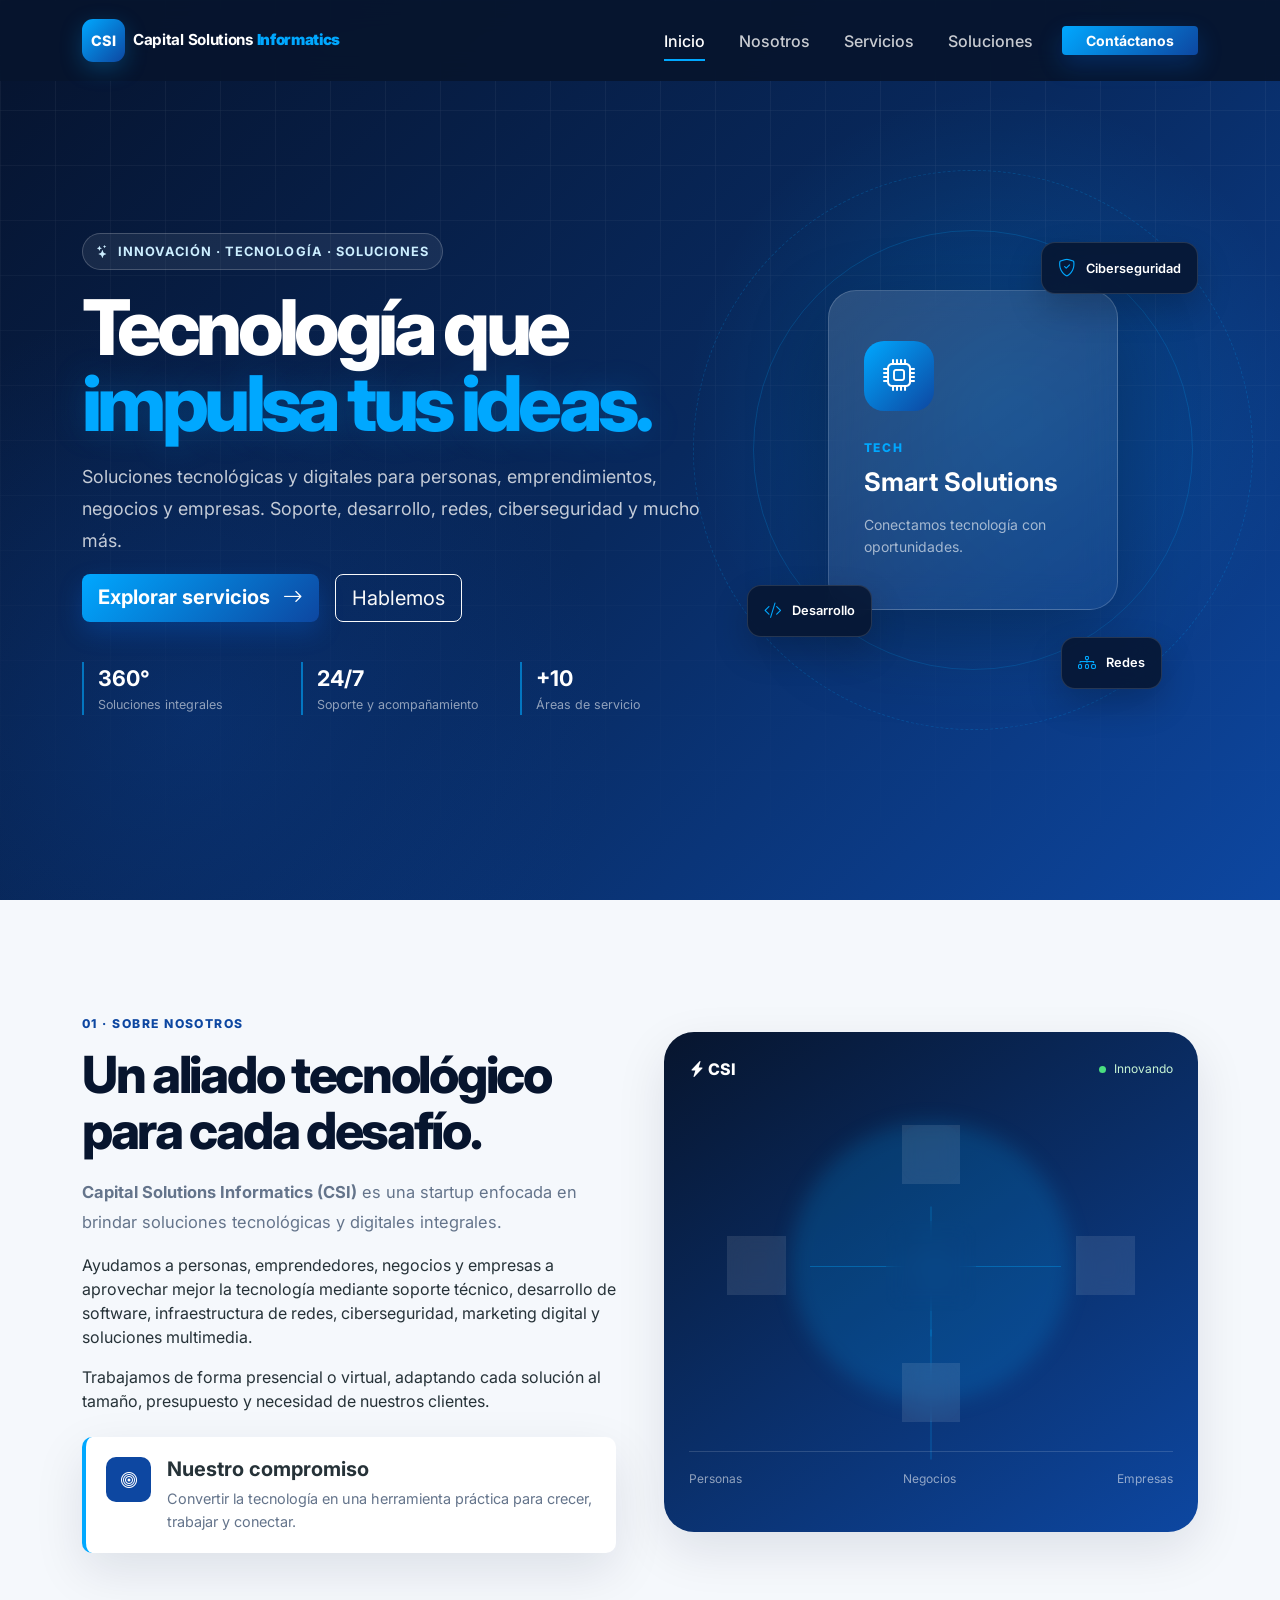
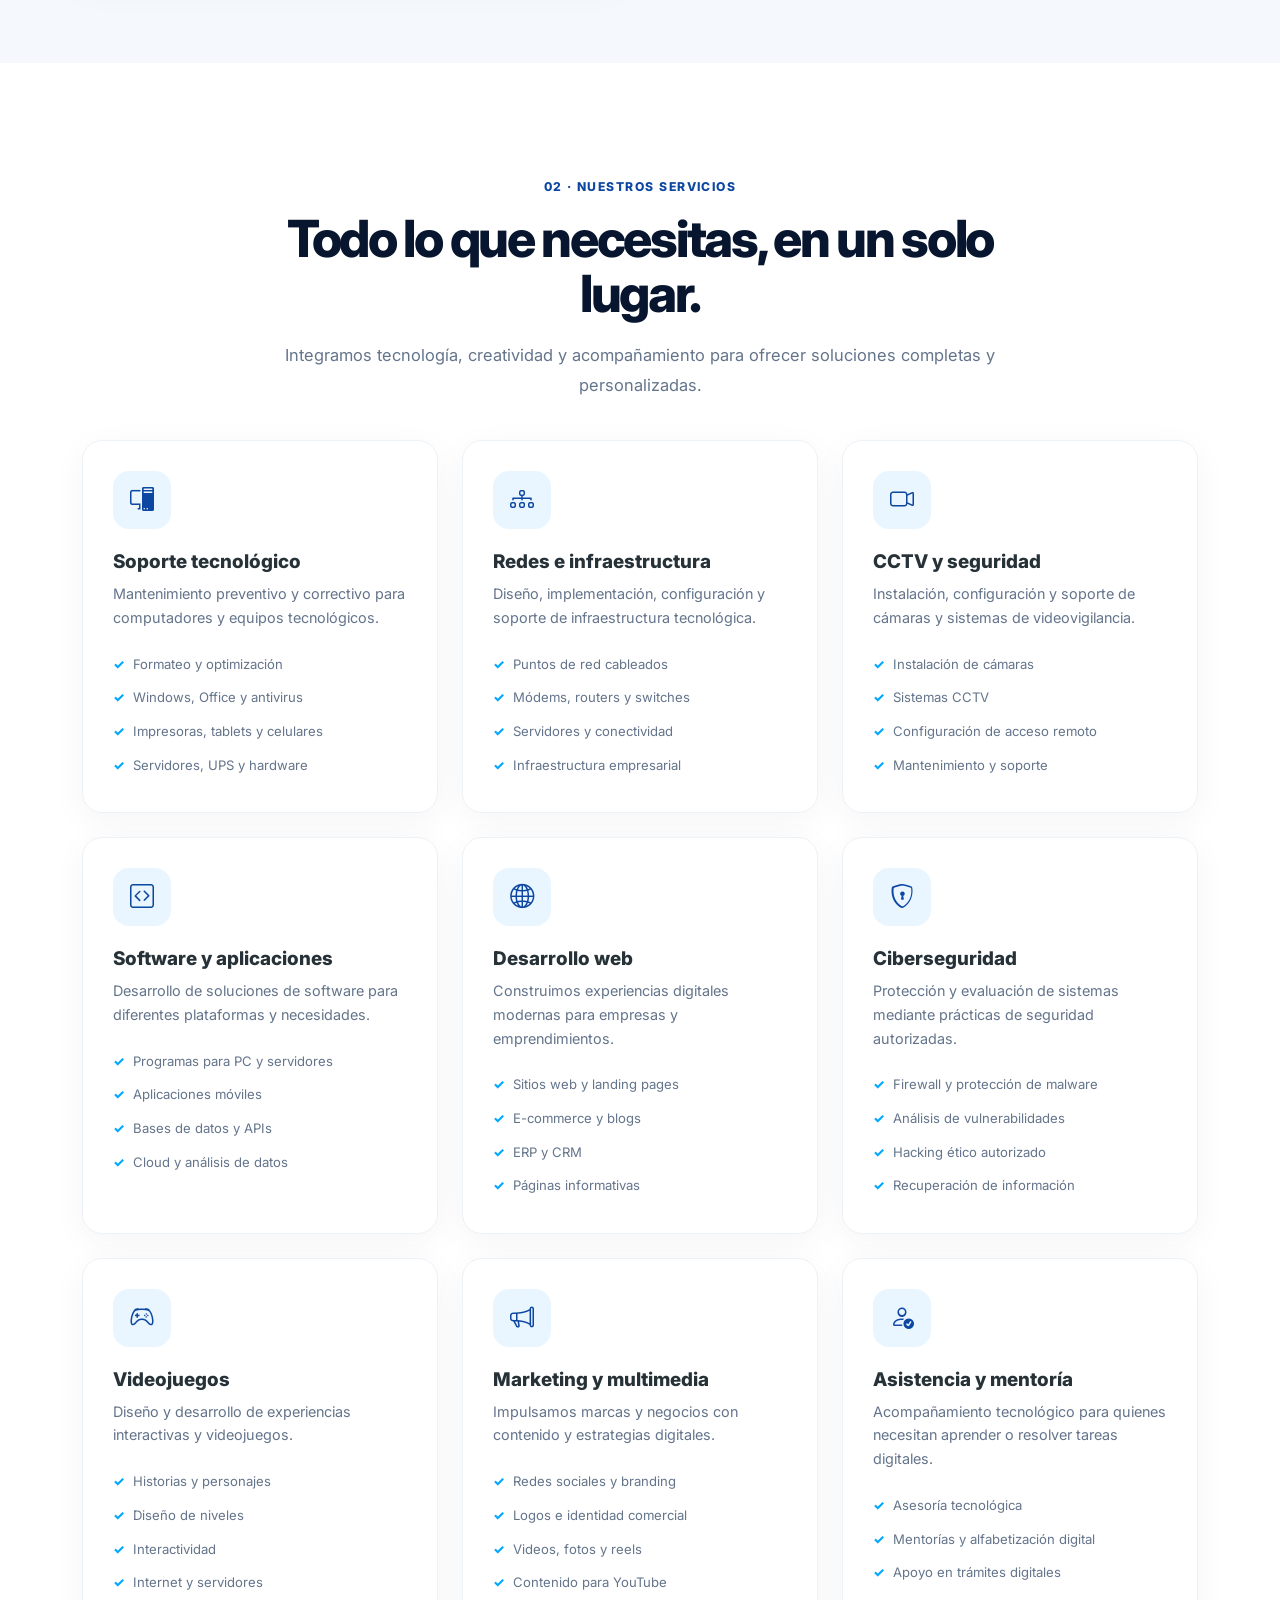
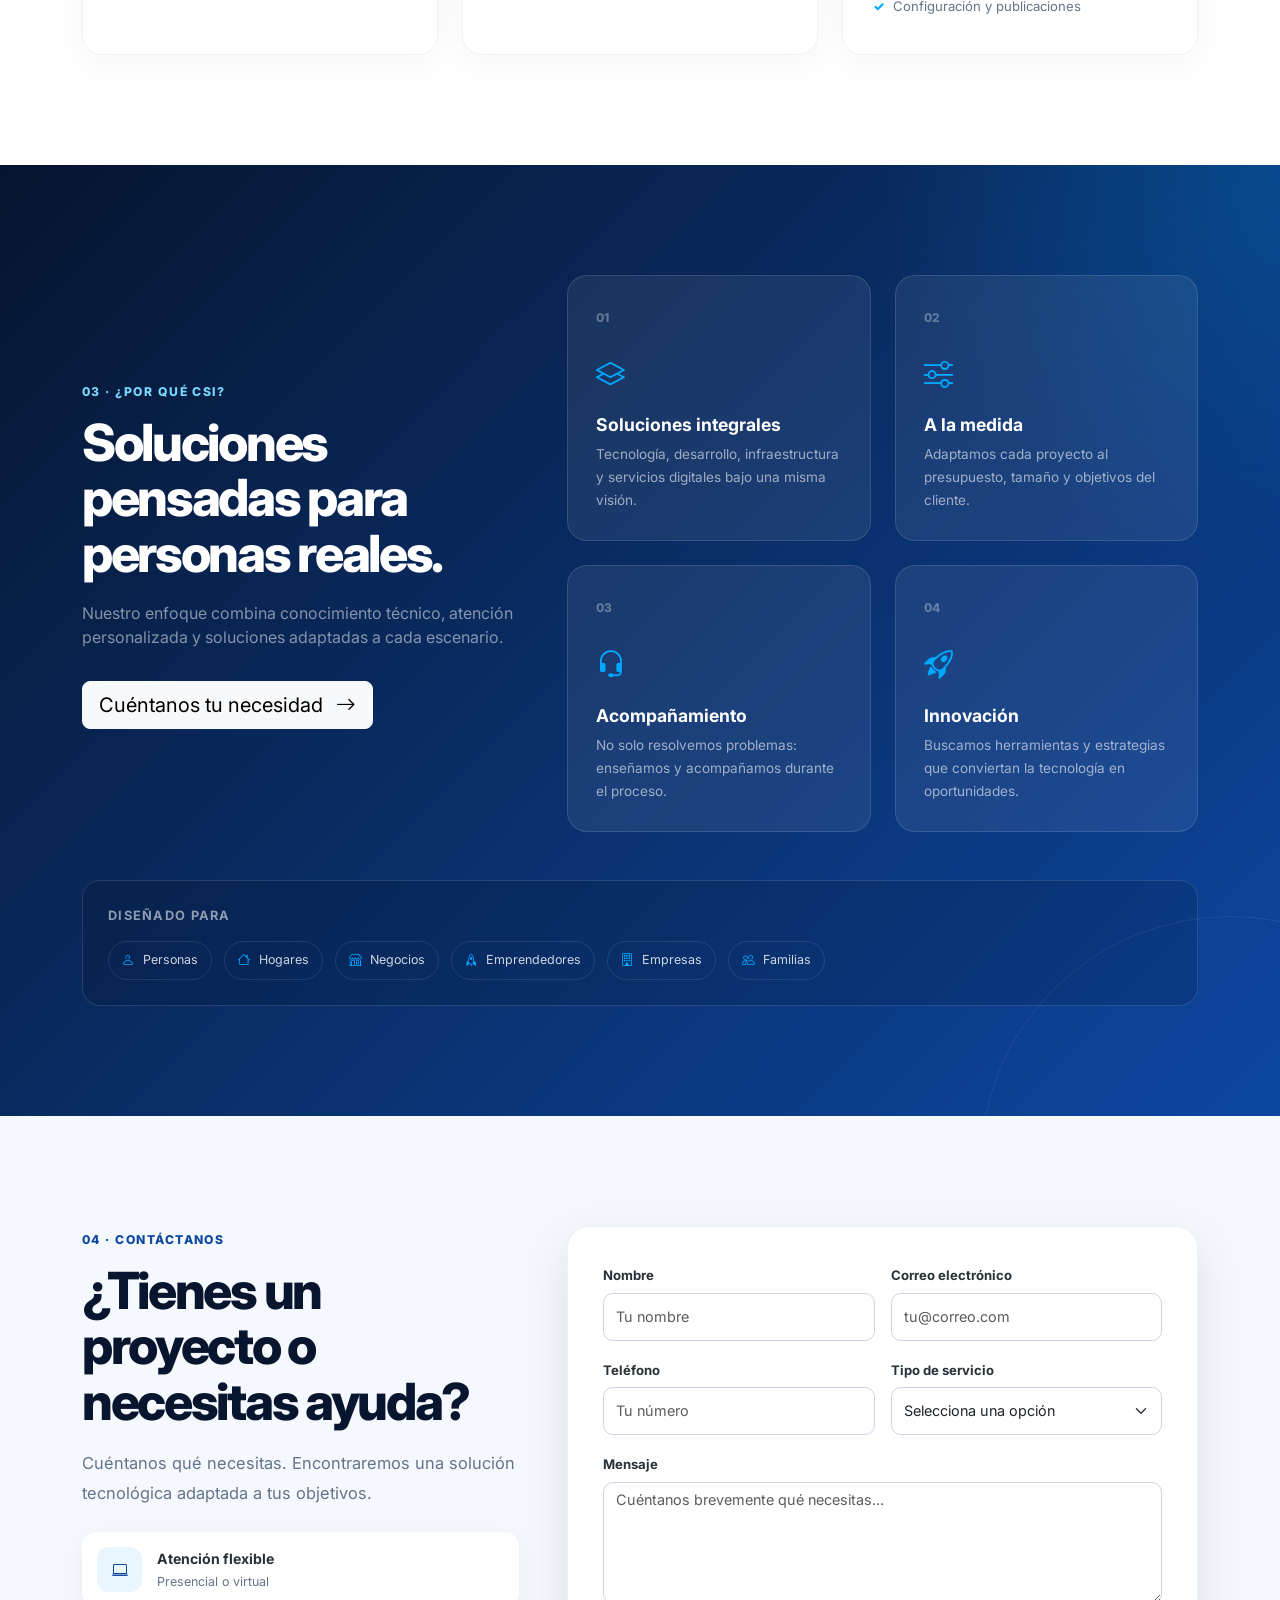
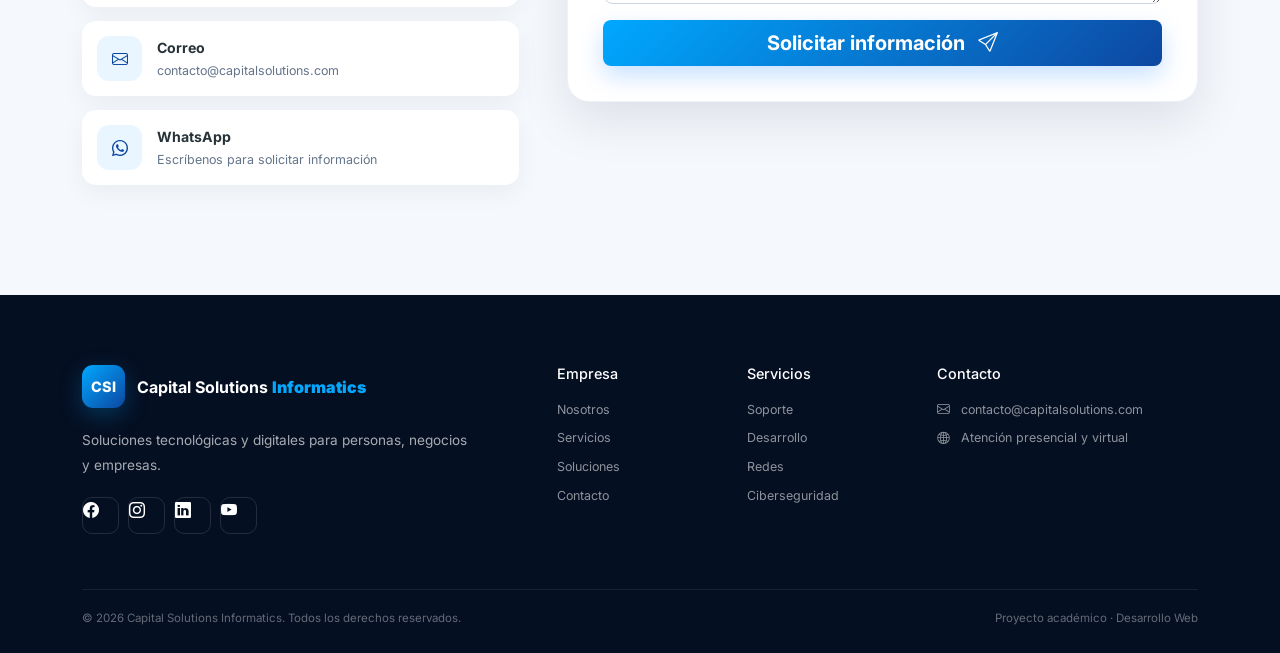
==== index.html @ 38d1c7ea "agregando las carpetas css, index, y js del proyecto" ====
<!DOCTYPE html>
<html lang="es">
<head>
  <meta charset="UTF-8">
  <meta name="viewport" content="width=device-width, initial-scale=1.0">
  <meta name="description" content="Capital Solutions Informatics - Soluciones tecnológicas, desarrollo web, redes, ciberseguridad y marketing digital.">
  <title>Capital Solutions Informatics | Soluciones Tecnológicas</title>

  <!-- Bootstrap 5 -->
  <link href="https://cdn.jsdelivr.net/npm/bootstrap@5.3.3/dist/css/bootstrap.min.css" rel="stylesheet">
  <!-- Bootstrap Icons -->
  <link rel="stylesheet" href="https://cdn.jsdelivr.net/npm/bootstrap-icons@1.11.3/font/bootstrap-icons.min.css">
  <!-- Google Font -->
  <link rel="preconnect" href="https://fonts.googleapis.com">
  <link rel="preconnect" href="https://fonts.gstatic.com" crossorigin>
  <link href="https://fonts.googleapis.com/css2?family=Inter:wght@400;500;600;700;800&display=swap" rel="stylesheet">
  <link rel="stylesheet" href="css/styles.css">
</head>

<body>
  <!-- NAVBAR -->
  <nav class="navbar navbar-expand-lg navbar-dark fixed-top" id="mainNavbar">
    <div class="container">
      <a class="navbar-brand d-flex align-items-center gap-2" href="#inicio" aria-label="Capital Solutions Informatics">
        <span class="brand-mark">CSI</span>
        <span class="brand-name">Capital Solutions <strong>Informatics</strong></span>
      </a>

      <button class="navbar-toggler border-0 shadow-none" type="button"
              data-bs-toggle="collapse" data-bs-target="#navbarContent"
              aria-controls="navbarContent" aria-expanded="false" aria-label="Abrir menú">
        <span class="navbar-toggler-icon"></span>
      </button>

      <div class="collapse navbar-collapse" id="navbarContent">
        <ul class="navbar-nav ms-auto align-items-lg-center gap-lg-2">
          <li class="nav-item"><a class="nav-link active" href="#inicio">Inicio</a></li>
          <li class="nav-item"><a class="nav-link" href="#nosotros">Nosotros</a></li>
          <li class="nav-item"><a class="nav-link" href="#servicios">Servicios</a></li>
          <li class="nav-item"><a class="nav-link" href="#soluciones">Soluciones</a></li>
          <li class="nav-item ms-lg-2"><a class="btn btn-primary-custom btn-sm px-4" href="#contacto">Contáctanos</a></li>
        </ul>
      </div>
    </div>
  </nav>

  <main>
    <!-- HERO -->
    <section id="inicio" class="hero-section">
      <div class="hero-grid"></div>
      <div class="container position-relative">
        <div class="row align-items-center min-vh-100 py-5">
          <div class="col-lg-7 pt-5">
            <span class="eyebrow fade-up">
              <i class="bi bi-stars"></i> Innovación · Tecnología · Soluciones
            </span>
            <h1 class="hero-title fade-up delay-1">
              Tecnología que <span>impulsa tus ideas.</span>
            </h1>
            <p class="hero-text fade-up delay-2">
              Soluciones tecnológicas y digitales para personas, emprendimientos,
              negocios y empresas. Soporte, desarrollo, redes, ciberseguridad y mucho más.
            </p>
            <div class="d-flex flex-wrap gap-3 fade-up delay-3">
              <a href="#servicios" class="btn btn-primary-custom btn-lg">
                Explorar servicios <i class="bi bi-arrow-right ms-2"></i>
              </a>
              <a href="#contacto" class="btn btn-outline-light btn-lg">
                Hablemos
              </a>
            </div>

            <div class="hero-stats row g-3 mt-4 fade-up delay-3">
              <div class="col-6 col-md-4">
                <div class="stat-item">
                  <strong>360°</strong>
                  <span>Soluciones integrales</span>
                </div>
              </div>
              <div class="col-6 col-md-4">
                <div class="stat-item">
                  <strong>24/7</strong>
                  <span>Soporte y acompañamiento</span>
                </div>
              </div>
              <div class="col-12 col-md-4">
                <div class="stat-item">
                  <strong>+10</strong>
                  <span>Áreas de servicio</span>
                </div>
              </div>
            </div>
          </div>

          <div class="col-lg-5 d-none d-lg-block">
            <div class="hero-visual">
              <div class="orbit orbit-1"></div>
              <div class="orbit orbit-2"></div>
              <div class="tech-card tech-card-main">
                <div class="tech-icon"><i class="bi bi-cpu"></i></div>
                <span>TECH</span>
                <strong>Smart Solutions</strong>
                <small>Conectamos tecnología con oportunidades.</small>
              </div>
              <div class="floating-card card-one">
                <i class="bi bi-shield-check"></i>
                <span>Ciberseguridad</span>
              </div>
              <div class="floating-card card-two">
                <i class="bi bi-code-slash"></i>
                <span>Desarrollo</span>
              </div>
              <div class="floating-card card-three">
                <i class="bi bi-diagram-3"></i>
                <span>Redes</span>
              </div>
            </div>
          </div>
        </div>
      </div>
    </section>

    <!-- SECCIÓN 1: SOBRE NOSOTROS -->
    <section id="nosotros" class="section-padding bg-light-custom">
      <div class="container">
        <div class="row align-items-center g-5">
          <div class="col-lg-6">
            <span class="section-label">01 · SOBRE NOSOTROS</span>
            <h2 class="section-title">Un aliado tecnológico para cada desafío.</h2>
            <p class="section-lead">
              <strong>Capital Solutions Informatics (CSI)</strong> es una startup enfocada
              en brindar soluciones tecnológicas y digitales integrales.
            </p>
            <p>
              Ayudamos a personas, emprendedores, negocios y empresas a aprovechar mejor
              la tecnología mediante soporte técnico, desarrollo de software, infraestructura
              de redes, ciberseguridad, marketing digital y soluciones multimedia.
            </p>
            <p>
              Trabajamos de forma presencial o virtual, adaptando cada solución al tamaño,
              presupuesto y necesidad de nuestros clientes.
            </p>

            <div class="mission-box mt-4">
              <div class="mission-icon"><i class="bi bi-bullseye"></i></div>
              <div>
                <h5>Nuestro compromiso</h5>
                <p class="mb-0">Convertir la tecnología en una herramienta práctica para crecer, trabajar y conectar.</p>
              </div>
            </div>
          </div>

          <div class="col-lg-6">
            <div class="about-panel">
              <div class="about-panel-top">
                <span class="mini-badge"><i class="bi bi-lightning-charge-fill"></i> CSI</span>
                <span class="status"><span></span> Innovando</span>
              </div>
              <div class="about-graphic">
                <div class="graphic-node node-center"><i class="bi bi-cpu-fill"></i></div>
                <div class="graphic-node node-top"><i class="bi bi-cloud"></i></div>
                <div class="graphic-node node-right"><i class="bi bi-phone"></i></div>
                <div class="graphic-node node-bottom"><i class="bi bi-database"></i></div>
                <div class="graphic-node node-left"><i class="bi bi-router"></i></div>
                <div class="connection c1"></div>
                <div class="connection c2"></div>
                <div class="connection c3"></div>
                <div class="connection c4"></div>
              </div>
              <div class="about-panel-footer">
                <span>Personas</span>
                <span>Negocios</span>
                <span>Empresas</span>
              </div>
            </div>
          </div>
        </div>
      </div>
    </section>

    <!-- SECCIÓN 2: SERVICIOS -->
    <section id="servicios" class="section-padding">
      <div class="container">
        <div class="text-center mx-auto section-heading">
          <span class="section-label">02 · NUESTROS SERVICIOS</span>
          <h2 class="section-title">Todo lo que necesitas, en un solo lugar.</h2>
          <p>
            Integramos tecnología, creatividad y acompañamiento para ofrecer soluciones
            completas y personalizadas.
          </p>
        </div>

        <div class="row g-4 mt-2">
          <!-- Servicio 1 -->
          <div class="col-md-6 col-lg-4">
            <article class="service-card">
              <div class="service-icon"><i class="bi bi-pc-display"></i></div>
              <h3>Soporte tecnológico</h3>
              <p>Mantenimiento preventivo y correctivo para computadores y equipos tecnológicos.</p>
              <ul>
                <li>Formateo y optimización</li>
                <li>Windows, Office y antivirus</li>
                <li>Impresoras, tablets y celulares</li>
                <li>Servidores, UPS y hardware</li>
              </ul>
            </article>
          </div>

          <!-- Servicio 2 -->
          <div class="col-md-6 col-lg-4">
            <article class="service-card">
              <div class="service-icon"><i class="bi bi-diagram-3"></i></div>
              <h3>Redes e infraestructura</h3>
              <p>Diseño, implementación, configuración y soporte de infraestructura tecnológica.</p>
              <ul>
                <li>Puntos de red cableados</li>
                <li>Módems, routers y switches</li>
                <li>Servidores y conectividad</li>
                <li>Infraestructura empresarial</li>
              </ul>
            </article>
          </div>

          <!-- Servicio 3 -->
          <div class="col-md-6 col-lg-4">
            <article class="service-card">
              <div class="service-icon"><i class="bi bi-camera-video"></i></div>
              <h3>CCTV y seguridad</h3>
              <p>Instalación, configuración y soporte de cámaras y sistemas de videovigilancia.</p>
              <ul>
                <li>Instalación de cámaras</li>
                <li>Sistemas CCTV</li>
                <li>Configuración de acceso remoto</li>
                <li>Mantenimiento y soporte</li>
              </ul>
            </article>
          </div>

          <!-- Servicio 4 -->
          <div class="col-md-6 col-lg-4">
            <article class="service-card">
              <div class="service-icon"><i class="bi bi-code-square"></i></div>
              <h3>Software y aplicaciones</h3>
              <p>Desarrollo de soluciones de software para diferentes plataformas y necesidades.</p>
              <ul>
                <li>Programas para PC y servidores</li>
                <li>Aplicaciones móviles</li>
                <li>Bases de datos y APIs</li>
                <li>Cloud y análisis de datos</li>
              </ul>
            </article>
          </div>

          <!-- Servicio 5 -->
          <div class="col-md-6 col-lg-4">
            <article class="service-card">
              <div class="service-icon"><i class="bi bi-globe2"></i></div>
              <h3>Desarrollo web</h3>
              <p>Construimos experiencias digitales modernas para empresas y emprendimientos.</p>
              <ul>
                <li>Sitios web y landing pages</li>
                <li>E-commerce y blogs</li>
                <li>ERP y CRM</li>
                <li>Páginas informativas</li>
              </ul>
            </article>
          </div>

          <!-- Servicio 6 -->
          <div class="col-md-6 col-lg-4">
            <article class="service-card">
              <div class="service-icon"><i class="bi bi-shield-lock"></i></div>
              <h3>Ciberseguridad</h3>
              <p>Protección y evaluación de sistemas mediante prácticas de seguridad autorizadas.</p>
              <ul>
                <li>Firewall y protección de malware</li>
                <li>Análisis de vulnerabilidades</li>
                <li>Hacking ético autorizado</li>
                <li>Recuperación de información</li>
              </ul>
            </article>
          </div>

          <!-- Servicio 7 -->
          <div class="col-md-6 col-lg-4">
            <article class="service-card">
              <div class="service-icon"><i class="bi bi-controller"></i></div>
              <h3>Videojuegos</h3>
              <p>Diseño y desarrollo de experiencias interactivas y videojuegos.</p>
              <ul>
                <li>Historias y personajes</li>
                <li>Diseño de niveles</li>
                <li>Interactividad</li>
                <li>Internet y servidores</li>
              </ul>
            </article>
          </div>

          <!-- Servicio 8 -->
          <div class="col-md-6 col-lg-4">
            <article class="service-card">
              <div class="service-icon"><i class="bi bi-megaphone"></i></div>
              <h3>Marketing y multimedia</h3>
              <p>Impulsamos marcas y negocios con contenido y estrategias digitales.</p>
              <ul>
                <li>Redes sociales y branding</li>
                <li>Logos e identidad comercial</li>
                <li>Videos, fotos y reels</li>
                <li>Contenido para YouTube</li>
              </ul>
            </article>
          </div>

          <!-- Servicio 9 -->
          <div class="col-md-6 col-lg-4">
            <article class="service-card">
              <div class="service-icon"><i class="bi bi-person-check"></i></div>
              <h3>Asistencia y mentoría</h3>
              <p>Acompañamiento tecnológico para quienes necesitan aprender o resolver tareas digitales.</p>
              <ul>
                <li>Asesoría tecnológica</li>
                <li>Mentorías y alfabetización digital</li>
                <li>Apoyo en trámites digitales</li>
                <li>Configuración y publicaciones</li>
              </ul>
            </article>
          </div>
        </div>
      </div>
    </section>

    <!-- SECCIÓN 3: SOLUCIONES -->
    <section id="soluciones" class="section-padding solutions-section">
      <div class="container">
        <div class="row align-items-center g-5">
          <div class="col-lg-5">
            <span class="section-label light-label">03 · ¿POR QUÉ CSI?</span>
            <h2 class="section-title text-white">Soluciones pensadas para personas reales.</h2>
            <p class="text-white-50">
              Nuestro enfoque combina conocimiento técnico, atención personalizada
              y soluciones adaptadas a cada escenario.
            </p>
            <a href="#contacto" class="btn btn-light btn-lg mt-3">
              Cuéntanos tu necesidad <i class="bi bi-arrow-right ms-2"></i>
            </a>
          </div>

          <div class="col-lg-7">
            <div class="row g-4">
              <div class="col-md-6">
                <div class="benefit-card">
                  <span>01</span>
                  <i class="bi bi-layers"></i>
                  <h4>Soluciones integrales</h4>
                  <p>Tecnología, desarrollo, infraestructura y servicios digitales bajo una misma visión.</p>
                </div>
              </div>
              <div class="col-md-6">
                <div class="benefit-card">
                  <span>02</span>
                  <i class="bi bi-sliders"></i>
                  <h4>A la medida</h4>
                  <p>Adaptamos cada proyecto al presupuesto, tamaño y objetivos del cliente.</p>
                </div>
              </div>
              <div class="col-md-6">
                <div class="benefit-card">
                  <span>03</span>
                  <i class="bi bi-headset"></i>
                  <h4>Acompañamiento</h4>
                  <p>No solo resolvemos problemas: enseñamos y acompañamos durante el proceso.</p>
                </div>
              </div>
              <div class="col-md-6">
                <div class="benefit-card">
                  <span>04</span>
                  <i class="bi bi-rocket-takeoff"></i>
                  <h4>Innovación</h4>
                  <p>Buscamos herramientas y estrategias que conviertan la tecnología en oportunidades.</p>
                </div>
              </div>
            </div>
          </div>
        </div>

        <div class="audience-box mt-5">
          <p class="mb-3">Diseñado para</p>
          <div class="audience-list">
            <span><i class="bi bi-person"></i> Personas</span>
            <span><i class="bi bi-house"></i> Hogares</span>
            <span><i class="bi bi-shop"></i> Negocios</span>
            <span><i class="bi bi-rocket"></i> Emprendedores</span>
            <span><i class="bi bi-building"></i> Empresas</span>
            <span><i class="bi bi-people"></i> Familias</span>
          </div>
        </div>
      </div>
    </section>

    <!-- SECCIÓN 4: CONTACTO -->
    <section id="contacto" class="section-padding bg-light-custom">
      <div class="container">
        <div class="row g-5 align-items-start">
          <div class="col-lg-5">
            <span class="section-label">04 · CONTÁCTANOS</span>
            <h2 class="section-title">¿Tienes un proyecto o necesitas ayuda?</h2>
            <p class="section-lead">
              Cuéntanos qué necesitas. Encontraremos una solución tecnológica
              adaptada a tus objetivos.
            </p>

            <div class="contact-info-list mt-4">
              <div class="contact-item">
                <div class="contact-icon"><i class="bi bi-laptop"></i></div>
                <div><strong>Atención flexible</strong><span>Presencial o virtual</span></div>
              </div>
              <div class="contact-item">
                <div class="contact-icon"><i class="bi bi-envelope"></i></div>
                <div><strong>Correo</strong><span>contacto@capitalsolutions.com</span></div>
              </div>
              <div class="contact-item">
                <div class="contact-icon"><i class="bi bi-whatsapp"></i></div>
                <div><strong>WhatsApp</strong><span>Escríbenos para solicitar información</span></div>
              </div>
            </div>
          </div>

          <div class="col-lg-7">
            <form id="contactForm" class="contact-form">
              <div class="row g-3">
                <div class="col-md-6">
                  <label for="nombre" class="form-label">Nombre</label>
                  <input type="text" class="form-control" id="nombre" placeholder="Tu nombre" required>
                </div>
                <div class="col-md-6">
                  <label for="correo" class="form-label">Correo electrónico</label>
                  <input type="email" class="form-control" id="correo" placeholder="tu@correo.com" required>
                </div>
                <div class="col-md-6">
                  <label for="telefono" class="form-label">Teléfono</label>
                  <input type="tel" class="form-control" id="telefono" placeholder="Tu número">
                </div>
                <div class="col-md-6">
                  <label for="servicio" class="form-label">Tipo de servicio</label>
                  <select class="form-select" id="servicio" required>
                    <option value="" selected disabled>Selecciona una opción</option>
                    <option>Soporte tecnológico</option>
                    <option>Redes e infraestructura</option>
                    <option>CCTV y seguridad</option>
                    <option>Desarrollo web</option>
                    <option>Software / aplicaciones</option>
                    <option>Ciberseguridad</option>
                    <option>Marketing digital</option>
                    <option>Otro</option>
                  </select>
                </div>
                <div class="col-12">
                  <label for="mensaje" class="form-label">Mensaje</label>
                  <textarea class="form-control" id="mensaje" rows="5" placeholder="Cuéntanos brevemente qué necesitas..." required></textarea>
                </div>
                <div class="col-12">
                  <button type="submit" class="btn btn-primary-custom btn-lg w-100">
                    Solicitar información <i class="bi bi-send ms-2"></i>
                  </button>
                </div>
              </div>
              <div id="formMessage" class="alert alert-success mt-3 d-none" role="alert">
                ¡Gracias! Tu solicitud fue registrada correctamente para esta demostración.
              </div>
            </form>
          </div>
        </div>
      </div>
    </section>
  </main>

  <!-- FOOTER -->
  <footer class="footer">
    <div class="container">
      <div class="row g-4">
        <div class="col-lg-5">
          <a class="footer-brand" href="#inicio">
            <span class="brand-mark">CSI</span>
            <span>Capital Solutions <strong>Informatics</strong></span>
          </a>
          <p class="footer-description">
            Soluciones tecnológicas y digitales para personas, negocios y empresas.
          </p>
          <div class="social-links">
            <a href="#" aria-label="Facebook"><i class="bi bi-facebook"></i></a>
            <a href="#" aria-label="Instagram"><i class="bi bi-instagram"></i></a>
            <a href="#" aria-label="LinkedIn"><i class="bi bi-linkedin"></i></a>
            <a href="#" aria-label="YouTube"><i class="bi bi-youtube"></i></a>
          </div>
        </div>

        <div class="col-6 col-lg-2">
          <h5>Empresa</h5>
          <a href="#nosotros">Nosotros</a>
          <a href="#servicios">Servicios</a>
          <a href="#soluciones">Soluciones</a>
          <a href="#contacto">Contacto</a>
        </div>

        <div class="col-6 col-lg-2">
          <h5>Servicios</h5>
          <a href="#servicios">Soporte</a>
          <a href="#servicios">Desarrollo</a>
          <a href="#servicios">Redes</a>
          <a href="#servicios">Ciberseguridad</a>
        </div>

        <div class="col-lg-3">
          <h5>Contacto</h5>
          <p><i class="bi bi-envelope me-2"></i> contacto@capitalsolutions.com</p>
          <p><i class="bi bi-globe2 me-2"></i> Atención presencial y virtual</p>
        </div>
      </div>

      <div class="footer-bottom">
        <span>© 2026 Capital Solutions Informatics. Todos los derechos reservados.</span>
        <span>Proyecto académico · Desarrollo Web</span>
      </div>
    </div>
  </footer>

  <button id="backToTop" class="back-to-top" aria-label="Volver arriba">
    <i class="bi bi-arrow-up"></i>
  </button>

  <script src="https://cdn.jsdelivr.net/npm/bootstrap@5.3.3/dist/js/bootstrap.bundle.min.js"></script>
  <script src="js/script.js"></script>
</body>
</html>
---- css/styles.css ----
:root {
  --blue-royal: #0d47a1;
  --blue-electric: #00a8ff;
  --blue-deep: #061a3a;
  --blue-dark: #07152e;
  --white: #ffffff;
  --gray-50: #f5f8fc;
  --gray-100: #edf2f7;
  --gray-300: #cbd5e1;
  --gray-600: #64748b;
  --gray-800: #263238;
  --shadow: 0 18px 50px rgba(7, 21, 46, 0.10);
  --transition: all 0.3s ease;
}

html {
  scroll-behavior: smooth;
  scroll-padding-top: 80px;
}

body {
  font-family: "Inter", sans-serif;
  color: var(--gray-800);
  background: var(--white);
  overflow-x: hidden;
}

a {
  text-decoration: none;
}

.navbar {
  background: rgba(7, 21, 46, 0.93);
  backdrop-filter: blur(14px);
  transition: var(--transition);
  padding: 14px 0;
}

.navbar.scrolled {
  box-shadow: 0 8px 30px rgba(0, 0, 0, 0.18);
  padding: 9px 0;
}

.navbar-brand {
  color: var(--white);
  font-weight: 700;
}

.brand-mark {
  display: inline-grid;
  place-items: center;
  width: 43px;
  height: 43px;
  border-radius: 11px;
  background: linear-gradient(135deg, var(--blue-electric), var(--blue-royal));
  color: white;
  font-size: 0.9rem;
  font-weight: 800;
  box-shadow: 0 7px 22px rgba(0, 168, 255, 0.25);
}

.brand-name {
  font-size: 0.95rem;
  letter-spacing: -0.02em;
}

.brand-name strong {
  color: var(--blue-electric);
}

.nav-link {
  color: rgba(255,255,255,.78) !important;
  font-weight: 500;
  padding: 8px 13px !important;
  transition: var(--transition);
}

.nav-link:hover,
.nav-link.active {
  color: var(--white) !important;
}

.nav-link.active {
  position: relative;
}

.nav-link.active::after {
  content: "";
  position: absolute;
  left: 13px;
  right: 13px;
  bottom: 0;
  height: 2px;
  background: var(--blue-electric);
}

.btn-primary-custom {
  background: linear-gradient(135deg, var(--blue-electric), var(--blue-royal));
  border: 0;
  color: white;
  font-weight: 700;
  box-shadow: 0 10px 25px rgba(0, 119, 255, 0.22);
  transition: var(--transition);
}

.btn-primary-custom:hover {
  color: white;
  transform: translateY(-2px);
  box-shadow: 0 14px 30px rgba(0, 119, 255, 0.3);
}

.hero-section {
  position: relative;
  min-height: 100vh;
  color: white;
  background:
    radial-gradient(circle at 78% 45%, rgba(0, 168, 255, 0.18), transparent 28%),
    radial-gradient(circle at 15% 80%, rgba(13, 71, 161, 0.28), transparent 32%),
    linear-gradient(135deg, #06132d 0%, #08295e 52%, #0d47a1 100%);
  overflow: hidden;
}

.hero-grid {
  position: absolute;
  inset: 0;
  opacity: .12;
  background-image:
    linear-gradient(rgba(255,255,255,.4) 1px, transparent 1px),
    linear-gradient(90deg, rgba(255,255,255,.4) 1px, transparent 1px);
  background-size: 55px 55px;
  mask-image: linear-gradient(to bottom, black, transparent);
}

.eyebrow {
  display: inline-flex;
  align-items: center;
  gap: 8px;
  padding: 8px 13px;
  border: 1px solid rgba(255,255,255,.2);
  border-radius: 100px;
  background: rgba(255,255,255,.07);
  color: #cceeff;
  font-size: .8rem;
  font-weight: 700;
  text-transform: uppercase;
  letter-spacing: .08em;
}

.hero-title {
  max-width: 780px;
  margin: 20px 0;
  font-size: clamp(3rem, 6vw, 5.8rem);
  line-height: .98;
  letter-spacing: -0.06em;
  font-weight: 800;
}

.hero-title span {
  color: var(--blue-electric);
  text-shadow: 0 0 35px rgba(0,168,255,.22);
}

.hero-text {
  max-width: 650px;
  color: rgba(255,255,255,.76);
  font-size: 1.12rem;
  line-height: 1.8;
}

.hero-stats {
  max-width: 700px;
}

.stat-item {
  border-left: 2px solid rgba(0,168,255,.6);
  padding-left: 14px;
}

.stat-item strong {
  display: block;
  font-size: 1.35rem;
  color: white;
}

.stat-item span {
  display: block;
  margin-top: 2px;
  color: rgba(255,255,255,.55);
  font-size: .78rem;
}

.hero-visual {
  position: relative;
  height: 520px;
  display: grid;
  place-items: center;
}

.tech-card {
  position: relative;
  z-index: 3;
  width: 290px;
  min-height: 320px;
  padding: 35px;
  border: 1px solid rgba(255,255,255,.18);
  border-radius: 28px;
  background: linear-gradient(145deg, rgba(255,255,255,.14), rgba(255,255,255,.04));
  backdrop-filter: blur(16px);
  box-shadow: 0 30px 80px rgba(0,0,0,.25);
  display: flex;
  flex-direction: column;
  justify-content: center;
}

.tech-icon {
  width: 70px;
  height: 70px;
  display: grid;
  place-items: center;
  border-radius: 20px;
  background: linear-gradient(135deg, var(--blue-electric), var(--blue-royal));
  font-size: 2rem;
  margin-bottom: 28px;
}

.tech-card span {
  color: var(--blue-electric);
  font-size: .75rem;
  font-weight: 800;
  letter-spacing: .15em;
}

.tech-card strong {
  font-size: 1.6rem;
  margin: 6px 0 12px;
}

.tech-card small {
  color: rgba(255,255,255,.6);
  line-height: 1.6;
}

.orbit {
  position: absolute;
  border: 1px solid rgba(0,168,255,.2);
  border-radius: 50%;
}

.orbit-1 {
  width: 440px;
  height: 440px;
  animation: spin 18s linear infinite;
}

.orbit-2 {
  width: 560px;
  height: 560px;
  border-style: dashed;
  animation: spin 28s linear infinite reverse;
}

.floating-card {
  position: absolute;
  z-index: 4;
  display: flex;
  align-items: center;
  gap: 10px;
  padding: 12px 16px;
  border-radius: 14px;
  color: white;
  background: rgba(7,21,46,.85);
  border: 1px solid rgba(255,255,255,.13);
  backdrop-filter: blur(12px);
  font-size: .8rem;
  font-weight: 600;
  box-shadow: 0 15px 35px rgba(0,0,0,.2);
}

.floating-card i {
  color: var(--blue-electric);
  font-size: 1.1rem;
}

.card-one { top: 10%; right: 0; }
.card-two { bottom: 14%; left: 0; }
.card-three { bottom: 4%; right: 8%; }

.section-padding {
  padding: 110px 0;
}

.bg-light-custom {
  background: var(--gray-50);
}

.section-label {
  display: inline-block;
  color: var(--blue-royal);
  font-size: .76rem;
  font-weight: 800;
  letter-spacing: .12em;
  margin-bottom: 14px;
}

.light-label {
  color: #79d6ff;
}

.section-title {
  margin-bottom: 20px;
  font-size: clamp(2.2rem, 4vw, 3.5rem);
  line-height: 1.08;
  letter-spacing: -.045em;
  font-weight: 800;
  color: var(--blue-dark);
}

.section-lead,
.section-heading > p {
  font-size: 1.03rem;
  line-height: 1.8;
  color: var(--gray-600);
}

.section-heading {
  max-width: 720px;
}

.mission-box {
  display: flex;
  gap: 16px;
  padding: 20px;
  border-left: 4px solid var(--blue-electric);
  border-radius: 10px;
  background: white;
  box-shadow: var(--shadow);
}

.mission-icon {
  flex: 0 0 45px;
  height: 45px;
  display: grid;
  place-items: center;
  color: white;
  background: var(--blue-royal);
  border-radius: 10px;
}

.mission-box h5 {
  margin: 0 0 6px;
  font-weight: 700;
}

.mission-box p {
  color: var(--gray-600);
  font-size: .9rem;
  line-height: 1.6;
}

.about-panel {
  position: relative;
  min-height: 500px;
  border-radius: 30px;
  padding: 25px;
  overflow: hidden;
  background: linear-gradient(145deg, #07152e, #0d47a1);
  box-shadow: var(--shadow);
}

.about-panel::before {
  content: "";
  position: absolute;
  width: 280px;
  height: 280px;
  border-radius: 50%;
  background: rgba(0,168,255,.18);
  filter: blur(10px);
  top: 90px;
  left: 50%;
  transform: translateX(-50%);
}

.about-panel-top,
.about-panel-footer {
  position: relative;
  z-index: 2;
  display: flex;
  justify-content: space-between;
  align-items: center;
}

.mini-badge {
  color: white;
  font-weight: 800;
}

.status {
  color: #c8f5d5;
  font-size: .75rem;
}

.status span {
  display: inline-block;
  width: 7px;
  height: 7px;
  margin-right: 5px;
  border-radius: 50%;
  background: #4ade80;
}

.about-graphic {
  position: relative;
  height: 370px;
}

.graphic-node {
  position: absolute;
  z-index: 3;
  width: 58px;
  height: 58px;
  display: grid;
  place-items: center;
  border-radius: 17px;
  color: white;
  background: rgba(255,255,255,.1);
  border: 1px solid rgba(255,255,255,.2);
  backdrop-filter: blur(10px);
  font-size: 1.35rem;
}

.node-center {
  width: 90px;
  height: 90px;
  top: 50%;
  left: 50%;
  transform: translate(-50%, -50%);
  background: linear-gradient(135deg, var(--blue-electric), var(--blue-royal));
  box-shadow: 0 0 45px rgba(0,168,255,.4);
  font-size: 2rem;
}

.node-top { top: 12%; left: 50%; transform: translateX(-50%); }
.node-right { top: 50%; right: 8%; transform: translateY(-50%); }
.node-bottom { bottom: 8%; left: 50%; transform: translateX(-50%); }
.node-left { top: 50%; left: 8%; transform: translateY(-50%); }

.connection {
  position: absolute;
  z-index: 1;
  background: rgba(0,168,255,.35);
  transform-origin: left center;
}

.c1 { width: 130px; height: 1px; top: 34%; left: 50%; transform: rotate(90deg); }
.c2 { width: 130px; height: 1px; top: 50%; left: 50%; }
.c3 { width: 130px; height: 1px; top: 67%; left: 50%; transform: rotate(90deg); }
.c4 { width: 130px; height: 1px; top: 50%; left: 25%; }

.about-panel-footer {
  border-top: 1px solid rgba(255,255,255,.14);
  padding-top: 18px;
  color: rgba(255,255,255,.55);
  font-size: .75rem;
}

.service-card {
  height: 100%;
  padding: 30px;
  border: 1px solid var(--gray-100);
  border-radius: 20px;
  background: white;
  box-shadow: 0 8px 35px rgba(7,21,46,.045);
  transition: var(--transition);
}

.service-card:hover {
  transform: translateY(-8px);
  border-color: rgba(0,168,255,.35);
  box-shadow: var(--shadow);
}

.service-icon {
  width: 58px;
  height: 58px;
  display: grid;
  place-items: center;
  margin-bottom: 22px;
  border-radius: 16px;
  color: var(--blue-royal);
  background: #e9f6ff;
  font-size: 1.5rem;
  transition: var(--transition);
}

.service-card:hover .service-icon {
  color: white;
  background: linear-gradient(135deg, var(--blue-electric), var(--blue-royal));
}

.service-card h3 {
  font-size: 1.18rem;
  font-weight: 800;
}

.service-card > p {
  color: var(--gray-600);
  font-size: .9rem;
  line-height: 1.65;
}

.service-card ul {
  padding: 0;
  margin: 18px 0 0;
  list-style: none;
}

.service-card li {
  position: relative;
  padding: 7px 0 7px 20px;
  color: var(--gray-600);
  font-size: .82rem;
}

.service-card li::before {
  content: "✓";
  position: absolute;
  left: 0;
  color: var(--blue-electric);
  font-weight: 800;
}

.solutions-section {
  position: relative;
  overflow: hidden;
  background:
    radial-gradient(circle at 100% 0%, rgba(0,168,255,.2), transparent 25%),
    linear-gradient(135deg, #06152f, #0d47a1);
}

.solutions-section::before {
  content: "";
  position: absolute;
  width: 500px;
  height: 500px;
  border: 1px solid rgba(255,255,255,.07);
  border-radius: 50%;
  right: -200px;
  bottom: -300px;
}

.benefit-card {
  position: relative;
  height: 100%;
  padding: 28px;
  border: 1px solid rgba(255,255,255,.12);
  border-radius: 20px;
  background: rgba(255,255,255,.07);
  transition: var(--transition);
}

.benefit-card:hover {
  background: rgba(255,255,255,.11);
  transform: translateY(-5px);
}

.benefit-card > span {
  color: rgba(255,255,255,.32);
  font-size: .75rem;
  font-weight: 800;
}

.benefit-card i {
  display: block;
  margin: 25px 0 18px;
  color: var(--blue-electric);
  font-size: 1.8rem;
}

.benefit-card h4 {
  color: white;
  font-size: 1.1rem;
  font-weight: 700;
}

.benefit-card p {
  margin: 0;
  color: rgba(255,255,255,.58);
  font-size: .85rem;
  line-height: 1.7;
}

.audience-box {
  padding: 25px;
  border: 1px solid rgba(255,255,255,.12);
  border-radius: 18px;
  background: rgba(0,0,0,.12);
}

.audience-box > p {
  color: rgba(255,255,255,.55);
  font-size: .8rem;
  text-transform: uppercase;
  letter-spacing: .1em;
  font-weight: 700;
}

.audience-list {
  display: flex;
  flex-wrap: wrap;
  gap: 12px;
}

.audience-list span {
  padding: 9px 13px;
  border: 1px solid rgba(255,255,255,.1);
  border-radius: 100px;
  color: rgba(255,255,255,.8);
  font-size: .78rem;
}

.audience-list i {
  color: var(--blue-electric);
  margin-right: 5px;
}

.contact-info-list {
  display: grid;
  gap: 14px;
}

.contact-item {
  display: flex;
  align-items: center;
  gap: 15px;
  padding: 15px;
  border-radius: 14px;
  background: white;
  box-shadow: 0 8px 25px rgba(7,21,46,.05);
}

.contact-icon {
  width: 45px;
  height: 45px;
  flex: 0 0 45px;
  display: grid;
  place-items: center;
  color: var(--blue-royal);
  background: #e9f6ff;
  border-radius: 12px;
}

.contact-item strong,
.contact-item span {
  display: block;
}

.contact-item strong {
  font-size: .88rem;
}

.contact-item span {
  margin-top: 3px;
  color: var(--gray-600);
  font-size: .78rem;
}

.contact-form {
  padding: 35px;
  border: 1px solid var(--gray-100);
  border-radius: 22px;
  background: white;
  box-shadow: var(--shadow);
}

.form-label {
  margin-bottom: 7px;
  color: var(--gray-800);
  font-size: .82rem;
  font-weight: 700;
}

.form-control,
.form-select {
  min-height: 48px;
  border-color: var(--gray-300);
  border-radius: 10px;
  font-size: .9rem;
}

.form-control:focus,
.form-select:focus {
  border-color: var(--blue-electric);
  box-shadow: 0 0 0 3px rgba(0,168,255,.12);
}

.footer {
  padding: 70px 0 25px;
  color: rgba(255,255,255,.65);
  background: #050f22;
}

.footer-brand {
  display: flex;
  align-items: center;
  gap: 12px;
  color: white;
  font-weight: 700;
}

.footer-brand strong {
  color: var(--blue-electric);
}

.footer-description {
  max-width: 390px;
  margin: 20px 0;
  font-size: .85rem;
  line-height: 1.8;
}

.social-links {
  display: flex;
  gap: 9px;
}

.social-links a {
  width: 37px;
  height: 37px;
  display: grid;
  place-items: center;
  border: 1px solid rgba(255,255,255,.12);
  border-radius: 10px;
  color: white;
  transition: var(--transition);
}

.social-links a:hover {
  background: var(--blue-royal);
  border-color: var(--blue-royal);
  transform: translateY(-3px);
}

.footer h5 {
  margin-bottom: 18px;
  color: white;
  font-size: .9rem;
}

.footer > .container a:not(.footer-brand) {
  display: block;
}

.footer .col-6 a,
.footer .col-lg-3 p {
  margin-bottom: 10px;
  color: rgba(255,255,255,.55);
  font-size: .78rem;
  transition: var(--transition);
}

.footer .col-6 a:hover {
  color: var(--blue-electric);
  transform: translateX(3px);
}

.footer-bottom {
  display: flex;
  justify-content: space-between;
  gap: 15px;
  margin-top: 55px;
  padding-top: 20px;
  border-top: 1px solid rgba(255,255,255,.08);
  color: rgba(255,255,255,.38);
  font-size: .72rem;
}

.back-to-top {
  position: fixed;
  z-index: 1000;
  right: 22px;
  bottom: 22px;
  width: 44px;
  height: 44px;
  display: grid;
  place-items: center;
  border: 0;
  border-radius: 12px;
  color: white;
  background: var(--blue-royal);
  box-shadow: var(--shadow);
  opacity: 0;
  visibility: hidden;
  transform: translateY(15px);
  transition: var(--transition);
}

.back-to-top.show {
  opacity: 1;
  visibility: visible;
  transform: translateY(0);
}

.fade-up {
  opacity: 0;
  transform: translateY(25px);
  animation: fadeUp .8s ease forwards;
}

.delay-1 { animation-delay: .12s; }
.delay-2 { animation-delay: .24s; }
.delay-3 { animation-delay: .36s; }

@keyframes fadeUp {
  to {
    opacity: 1;
    transform: translateY(0);
  }
}

@keyframes spin {
  to { transform: rotate(360deg); }
}

@media (max-width: 991.98px) {
  .navbar .navbar-collapse {
    padding: 15px 0 5px;
  }

  .nav-link.active::after {
    display: none;
  }

  .hero-section .min-vh-100 {
    min-height: auto !important;
    padding-top: 140px !important;
    padding-bottom: 90px !important;
  }

  .hero-title {
    font-size: clamp(2.8rem, 9vw, 4.6rem);
  }

  .section-padding {
    padding: 80px 0;
  }
}

@media (max-width: 575.98px) {
  .brand-name {
    display: none;
  }

  .hero-title {
    font-size: 2.8rem;
  }

  .hero-text {
    font-size: .98rem;
  }

  .hero-stats {
    margin-top: 28px !important;
  }

  .section-title {
    font-size: 2.15rem;
  }

  .contact-form {
    padding: 22px;
  }

  .footer-bottom {
    flex-direction: column;
    margin-top: 35px;
  }

  .audience-list span {
    width: 100%;
  }
}
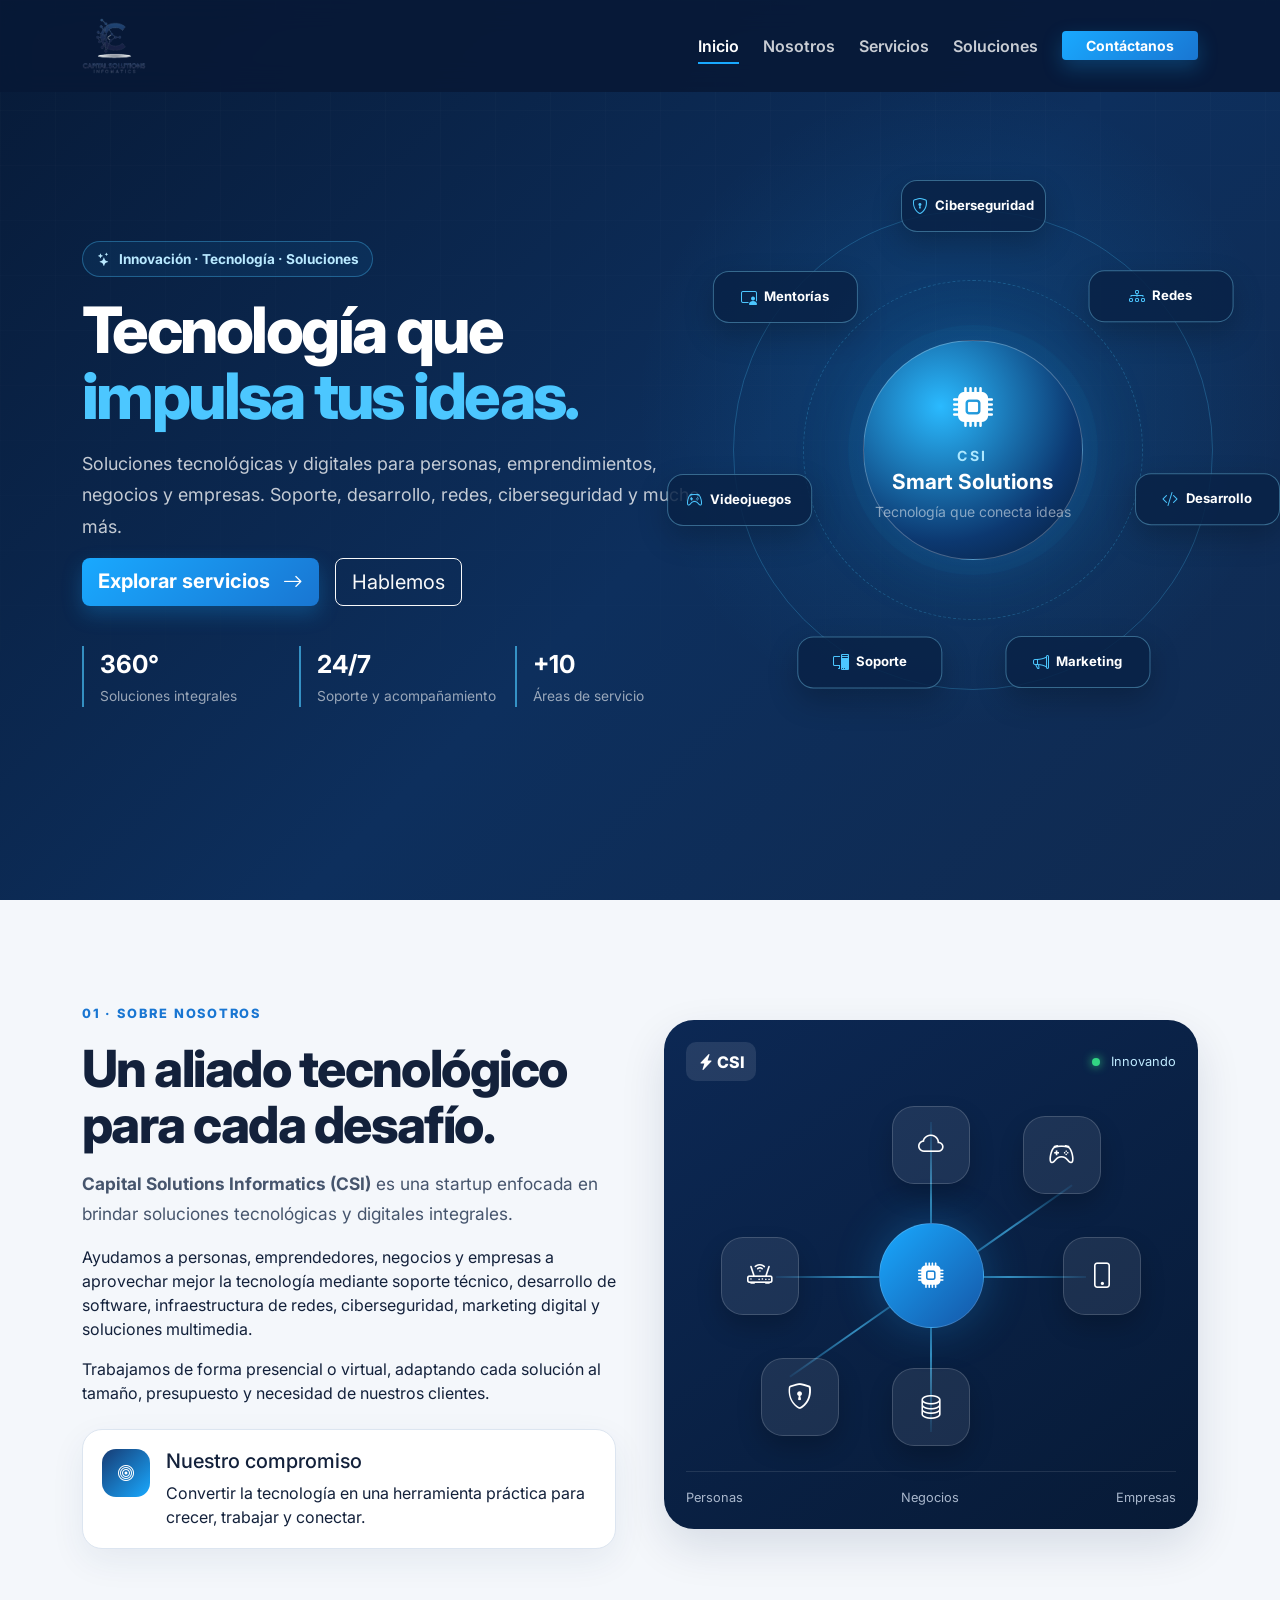
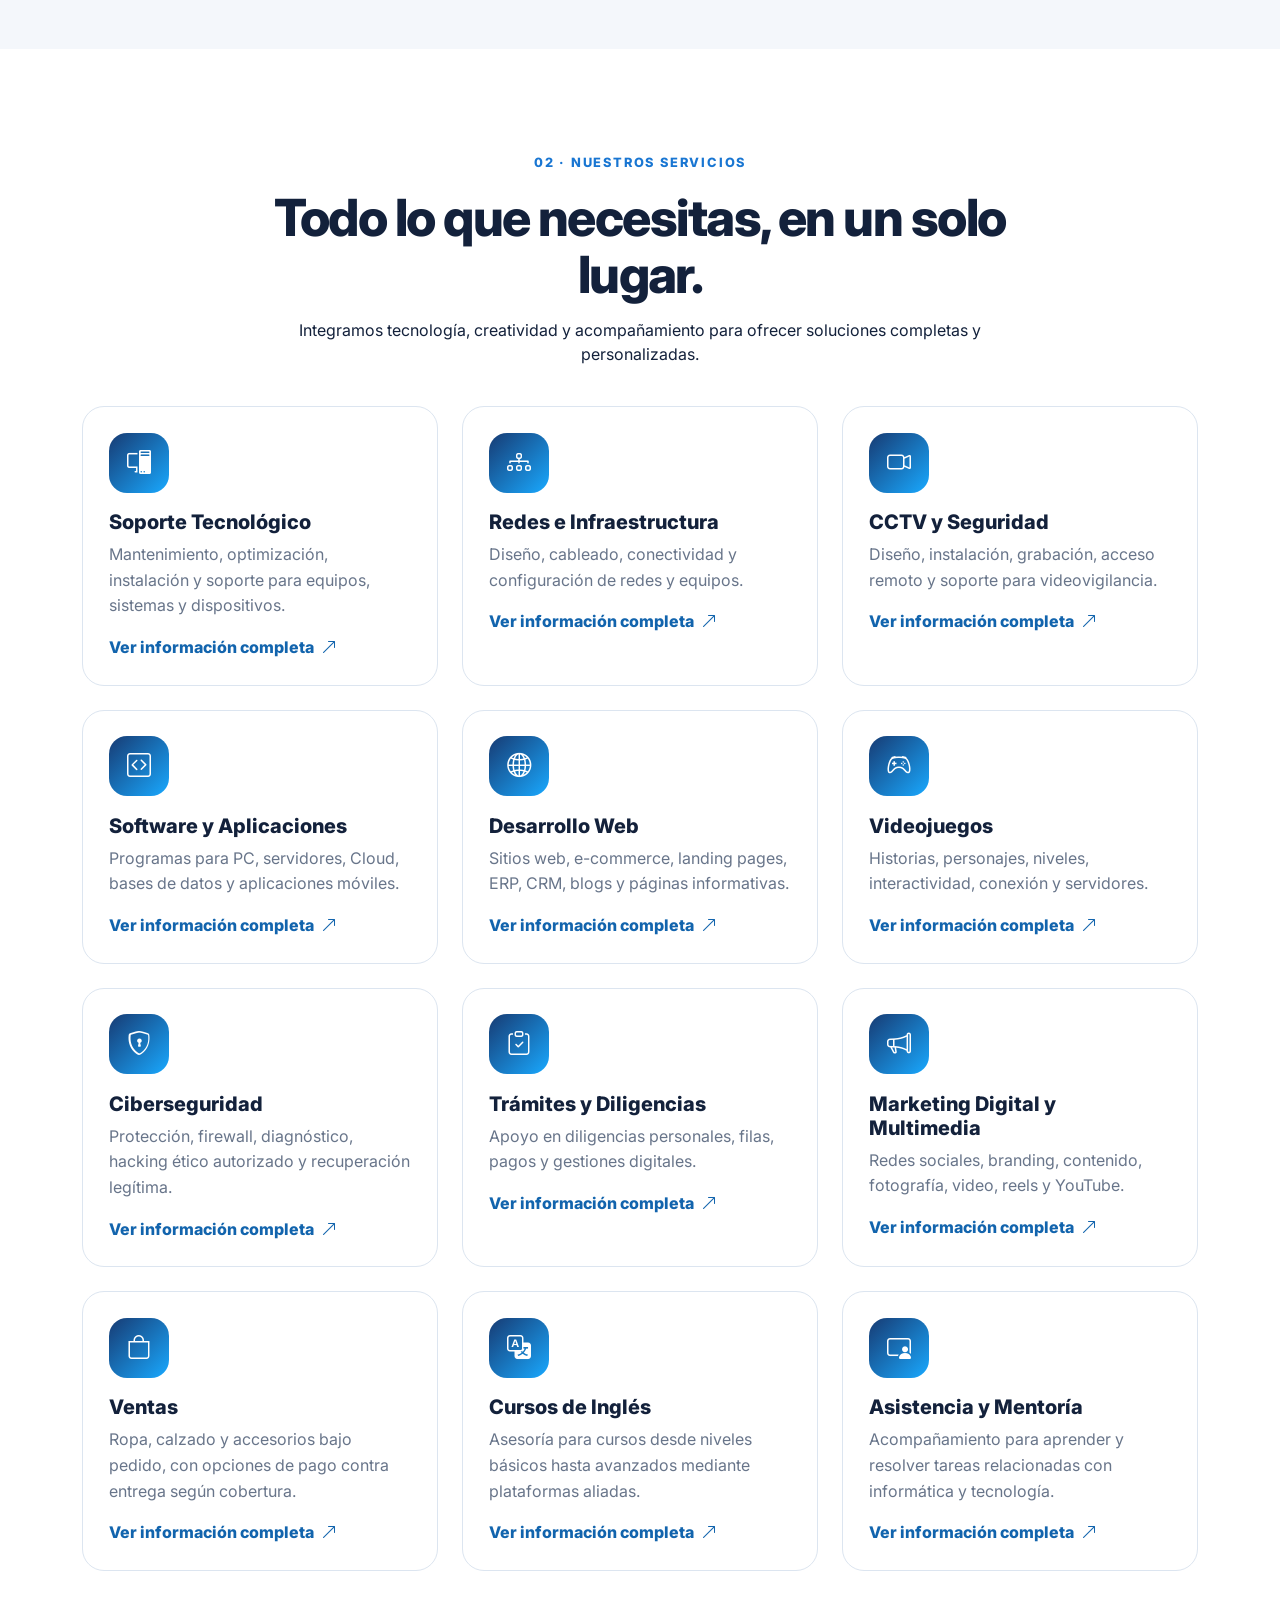
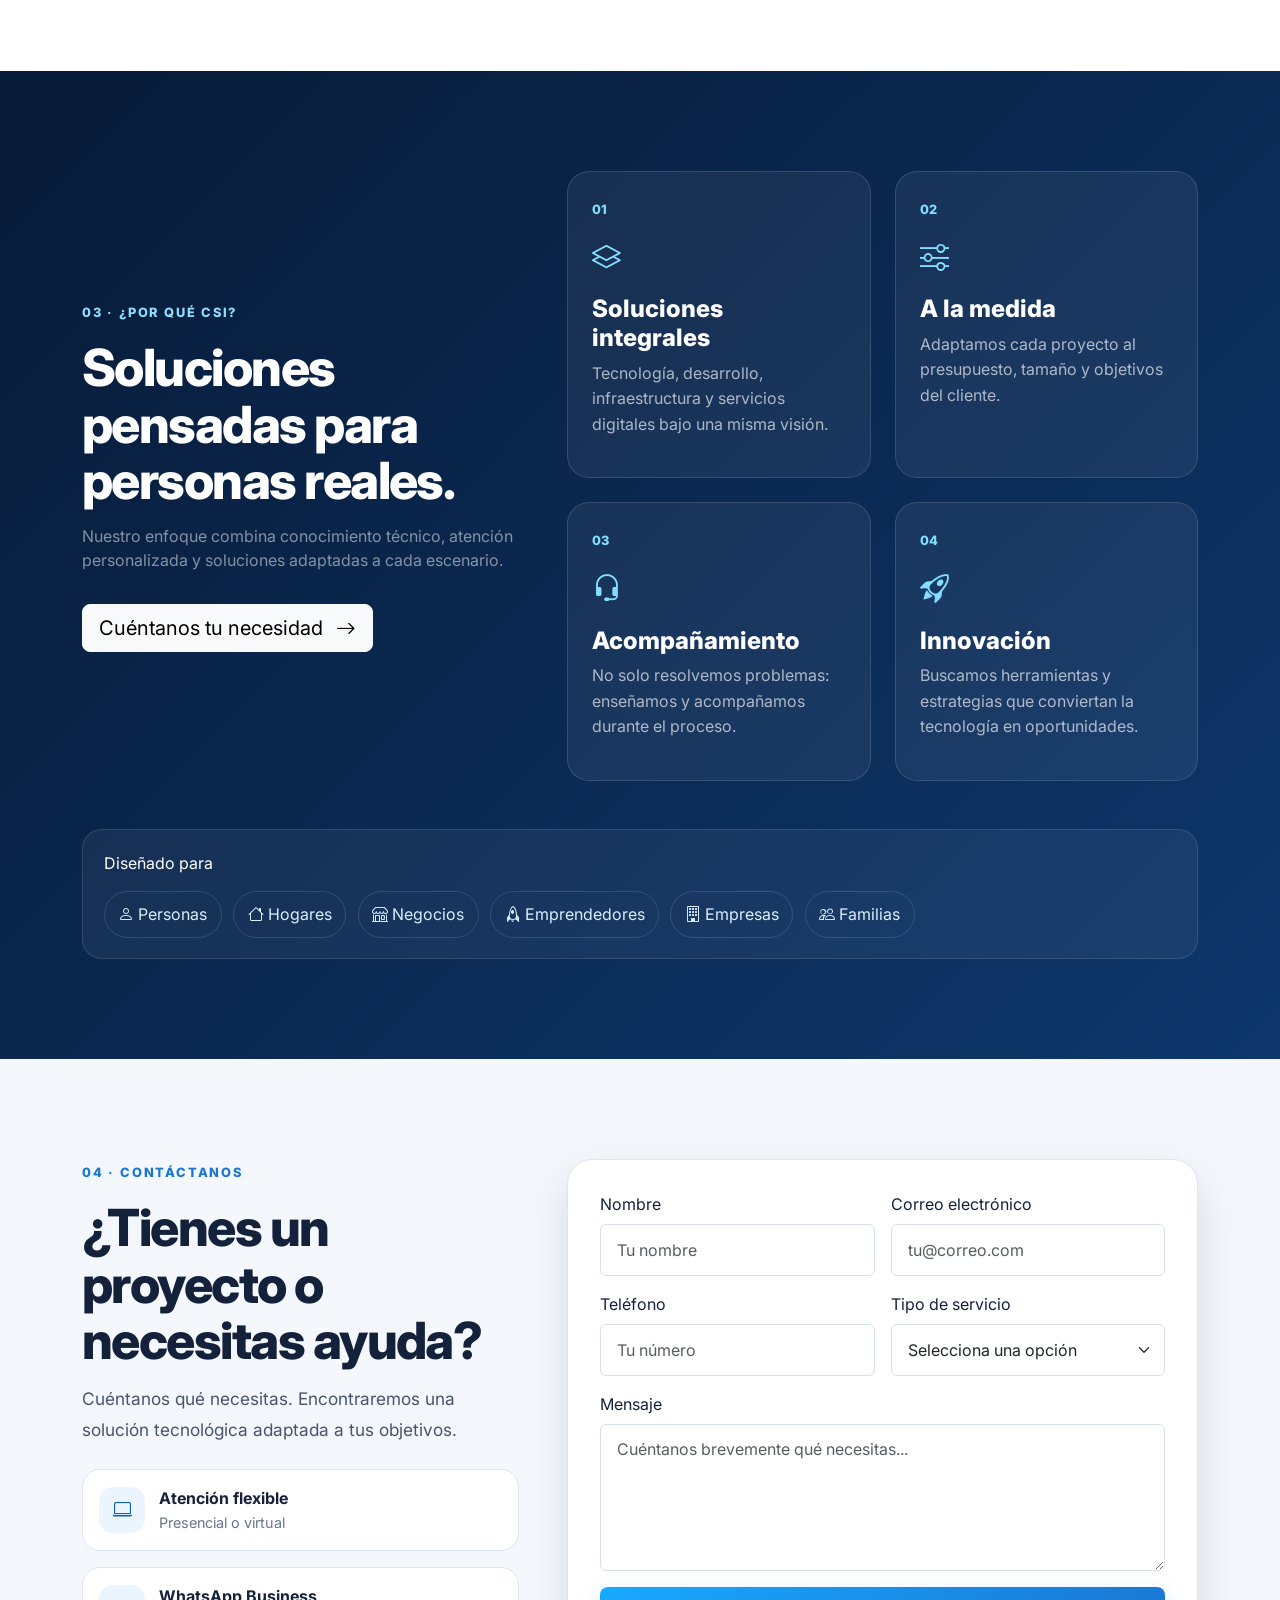
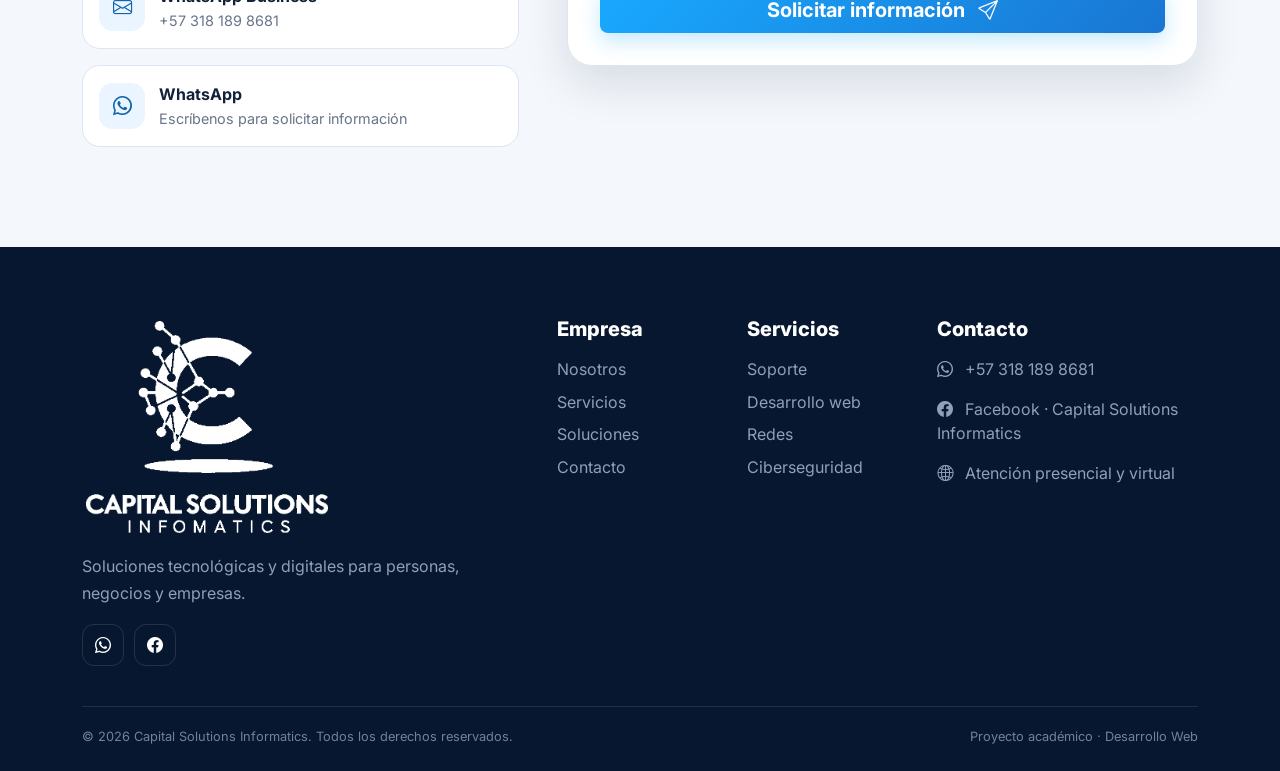
==== commit b2810c71: "agregando nuevas funcionalidades css, y js al proyecto" ====
--- a/index.html
+++ b/index.html
@@ -21,9 +21,8 @@
   <!-- NAVBAR -->
   <nav class="navbar navbar-expand-lg navbar-dark fixed-top" id="mainNavbar">
     <div class="container">
-      <a class="navbar-brand d-flex align-items-center gap-2" href="#inicio" aria-label="Capital Solutions Informatics">
-        <span class="brand-mark">CSI</span>
-        <span class="brand-name">Capital Solutions <strong>Informatics</strong></span>
+      <a class="navbar-brand" href="#inicio" aria-label="Capital Solutions Informatics">
+        <img src="img/logo-csi-navbar.png" class="navbar-logo" alt="Capital Solutions Informatics">
       </a>
 
       <button class="navbar-toggler border-0 shadow-none" type="button"
@@ -93,26 +92,23 @@
           </div>
 
           <div class="col-lg-5 d-none d-lg-block">
-            <div class="hero-visual">
+            <div class="hero-visual" aria-label="Servicios de Capital Solutions Informatics en movimiento">
               <div class="orbit orbit-1"></div>
               <div class="orbit orbit-2"></div>
-              <div class="tech-card tech-card-main">
-                <div class="tech-icon"><i class="bi bi-cpu"></i></div>
-                <span>TECH</span>
+              <div class="orbit-system" id="orbitSystem">
+                <div class="orbit-label" style="--angle:0deg"><span class="orbit-pill"><i class="bi bi-shield-lock"></i> Ciberseguridad</span></div>
+                <div class="orbit-label" style="--angle:51.4deg"><span class="orbit-pill"><i class="bi bi-diagram-3"></i> Redes</span></div>
+                <div class="orbit-label" style="--angle:102.8deg"><span class="orbit-pill"><i class="bi bi-code-slash"></i> Desarrollo</span></div>
+                <div class="orbit-label" style="--angle:154.2deg"><span class="orbit-pill"><i class="bi bi-megaphone"></i> Marketing</span></div>
+                <div class="orbit-label" style="--angle:205.6deg"><span class="orbit-pill"><i class="bi bi-pc-display"></i> Soporte</span></div>
+                <div class="orbit-label" style="--angle:257deg"><span class="orbit-pill"><i class="bi bi-controller"></i> Videojuegos</span></div>
+                <div class="orbit-label" style="--angle:308.4deg"><span class="orbit-pill"><i class="bi bi-person-video3"></i> Mentorías</span></div>
+              </div>
+              <div class="smart-core">
+                <i class="bi bi-cpu-fill"></i>
+                <small>CSI</small>
                 <strong>Smart Solutions</strong>
-                <small>Conectamos tecnología con oportunidades.</small>
-              </div>
-              <div class="floating-card card-one">
-                <i class="bi bi-shield-check"></i>
-                <span>Ciberseguridad</span>
-              </div>
-              <div class="floating-card card-two">
-                <i class="bi bi-code-slash"></i>
-                <span>Desarrollo</span>
-              </div>
-              <div class="floating-card card-three">
-                <i class="bi bi-diagram-3"></i>
-                <span>Redes</span>
+                <span class="small text-white-50 mt-1">Tecnología que conecta ideas</span>
               </div>
             </div>
           </div>
@@ -124,7 +120,7 @@
     <section id="nosotros" class="section-padding bg-light-custom">
       <div class="container">
         <div class="row align-items-center g-5">
-          <div class="col-lg-6">
+          <div class="col-lg-6 reveal">
             <span class="section-label">01 · SOBRE NOSOTROS</span>
             <h2 class="section-title">Un aliado tecnológico para cada desafío.</h2>
             <p class="section-lead">
@@ -150,22 +146,22 @@
             </div>
           </div>
 
-          <div class="col-lg-6">
+          <div class="col-lg-6 reveal">
             <div class="about-panel">
               <div class="about-panel-top">
                 <span class="mini-badge"><i class="bi bi-lightning-charge-fill"></i> CSI</span>
                 <span class="status"><span></span> Innovando</span>
               </div>
               <div class="about-graphic">
-                <div class="graphic-node node-center"><i class="bi bi-cpu-fill"></i></div>
-                <div class="graphic-node node-top"><i class="bi bi-cloud"></i></div>
-                <div class="graphic-node node-right"><i class="bi bi-phone"></i></div>
-                <div class="graphic-node node-bottom"><i class="bi bi-database"></i></div>
-                <div class="graphic-node node-left"><i class="bi bi-router"></i></div>
-                <div class="connection c1"></div>
-                <div class="connection c2"></div>
-                <div class="connection c3"></div>
-                <div class="connection c4"></div>
+                <div class="graphic-node node-center" title="Smart Solutions"><i class="bi bi-cpu-fill"></i></div>
+                <div class="graphic-node node-top" title="Cloud"><i class="bi bi-cloud"></i></div>
+                <div class="graphic-node node-right" title="Dispositivos móviles"><i class="bi bi-phone"></i></div>
+                <div class="graphic-node node-bottom" title="Bases de datos"><i class="bi bi-database"></i></div>
+                <div class="graphic-node node-left" title="Redes"><i class="bi bi-router"></i></div>
+                <div class="graphic-node node-game" title="Videojuegos"><i class="bi bi-controller"></i></div>
+                <div class="graphic-node node-cloud" title="Ciberseguridad"><i class="bi bi-shield-lock"></i></div>
+                <div class="connection c1"></div><div class="connection c2"></div><div class="connection c3"></div><div class="connection c4"></div>
+                <div class="connection c5"></div><div class="connection c6"></div>
               </div>
               <div class="about-panel-footer">
                 <span>Personas</span>
@@ -191,138 +187,100 @@
         </div>
 
         <div class="row g-4 mt-2">
-          <!-- Servicio 1 -->
-          <div class="col-md-6 col-lg-4">
-            <article class="service-card">
+          <div class="col-md-6 col-xl-4 reveal">
+            <article class="service-card clickable" data-service="soporte" tabindex="0" role="link" aria-label="Ver detalles de Soporte Tecnológico">
               <div class="service-icon"><i class="bi bi-pc-display"></i></div>
-              <h3>Soporte tecnológico</h3>
-              <p>Mantenimiento preventivo y correctivo para computadores y equipos tecnológicos.</p>
-              <ul>
-                <li>Formateo y optimización</li>
-                <li>Windows, Office y antivirus</li>
-                <li>Impresoras, tablets y celulares</li>
-                <li>Servidores, UPS y hardware</li>
-              </ul>
-            </article>
-          </div>
-
-          <!-- Servicio 2 -->
-          <div class="col-md-6 col-lg-4">
-            <article class="service-card">
+              <h3>Soporte Tecnológico</h3>
+              <p>Mantenimiento, optimización, instalación y soporte para equipos, sistemas y dispositivos.</p>
+              <span class="service-link">Ver información completa <i class="bi bi-arrow-up-right ms-1"></i></span>
+            </article>
+          </div>
+          <div class="col-md-6 col-xl-4 reveal">
+            <article class="service-card clickable" data-service="redes" tabindex="0" role="link" aria-label="Ver detalles de Redes e Infraestructura">
               <div class="service-icon"><i class="bi bi-diagram-3"></i></div>
-              <h3>Redes e infraestructura</h3>
-              <p>Diseño, implementación, configuración y soporte de infraestructura tecnológica.</p>
-              <ul>
-                <li>Puntos de red cableados</li>
-                <li>Módems, routers y switches</li>
-                <li>Servidores y conectividad</li>
-                <li>Infraestructura empresarial</li>
-              </ul>
-            </article>
-          </div>
-
-          <!-- Servicio 3 -->
-          <div class="col-md-6 col-lg-4">
-            <article class="service-card">
+              <h3>Redes e Infraestructura</h3>
+              <p>Diseño, cableado, conectividad y configuración de redes y equipos.</p>
+              <span class="service-link">Ver información completa <i class="bi bi-arrow-up-right ms-1"></i></span>
+            </article>
+          </div>
+          <div class="col-md-6 col-xl-4 reveal">
+            <article class="service-card clickable" data-service="cctv" tabindex="0" role="link" aria-label="Ver detalles de CCTV y Seguridad">
               <div class="service-icon"><i class="bi bi-camera-video"></i></div>
-              <h3>CCTV y seguridad</h3>
-              <p>Instalación, configuración y soporte de cámaras y sistemas de videovigilancia.</p>
-              <ul>
-                <li>Instalación de cámaras</li>
-                <li>Sistemas CCTV</li>
-                <li>Configuración de acceso remoto</li>
-                <li>Mantenimiento y soporte</li>
-              </ul>
-            </article>
-          </div>
-
-          <!-- Servicio 4 -->
-          <div class="col-md-6 col-lg-4">
-            <article class="service-card">
+              <h3>CCTV y Seguridad</h3>
+              <p>Diseño, instalación, grabación, acceso remoto y soporte para videovigilancia.</p>
+              <span class="service-link">Ver información completa <i class="bi bi-arrow-up-right ms-1"></i></span>
+            </article>
+          </div>
+          <div class="col-md-6 col-xl-4 reveal">
+            <article class="service-card clickable" data-service="software" tabindex="0" role="link" aria-label="Ver detalles de Software y Aplicaciones">
               <div class="service-icon"><i class="bi bi-code-square"></i></div>
-              <h3>Software y aplicaciones</h3>
-              <p>Desarrollo de soluciones de software para diferentes plataformas y necesidades.</p>
-              <ul>
-                <li>Programas para PC y servidores</li>
-                <li>Aplicaciones móviles</li>
-                <li>Bases de datos y APIs</li>
-                <li>Cloud y análisis de datos</li>
-              </ul>
-            </article>
-          </div>
-
-          <!-- Servicio 5 -->
-          <div class="col-md-6 col-lg-4">
-            <article class="service-card">
+              <h3>Software y Aplicaciones</h3>
+              <p>Programas para PC, servidores, Cloud, bases de datos y aplicaciones móviles.</p>
+              <span class="service-link">Ver información completa <i class="bi bi-arrow-up-right ms-1"></i></span>
+            </article>
+          </div>
+          <div class="col-md-6 col-xl-4 reveal">
+            <article class="service-card clickable" data-service="web" tabindex="0" role="link" aria-label="Ver detalles de Desarrollo Web">
               <div class="service-icon"><i class="bi bi-globe2"></i></div>
-              <h3>Desarrollo web</h3>
-              <p>Construimos experiencias digitales modernas para empresas y emprendimientos.</p>
-              <ul>
-                <li>Sitios web y landing pages</li>
-                <li>E-commerce y blogs</li>
-                <li>ERP y CRM</li>
-                <li>Páginas informativas</li>
-              </ul>
-            </article>
-          </div>
-
-          <!-- Servicio 6 -->
-          <div class="col-md-6 col-lg-4">
-            <article class="service-card">
+              <h3>Desarrollo Web</h3>
+              <p>Sitios web, e-commerce, landing pages, ERP, CRM, blogs y páginas informativas.</p>
+              <span class="service-link">Ver información completa <i class="bi bi-arrow-up-right ms-1"></i></span>
+            </article>
+          </div>
+          <div class="col-md-6 col-xl-4 reveal">
+            <article class="service-card clickable" data-service="videojuegos" tabindex="0" role="link" aria-label="Ver detalles de Videojuegos">
+              <div class="service-icon"><i class="bi bi-controller"></i></div>
+              <h3>Videojuegos</h3>
+              <p>Historias, personajes, niveles, interactividad, conexión y servidores.</p>
+              <span class="service-link">Ver información completa <i class="bi bi-arrow-up-right ms-1"></i></span>
+            </article>
+          </div>
+          <div class="col-md-6 col-xl-4 reveal">
+            <article class="service-card clickable" data-service="ciberseguridad" tabindex="0" role="link" aria-label="Ver detalles de Ciberseguridad">
               <div class="service-icon"><i class="bi bi-shield-lock"></i></div>
               <h3>Ciberseguridad</h3>
-              <p>Protección y evaluación de sistemas mediante prácticas de seguridad autorizadas.</p>
-              <ul>
-                <li>Firewall y protección de malware</li>
-                <li>Análisis de vulnerabilidades</li>
-                <li>Hacking ético autorizado</li>
-                <li>Recuperación de información</li>
-              </ul>
-            </article>
-          </div>
-
-          <!-- Servicio 7 -->
-          <div class="col-md-6 col-lg-4">
-            <article class="service-card">
-              <div class="service-icon"><i class="bi bi-controller"></i></div>
-              <h3>Videojuegos</h3>
-              <p>Diseño y desarrollo de experiencias interactivas y videojuegos.</p>
-              <ul>
-                <li>Historias y personajes</li>
-                <li>Diseño de niveles</li>
-                <li>Interactividad</li>
-                <li>Internet y servidores</li>
-              </ul>
-            </article>
-          </div>
-
-          <!-- Servicio 8 -->
-          <div class="col-md-6 col-lg-4">
-            <article class="service-card">
+              <p>Protección, firewall, diagnóstico, hacking ético autorizado y recuperación legítima.</p>
+              <span class="service-link">Ver información completa <i class="bi bi-arrow-up-right ms-1"></i></span>
+            </article>
+          </div>
+          <div class="col-md-6 col-xl-4 reveal">
+            <article class="service-card clickable" data-service="tramites" tabindex="0" role="link" aria-label="Ver detalles de Trámites y Diligencias">
+              <div class="service-icon"><i class="bi bi-clipboard-check"></i></div>
+              <h3>Trámites y Diligencias</h3>
+              <p>Apoyo en diligencias personales, filas, pagos y gestiones digitales.</p>
+              <span class="service-link">Ver información completa <i class="bi bi-arrow-up-right ms-1"></i></span>
+            </article>
+          </div>
+          <div class="col-md-6 col-xl-4 reveal">
+            <article class="service-card clickable" data-service="marketing" tabindex="0" role="link" aria-label="Ver detalles de Marketing Digital y Multimedia">
               <div class="service-icon"><i class="bi bi-megaphone"></i></div>
-              <h3>Marketing y multimedia</h3>
-              <p>Impulsamos marcas y negocios con contenido y estrategias digitales.</p>
-              <ul>
-                <li>Redes sociales y branding</li>
-                <li>Logos e identidad comercial</li>
-                <li>Videos, fotos y reels</li>
-                <li>Contenido para YouTube</li>
-              </ul>
-            </article>
-          </div>
-
-          <!-- Servicio 9 -->
-          <div class="col-md-6 col-lg-4">
-            <article class="service-card">
-              <div class="service-icon"><i class="bi bi-person-check"></i></div>
-              <h3>Asistencia y mentoría</h3>
-              <p>Acompañamiento tecnológico para quienes necesitan aprender o resolver tareas digitales.</p>
-              <ul>
-                <li>Asesoría tecnológica</li>
-                <li>Mentorías y alfabetización digital</li>
-                <li>Apoyo en trámites digitales</li>
-                <li>Configuración y publicaciones</li>
-              </ul>
+              <h3>Marketing Digital y Multimedia</h3>
+              <p>Redes sociales, branding, contenido, fotografía, video, reels y YouTube.</p>
+              <span class="service-link">Ver información completa <i class="bi bi-arrow-up-right ms-1"></i></span>
+            </article>
+          </div>
+          <div class="col-md-6 col-xl-4 reveal">
+            <article class="service-card clickable" data-service="ventas" tabindex="0" role="link" aria-label="Ver detalles de Ventas">
+              <div class="service-icon"><i class="bi bi-bag"></i></div>
+              <h3>Ventas</h3>
+              <p>Ropa, calzado y accesorios bajo pedido, con opciones de pago contra entrega según cobertura.</p>
+              <span class="service-link">Ver información completa <i class="bi bi-arrow-up-right ms-1"></i></span>
+            </article>
+          </div>
+          <div class="col-md-6 col-xl-4 reveal">
+            <article class="service-card clickable" data-service="ingles" tabindex="0" role="link" aria-label="Ver detalles de Cursos de Inglés">
+              <div class="service-icon"><i class="bi bi-translate"></i></div>
+              <h3>Cursos de Inglés</h3>
+              <p>Asesoría para cursos desde niveles básicos hasta avanzados mediante plataformas aliadas.</p>
+              <span class="service-link">Ver información completa <i class="bi bi-arrow-up-right ms-1"></i></span>
+            </article>
+          </div>
+          <div class="col-md-6 col-xl-4 reveal">
+            <article class="service-card clickable" data-service="mentoria" tabindex="0" role="link" aria-label="Ver detalles de Asistencia y Mentoría">
+              <div class="service-icon"><i class="bi bi-person-video3"></i></div>
+              <h3>Asistencia y Mentoría</h3>
+              <p>Acompañamiento para aprender y resolver tareas relacionadas con informática y tecnología.</p>
+              <span class="service-link">Ver información completa <i class="bi bi-arrow-up-right ms-1"></i></span>
             </article>
           </div>
         </div>
@@ -416,7 +374,7 @@
               </div>
               <div class="contact-item">
                 <div class="contact-icon"><i class="bi bi-envelope"></i></div>
-                <div><strong>Correo</strong><span>contacto@capitalsolutions.com</span></div>
+                <div><strong>WhatsApp Business</strong><span>+57 318 189 8681</span></div>
               </div>
               <div class="contact-item">
                 <div class="contact-icon"><i class="bi bi-whatsapp"></i></div>
@@ -480,17 +438,14 @@
       <div class="row g-4">
         <div class="col-lg-5">
           <a class="footer-brand" href="#inicio">
-            <span class="brand-mark">CSI</span>
-            <span>Capital Solutions <strong>Informatics</strong></span>
+            <img src="img/logo-csi-navbar.png" class="footer-logo" alt="Capital Solutions Informatics">
           </a>
           <p class="footer-description">
             Soluciones tecnológicas y digitales para personas, negocios y empresas.
           </p>
           <div class="social-links">
-            <a href="#" aria-label="Facebook"><i class="bi bi-facebook"></i></a>
-            <a href="#" aria-label="Instagram"><i class="bi bi-instagram"></i></a>
-            <a href="#" aria-label="LinkedIn"><i class="bi bi-linkedin"></i></a>
-            <a href="#" aria-label="YouTube"><i class="bi bi-youtube"></i></a>
+            <a href="https://wa.me/573181898681" target="_blank" rel="noopener noreferrer" aria-label="WhatsApp Business"><i class="bi bi-whatsapp"></i></a>
+            <a href="https://www.facebook.com/share/1CgQ1NJ11b/" target="_blank" rel="noopener noreferrer" aria-label="Facebook"><i class="bi bi-facebook"></i></a>
           </div>
         </div>
 
@@ -504,15 +459,16 @@
 
         <div class="col-6 col-lg-2">
           <h5>Servicios</h5>
-          <a href="#servicios">Soporte</a>
-          <a href="#servicios">Desarrollo</a>
-          <a href="#servicios">Redes</a>
-          <a href="#servicios">Ciberseguridad</a>
+          <a href="servicio.html?id=soporte">Soporte</a>
+          <a href="servicio.html?id=web">Desarrollo web</a>
+          <a href="servicio.html?id=redes">Redes</a>
+          <a href="servicio.html?id=ciberseguridad">Ciberseguridad</a>
         </div>
 
         <div class="col-lg-3">
           <h5>Contacto</h5>
-          <p><i class="bi bi-envelope me-2"></i> contacto@capitalsolutions.com</p>
+          <p><i class="bi bi-whatsapp me-2"></i> +57 318 189 8681</p>
+          <p><i class="bi bi-facebook me-2"></i> Facebook · Capital Solutions Informatics</p>
           <p><i class="bi bi-globe2 me-2"></i> Atención presencial y virtual</p>
         </div>
       </div>
--- a/css/styles.css
+++ b/css/styles.css
@@ -1,881 +1,192 @@
 :root {
-  --blue-royal: #0d47a1;
-  --blue-electric: #00a8ff;
-  --blue-deep: #061a3a;
-  --blue-dark: #07152e;
+  --royal: #173b73;
+  --royal-dark: #0b2145;
+  --electric: #19a9ff;
+  --electric-2: #4cc7ff;
+  --ink: #13213b;
+  --muted: #68758a;
+  --light: #f4f7fb;
   --white: #ffffff;
-  --gray-50: #f5f8fc;
-  --gray-100: #edf2f7;
-  --gray-300: #cbd5e1;
-  --gray-600: #64748b;
-  --gray-800: #263238;
-  --shadow: 0 18px 50px rgba(7, 21, 46, 0.10);
-  --transition: all 0.3s ease;
+  --line: #dce5f0;
+  --shadow: 0 18px 45px rgba(12, 37, 74, .12);
+  --transition: all .3s ease;
 }
 
-html {
-  scroll-behavior: smooth;
-  scroll-padding-top: 80px;
+* { box-sizing: border-box; }
+html { scroll-behavior: smooth; }
+body { margin: 0; font-family: Inter, system-ui, -apple-system, BlinkMacSystemFont, "Segoe UI", sans-serif; color: var(--ink); background: var(--white); }
+a { text-decoration: none; }
+
+/* NAVBAR */
+.navbar { background: rgba(7, 25, 54, .88); backdrop-filter: blur(14px); transition: var(--transition); padding: .8rem 0; }
+.navbar.scrolled { background: rgba(7, 25, 54, .98); padding: .35rem 0; box-shadow: 0 8px 28px rgba(0,0,0,.15); }
+.navbar-logo { width: 195px; height: 56px; object-fit: contain; object-position: left center; display: block; }
+.nav-link { color: rgba(255,255,255,.78) !important; font-weight: 600; position: relative; }
+.nav-link:hover, .nav-link.active { color: #fff !important; }
+.nav-link::after { content:""; position:absolute; left:.5rem; right:.5rem; bottom:.1rem; height:2px; background:var(--electric); transform:scaleX(0); transition:var(--transition); }
+.nav-link:hover::after, .nav-link.active::after { transform:scaleX(1); }
+.btn-primary-custom { background: linear-gradient(135deg, var(--electric), #1976d2); border: 0; color: #fff; font-weight: 700; box-shadow: 0 8px 20px rgba(25,169,255,.25); }
+.btn-primary-custom:hover { color:#fff; transform:translateY(-2px); box-shadow:0 12px 25px rgba(25,169,255,.35); }
+
+/* HERO */
+.hero-section { min-height:100vh; color:#fff; position:relative; overflow:hidden; background: radial-gradient(circle at 75% 45%, rgba(25,169,255,.15), transparent 30%), linear-gradient(135deg, #071a37 0%, #0d2f5d 55%, #102a50 100%); }
+.hero-grid { position:absolute; inset:0; opacity:.2; background-image: linear-gradient(rgba(255,255,255,.08) 1px, transparent 1px), linear-gradient(90deg, rgba(255,255,255,.08) 1px, transparent 1px); background-size:55px 55px; mask-image:linear-gradient(to bottom, black, transparent); }
+.eyebrow { display:inline-flex; align-items:center; gap:.5rem; padding:.45rem .85rem; border:1px solid rgba(76,199,255,.35); border-radius:999px; color:#b9e9ff; background:rgba(25,169,255,.08); font-weight:700; font-size:.85rem; }
+.hero-title { font-size:clamp(2.7rem, 5vw, 5rem); line-height:1.02; font-weight:800; letter-spacing:-.04em; max-width:760px; margin:1.25rem 0; }
+.hero-title span { color:var(--electric-2); }
+.hero-text { max-width:700px; color:rgba(255,255,255,.76); font-size:1.12rem; line-height:1.75; }
+.hero-stats { max-width:650px; }
+.stat-item { border-left:2px solid rgba(76,199,255,.65); padding-left:1rem; }
+.stat-item strong { display:block; font-size:1.55rem; color:#fff; }
+.stat-item span { color:rgba(255,255,255,.58); font-size:.86rem; }
+
+/* ORBIT VISUAL */
+.hero-visual { height:600px; position:relative; display:grid; place-items:center; }
+.orbit { position:absolute; border:1px solid rgba(76,199,255,.24); border-radius:50%; animation:spin 22s linear infinite; }
+.orbit-1 { width:480px; height:480px; }
+.orbit-2 { width:340px; height:340px; border-style:dashed; animation-direction:reverse; animation-duration:16s; }
+.smart-core { width:220px; height:220px; border-radius:50%; position:relative; z-index:3; display:flex; flex-direction:column; justify-content:center; align-items:center; text-align:center; background:radial-gradient(circle at 35% 30%, #2abaff, #0c3870 65%, #061a36); border:1px solid rgba(255,255,255,.25); box-shadow:0 0 0 15px rgba(25,169,255,.04), 0 0 70px rgba(25,169,255,.22); }
+.smart-core i { font-size:2.5rem; color:#fff; }
+.smart-core small { color:#aee8ff; letter-spacing:.18em; font-weight:700; margin-top:.4rem; }
+.smart-core strong { font-size:1.3rem; }
+.orbit-label { --angle:0deg; --radius:240px; position:absolute; left:50%; top:50%; width:145px; margin:-30px 0 0 -72px; transform:rotate(var(--angle)) translateY(calc(var(--radius) * -1)) rotate(calc(var(--angle) * -1)); z-index:4; }
+.orbit-label .orbit-pill { display:flex; align-items:center; justify-content:center; gap:.45rem; min-height:52px; padding:.65rem .7rem; color:#fff; border:1px solid rgba(130,218,255,.38); background:rgba(9,34,70,.86); border-radius:16px; box-shadow:0 12px 30px rgba(0,0,0,.22); font-weight:700; font-size:.82rem; transition:var(--transition); }
+.orbit-label .orbit-pill i { color:var(--electric-2); font-size:1rem; }
+.orbit-system { animation: orbitSystem 22s linear infinite; position:absolute; inset:0; }
+.orbit-system:hover, .orbit-system:focus-within { animation-play-state:paused; }
+.orbit-label:hover .orbit-pill { transform:scale(1.08); border-color:var(--electric-2); box-shadow:0 0 24px rgba(25,169,255,.28); background:#0d3b70; }
+@keyframes orbitSystem { from { transform:rotate(0); } to { transform:rotate(360deg); } }
+@keyframes spin { to { transform:rotate(360deg); } }
+
+/* GENERAL */
+.section-padding { padding:100px 0; }
+.bg-light-custom { background:var(--light); }
+.section-label { color:#1976d2; font-size:.8rem; font-weight:800; letter-spacing:.14em; }
+.light-label { color:#8fddff; }
+.section-title { font-weight:800; font-size:clamp(2rem,4vw,3.2rem); line-height:1.1; margin:1rem 0; letter-spacing:-.03em; }
+.section-lead { font-size:1.08rem; color:#46556d; line-height:1.75; }
+.section-heading { max-width:760px; }
+
+/* ABOUT */
+.about-panel { background:linear-gradient(145deg,#0c2854,#071a36); border-radius:30px; padding:1.4rem; box-shadow:var(--shadow); overflow:hidden; }
+.about-panel-top, .about-panel-footer { display:flex; justify-content:space-between; align-items:center; color:#fff; }
+.mini-badge { background:rgba(255,255,255,.1); padding:.45rem .7rem; border-radius:10px; font-weight:800; }
+.status { color:#bfeaff; font-size:.8rem; }
+.status span { display:inline-block; width:8px; height:8px; background:#32d583; border-radius:50%; margin-right:.4rem; box-shadow:0 0 10px #32d583; }
+.about-graphic { height:390px; position:relative; display:grid; place-items:center; }
+.graphic-node { position:absolute; width:78px; height:78px; border-radius:22px; display:grid; place-items:center; color:#fff; font-size:1.6rem; background:rgba(255,255,255,.08); border:1px solid rgba(255,255,255,.16); box-shadow:0 12px 25px rgba(0,0,0,.2); transition:var(--transition); z-index:2; cursor:pointer; }
+.graphic-node:hover { transform:scale(1.18); background:linear-gradient(135deg,var(--electric),#1556a6); border-color:#8ee2ff; box-shadow:0 0 30px rgba(25,169,255,.35); }
+.node-center { width:105px; height:105px; border-radius:50%; background:linear-gradient(135deg,var(--electric),#1556a6); box-shadow:0 0 45px rgba(25,169,255,.28); }
+.node-top { top:25px; left:50%; margin-left:-39px; }
+.node-right { right:35px; top:50%; margin-top:-39px; }
+.node-bottom { bottom:25px; left:50%; margin-left:-39px; }
+.node-left { left:35px; top:50%; margin-top:-39px; }
+.node-game { right:75px; top:35px; }
+.node-cloud { left:75px; bottom:35px; }
+.connection { position:absolute; height:2px; background:linear-gradient(90deg,rgba(25,169,255,.1),rgba(76,199,255,.65),rgba(25,169,255,.1)); transform-origin:left center; z-index:1; }
+.c1 { width:155px; left:50%; top:50%; transform:rotate(-90deg); }
+.c2 { width:155px; left:50%; top:50%; transform:rotate(0deg); }
+.c3 { width:155px; left:50%; top:50%; transform:rotate(90deg); }
+.c4 { width:155px; left:50%; top:50%; transform:rotate(180deg); }
+.c5 { width:160px; left:52%; top:50%; transform:rotate(-35deg); }
+.c6 { width:160px; left:48%; top:52%; transform:rotate(145deg); }
+.about-panel-footer { border-top:1px solid rgba(255,255,255,.1); padding-top:1rem; font-size:.8rem; color:#a9b7cc; }
+.mission-box { display:flex; gap:1rem; align-items:flex-start; background:#fff; border:1px solid var(--line); border-radius:20px; padding:1.2rem; box-shadow:0 12px 35px rgba(25,55,100,.07); }
+.mission-icon { width:48px; height:48px; flex:0 0 48px; display:grid; place-items:center; border-radius:14px; color:#fff; background:linear-gradient(135deg,var(--royal),var(--electric)); }
+
+/* SERVICES */
+.service-card { height:100%; background:#fff; border:1px solid var(--line); border-radius:22px; padding:1.6rem; transition:var(--transition); position:relative; overflow:hidden; }
+.service-card::before { content:""; position:absolute; left:0; top:0; width:100%; height:4px; background:linear-gradient(90deg,var(--royal),var(--electric)); transform:scaleX(0); transform-origin:left; transition:var(--transition); }
+.service-card:hover { transform:translateY(-8px); box-shadow:var(--shadow); border-color:#b9d6ef; }
+.service-card:hover::before { transform:scaleX(1); }
+.service-card.clickable { cursor:pointer; }
+.service-icon { width:60px; height:60px; display:grid; place-items:center; border-radius:18px; color:#fff; background:linear-gradient(135deg,var(--royal),var(--electric)); font-size:1.5rem; margin-bottom:1.1rem; }
+.service-card h3 { font-size:1.25rem; font-weight:800; }
+.service-card p { color:var(--muted); line-height:1.6; }
+.service-card ul { padding-left:1.1rem; color:#536177; margin-bottom:1.4rem; }
+.service-card li { margin:.35rem 0; }
+.service-link { color:#1264ad; font-weight:800; }
+
+/* SOLUTIONS */
+.solutions-section { background:linear-gradient(135deg,#071a36,#0e376c); color:#fff; }
+.benefit-card { height:100%; padding:1.5rem; border:1px solid rgba(255,255,255,.13); border-radius:22px; background:rgba(255,255,255,.06); transition:var(--transition); }
+.benefit-card:hover { transform:translateY(-6px); background:rgba(255,255,255,.1); border-color:rgba(76,199,255,.45); }
+.benefit-card span { color:#83dfff; font-weight:800; font-size:.8rem; }
+.benefit-card i { display:block; color:#83dfff; font-size:1.8rem; margin:1rem 0; }
+.benefit-card h4 { font-weight:800; }
+.benefit-card p { color:rgba(255,255,255,.65); line-height:1.6; }
+.audience-box { padding:1.3rem; border-radius:20px; border:1px solid rgba(255,255,255,.12); background:rgba(255,255,255,.05); }
+.audience-list { display:flex; flex-wrap:wrap; gap:.7rem; }
+.audience-list span { border:1px solid rgba(255,255,255,.13); padding:.65rem .85rem; border-radius:999px; color:#dbeeff; }
+
+/* CONTACT */
+.contact-info-list { display:grid; gap:1rem; }
+.contact-item { display:flex; gap:.9rem; align-items:center; padding:1rem; background:#fff; border:1px solid var(--line); border-radius:18px; }
+.contact-icon { width:46px; height:46px; display:grid; place-items:center; border-radius:14px; background:#eaf5ff; color:#1264ad; font-size:1.2rem; }
+.contact-item strong, .contact-item span { display:block; }
+.contact-item span { color:var(--muted); font-size:.9rem; margin-top:.15rem; }
+.contact-form { background:#fff; padding:2rem; border-radius:25px; box-shadow:var(--shadow); border:1px solid var(--line); }
+.form-control, .form-select { padding:.8rem 1rem; border-color:#d6e0ec; }
+.form-control:focus, .form-select:focus { border-color:var(--electric); box-shadow:0 0 0 .2rem rgba(25,169,255,.12); }
+
+/* SERVICE DETAIL */
+.detail-hero { padding:150px 0 80px; color:#fff; background:linear-gradient(135deg,#071a36,#0d3a72); }
+.detail-icon { width:80px; height:80px; display:grid; place-items:center; border-radius:24px; font-size:2rem; background:linear-gradient(135deg,var(--electric),#1556a6); box-shadow:0 18px 35px rgba(25,169,255,.22); }
+.detail-content { padding:80px 0; }
+.detail-card { background:#fff; border:1px solid var(--line); border-radius:22px; padding:1.5rem; height:100%; box-shadow:0 10px 30px rgba(16,45,80,.06); }
+.detail-card h3 { font-size:1.2rem; font-weight:800; }
+.detail-card li { margin:.65rem 0; color:#536177; }
+.detail-sidebar { position:sticky; top:100px; }
+
+/* FOOTER */
+.footer { background:#06172f; color:#fff; padding:70px 0 25px; }
+.footer-logo { width:250px; max-width:100%; height:auto; display:block; filter:brightness(0) invert(1); }
+.footer-description { color:#8fa0b8; max-width:420px; line-height:1.7; margin:1rem 0; }
+.footer h5 { font-weight:800; margin-bottom:1rem; }
+.footer a:not(.footer-brand) { display:block; color:#8fa0b8; margin:.55rem 0; transition:var(--transition); }
+.footer a:not(.footer-brand):hover { color:#fff; transform:translateX(3px); }
+.footer p { color:#8fa0b8; }
+.social-links { display:flex; gap:.65rem; }
+.social-links a { width:42px; height:42px; display:grid !important; place-items:center; border:1px solid rgba(255,255,255,.12); border-radius:12px; color:#fff !important; margin:0 !important; }
+.social-links a:hover { background:var(--electric); border-color:var(--electric); transform:translateY(-3px) !important; }
+.footer-bottom { border-top:1px solid rgba(255,255,255,.1); margin-top:40px; padding-top:20px; display:flex; justify-content:space-between; gap:1rem; color:#6f829e; font-size:.8rem; }
+.back-to-top { position:fixed; right:22px; bottom:22px; width:45px; height:45px; border:0; border-radius:14px; background:var(--electric); color:#fff; display:grid; place-items:center; opacity:0; visibility:hidden; transform:translateY(10px); transition:var(--transition); z-index:1000; }
+.back-to-top.show { opacity:1; visibility:visible; transform:translateY(0); }
+
+/* ANIMATIONS */
+.fade-up { opacity:0; transform:translateY(22px); animation:fadeUp .8s forwards; }
+.delay-1 { animation-delay:.12s; } .delay-2 { animation-delay:.24s; } .delay-3 { animation-delay:.36s; }
+.reveal { opacity:0; transform:translateY(25px); transition:opacity .7s ease, transform .7s ease; }
+.reveal.visible { opacity:1; transform:none; }
+@keyframes fadeUp { to { opacity:1; transform:none; } }
+
+@media (max-width: 991.98px) {
+  .navbar-logo { width:185px; }
+  .hero-section .min-vh-100 { min-height:auto; padding-top:130px !important; padding-bottom:80px !important; }
+  .hero-visual { height:520px; margin-top:25px; }
+}
+@media (max-width: 767.98px) {
+  .section-padding { padding:75px 0; }
+  .hero-title { font-size:2.65rem; }
+  .hero-text { font-size:1rem; }
+  .hero-visual { height:450px; transform:scale(.8); margin:-15px -55px -10px; }
+  .orbit-1 { width:380px; height:380px; } .orbit-2 { width:280px; height:280px; }
+  .orbit-label { --radius:190px; }
+  .smart-core { width:175px; height:175px; }
+  .about-graphic { height:330px; }
+  .node-game { right:25px; top:20px; } .node-cloud { left:25px; bottom:20px; }
+  .footer-bottom { flex-direction:column; }
+  .detail-sidebar { position:static; }
+}
+@media (max-width: 575.98px) {
+  .navbar-logo { width:165px; height:50px; }
+  .hero-section .min-vh-100 { padding-top:110px !important; }
+  .hero-title { font-size:2.35rem; }
+  .hero-visual { transform:scale(.62); margin:-55px -105px -70px; }
+  .about-graphic { transform:scale(.88); }
+  .contact-form { padding:1.25rem; }
 }
 
-body {
-  font-family: "Inter", sans-serif;
-  color: var(--gray-800);
-  background: var(--white);
-  overflow-x: hidden;
+@media (prefers-reduced-motion: reduce) {
+  *, *::before, *::after { scroll-behavior:auto !important; animation-duration:.01ms !important; animation-iteration-count:1 !important; transition-duration:.01ms !important; }
 }
-
-a {
-  text-decoration: none;
-}
-
-.navbar {
-  background: rgba(7, 21, 46, 0.93);
-  backdrop-filter: blur(14px);
-  transition: var(--transition);
-  padding: 14px 0;
-}
-
-.navbar.scrolled {
-  box-shadow: 0 8px 30px rgba(0, 0, 0, 0.18);
-  padding: 9px 0;
-}
-
-.navbar-brand {
-  color: var(--white);
-  font-weight: 700;
-}
-
-.brand-mark {
-  display: inline-grid;
-  place-items: center;
-  width: 43px;
-  height: 43px;
-  border-radius: 11px;
-  background: linear-gradient(135deg, var(--blue-electric), var(--blue-royal));
-  color: white;
-  font-size: 0.9rem;
-  font-weight: 800;
-  box-shadow: 0 7px 22px rgba(0, 168, 255, 0.25);
-}
-
-.brand-name {
-  font-size: 0.95rem;
-  letter-spacing: -0.02em;
-}
-
-.brand-name strong {
-  color: var(--blue-electric);
-}
-
-.nav-link {
-  color: rgba(255,255,255,.78) !important;
-  font-weight: 500;
-  padding: 8px 13px !important;
-  transition: var(--transition);
-}
-
-.nav-link:hover,
-.nav-link.active {
-  color: var(--white) !important;
-}
-
-.nav-link.active {
-  position: relative;
-}
-
-.nav-link.active::after {
-  content: "";
-  position: absolute;
-  left: 13px;
-  right: 13px;
-  bottom: 0;
-  height: 2px;
-  background: var(--blue-electric);
-}
-
-.btn-primary-custom {
-  background: linear-gradient(135deg, var(--blue-electric), var(--blue-royal));
-  border: 0;
-  color: white;
-  font-weight: 700;
-  box-shadow: 0 10px 25px rgba(0, 119, 255, 0.22);
-  transition: var(--transition);
-}
-
-.btn-primary-custom:hover {
-  color: white;
-  transform: translateY(-2px);
-  box-shadow: 0 14px 30px rgba(0, 119, 255, 0.3);
-}
-
-.hero-section {
-  position: relative;
-  min-height: 100vh;
-  color: white;
-  background:
-    radial-gradient(circle at 78% 45%, rgba(0, 168, 255, 0.18), transparent 28%),
-    radial-gradient(circle at 15% 80%, rgba(13, 71, 161, 0.28), transparent 32%),
-    linear-gradient(135deg, #06132d 0%, #08295e 52%, #0d47a1 100%);
-  overflow: hidden;
-}
-
-.hero-grid {
-  position: absolute;
-  inset: 0;
-  opacity: .12;
-  background-image:
-    linear-gradient(rgba(255,255,255,.4) 1px, transparent 1px),
-    linear-gradient(90deg, rgba(255,255,255,.4) 1px, transparent 1px);
-  background-size: 55px 55px;
-  mask-image: linear-gradient(to bottom, black, transparent);
-}
-
-.eyebrow {
-  display: inline-flex;
-  align-items: center;
-  gap: 8px;
-  padding: 8px 13px;
-  border: 1px solid rgba(255,255,255,.2);
-  border-radius: 100px;
-  background: rgba(255,255,255,.07);
-  color: #cceeff;
-  font-size: .8rem;
-  font-weight: 700;
-  text-transform: uppercase;
-  letter-spacing: .08em;
-}
-
-.hero-title {
-  max-width: 780px;
-  margin: 20px 0;
-  font-size: clamp(3rem, 6vw, 5.8rem);
-  line-height: .98;
-  letter-spacing: -0.06em;
-  font-weight: 800;
-}
-
-.hero-title span {
-  color: var(--blue-electric);
-  text-shadow: 0 0 35px rgba(0,168,255,.22);
-}
-
-.hero-text {
-  max-width: 650px;
-  color: rgba(255,255,255,.76);
-  font-size: 1.12rem;
-  line-height: 1.8;
-}
-
-.hero-stats {
-  max-width: 700px;
-}
-
-.stat-item {
-  border-left: 2px solid rgba(0,168,255,.6);
-  padding-left: 14px;
-}
-
-.stat-item strong {
-  display: block;
-  font-size: 1.35rem;
-  color: white;
-}
-
-.stat-item span {
-  display: block;
-  margin-top: 2px;
-  color: rgba(255,255,255,.55);
-  font-size: .78rem;
-}
-
-.hero-visual {
-  position: relative;
-  height: 520px;
-  display: grid;
-  place-items: center;
-}
-
-.tech-card {
-  position: relative;
-  z-index: 3;
-  width: 290px;
-  min-height: 320px;
-  padding: 35px;
-  border: 1px solid rgba(255,255,255,.18);
-  border-radius: 28px;
-  background: linear-gradient(145deg, rgba(255,255,255,.14), rgba(255,255,255,.04));
-  backdrop-filter: blur(16px);
-  box-shadow: 0 30px 80px rgba(0,0,0,.25);
-  display: flex;
-  flex-direction: column;
-  justify-content: center;
-}
-
-.tech-icon {
-  width: 70px;
-  height: 70px;
-  display: grid;
-  place-items: center;
-  border-radius: 20px;
-  background: linear-gradient(135deg, var(--blue-electric), var(--blue-royal));
-  font-size: 2rem;
-  margin-bottom: 28px;
-}
-
-.tech-card span {
-  color: var(--blue-electric);
-  font-size: .75rem;
-  font-weight: 800;
-  letter-spacing: .15em;
-}
-
-.tech-card strong {
-  font-size: 1.6rem;
-  margin: 6px 0 12px;
-}
-
-.tech-card small {
-  color: rgba(255,255,255,.6);
-  line-height: 1.6;
-}
-
-.orbit {
-  position: absolute;
-  border: 1px solid rgba(0,168,255,.2);
-  border-radius: 50%;
-}
-
-.orbit-1 {
-  width: 440px;
-  height: 440px;
-  animation: spin 18s linear infinite;
-}
-
-.orbit-2 {
-  width: 560px;
-  height: 560px;
-  border-style: dashed;
-  animation: spin 28s linear infinite reverse;
-}
-
-.floating-card {
-  position: absolute;
-  z-index: 4;
-  display: flex;
-  align-items: center;
-  gap: 10px;
-  padding: 12px 16px;
-  border-radius: 14px;
-  color: white;
-  background: rgba(7,21,46,.85);
-  border: 1px solid rgba(255,255,255,.13);
-  backdrop-filter: blur(12px);
-  font-size: .8rem;
-  font-weight: 600;
-  box-shadow: 0 15px 35px rgba(0,0,0,.2);
-}
-
-.floating-card i {
-  color: var(--blue-electric);
-  font-size: 1.1rem;
-}
-
-.card-one { top: 10%; right: 0; }
-.card-two { bottom: 14%; left: 0; }
-.card-three { bottom: 4%; right: 8%; }
-
-.section-padding {
-  padding: 110px 0;
-}
-
-.bg-light-custom {
-  background: var(--gray-50);
-}
-
-.section-label {
-  display: inline-block;
-  color: var(--blue-royal);
-  font-size: .76rem;
-  font-weight: 800;
-  letter-spacing: .12em;
-  margin-bottom: 14px;
-}
-
-.light-label {
-  color: #79d6ff;
-}
-
-.section-title {
-  margin-bottom: 20px;
-  font-size: clamp(2.2rem, 4vw, 3.5rem);
-  line-height: 1.08;
-  letter-spacing: -.045em;
-  font-weight: 800;
-  color: var(--blue-dark);
-}
-
-.section-lead,
-.section-heading > p {
-  font-size: 1.03rem;
-  line-height: 1.8;
-  color: var(--gray-600);
-}
-
-.section-heading {
-  max-width: 720px;
-}
-
-.mission-box {
-  display: flex;
-  gap: 16px;
-  padding: 20px;
-  border-left: 4px solid var(--blue-electric);
-  border-radius: 10px;
-  background: white;
-  box-shadow: var(--shadow);
-}
-
-.mission-icon {
-  flex: 0 0 45px;
-  height: 45px;
-  display: grid;
-  place-items: center;
-  color: white;
-  background: var(--blue-royal);
-  border-radius: 10px;
-}
-
-.mission-box h5 {
-  margin: 0 0 6px;
-  font-weight: 700;
-}
-
-.mission-box p {
-  color: var(--gray-600);
-  font-size: .9rem;
-  line-height: 1.6;
-}
-
-.about-panel {
-  position: relative;
-  min-height: 500px;
-  border-radius: 30px;
-  padding: 25px;
-  overflow: hidden;
-  background: linear-gradient(145deg, #07152e, #0d47a1);
-  box-shadow: var(--shadow);
-}
-
-.about-panel::before {
-  content: "";
-  position: absolute;
-  width: 280px;
-  height: 280px;
-  border-radius: 50%;
-  background: rgba(0,168,255,.18);
-  filter: blur(10px);
-  top: 90px;
-  left: 50%;
-  transform: translateX(-50%);
-}
-
-.about-panel-top,
-.about-panel-footer {
-  position: relative;
-  z-index: 2;
-  display: flex;
-  justify-content: space-between;
-  align-items: center;
-}
-
-.mini-badge {
-  color: white;
-  font-weight: 800;
-}
-
-.status {
-  color: #c8f5d5;
-  font-size: .75rem;
-}
-
-.status span {
-  display: inline-block;
-  width: 7px;
-  height: 7px;
-  margin-right: 5px;
-  border-radius: 50%;
-  background: #4ade80;
-}
-
-.about-graphic {
-  position: relative;
-  height: 370px;
-}
-
-.graphic-node {
-  position: absolute;
-  z-index: 3;
-  width: 58px;
-  height: 58px;
-  display: grid;
-  place-items: center;
-  border-radius: 17px;
-  color: white;
-  background: rgba(255,255,255,.1);
-  border: 1px solid rgba(255,255,255,.2);
-  backdrop-filter: blur(10px);
-  font-size: 1.35rem;
-}
-
-.node-center {
-  width: 90px;
-  height: 90px;
-  top: 50%;
-  left: 50%;
-  transform: translate(-50%, -50%);
-  background: linear-gradient(135deg, var(--blue-electric), var(--blue-royal));
-  box-shadow: 0 0 45px rgba(0,168,255,.4);
-  font-size: 2rem;
-}
-
-.node-top { top: 12%; left: 50%; transform: translateX(-50%); }
-.node-right { top: 50%; right: 8%; transform: translateY(-50%); }
-.node-bottom { bottom: 8%; left: 50%; transform: translateX(-50%); }
-.node-left { top: 50%; left: 8%; transform: translateY(-50%); }
-
-.connection {
-  position: absolute;
-  z-index: 1;
-  background: rgba(0,168,255,.35);
-  transform-origin: left center;
-}
-
-.c1 { width: 130px; height: 1px; top: 34%; left: 50%; transform: rotate(90deg); }
-.c2 { width: 130px; height: 1px; top: 50%; left: 50%; }
-.c3 { width: 130px; height: 1px; top: 67%; left: 50%; transform: rotate(90deg); }
-.c4 { width: 130px; height: 1px; top: 50%; left: 25%; }
-
-.about-panel-footer {
-  border-top: 1px solid rgba(255,255,255,.14);
-  padding-top: 18px;
-  color: rgba(255,255,255,.55);
-  font-size: .75rem;
-}
-
-.service-card {
-  height: 100%;
-  padding: 30px;
-  border: 1px solid var(--gray-100);
-  border-radius: 20px;
-  background: white;
-  box-shadow: 0 8px 35px rgba(7,21,46,.045);
-  transition: var(--transition);
-}
-
-.service-card:hover {
-  transform: translateY(-8px);
-  border-color: rgba(0,168,255,.35);
-  box-shadow: var(--shadow);
-}
-
-.service-icon {
-  width: 58px;
-  height: 58px;
-  display: grid;
-  place-items: center;
-  margin-bottom: 22px;
-  border-radius: 16px;
-  color: var(--blue-royal);
-  background: #e9f6ff;
-  font-size: 1.5rem;
-  transition: var(--transition);
-}
-
-.service-card:hover .service-icon {
-  color: white;
-  background: linear-gradient(135deg, var(--blue-electric), var(--blue-royal));
-}
-
-.service-card h3 {
-  font-size: 1.18rem;
-  font-weight: 800;
-}
-
-.service-card > p {
-  color: var(--gray-600);
-  font-size: .9rem;
-  line-height: 1.65;
-}
-
-.service-card ul {
-  padding: 0;
-  margin: 18px 0 0;
-  list-style: none;
-}
-
-.service-card li {
-  position: relative;
-  padding: 7px 0 7px 20px;
-  color: var(--gray-600);
-  font-size: .82rem;
-}
-
-.service-card li::before {
-  content: "✓";
-  position: absolute;
-  left: 0;
-  color: var(--blue-electric);
-  font-weight: 800;
-}
-
-.solutions-section {
-  position: relative;
-  overflow: hidden;
-  background:
-    radial-gradient(circle at 100% 0%, rgba(0,168,255,.2), transparent 25%),
-    linear-gradient(135deg, #06152f, #0d47a1);
-}
-
-.solutions-section::before {
-  content: "";
-  position: absolute;
-  width: 500px;
-  height: 500px;
-  border: 1px solid rgba(255,255,255,.07);
-  border-radius: 50%;
-  right: -200px;
-  bottom: -300px;
-}
-
-.benefit-card {
-  position: relative;
-  height: 100%;
-  padding: 28px;
-  border: 1px solid rgba(255,255,255,.12);
-  border-radius: 20px;
-  background: rgba(255,255,255,.07);
-  transition: var(--transition);
-}
-
-.benefit-card:hover {
-  background: rgba(255,255,255,.11);
-  transform: translateY(-5px);
-}
-
-.benefit-card > span {
-  color: rgba(255,255,255,.32);
-  font-size: .75rem;
-  font-weight: 800;
-}
-
-.benefit-card i {
-  display: block;
-  margin: 25px 0 18px;
-  color: var(--blue-electric);
-  font-size: 1.8rem;
-}
-
-.benefit-card h4 {
-  color: white;
-  font-size: 1.1rem;
-  font-weight: 700;
-}
-
-.benefit-card p {
-  margin: 0;
-  color: rgba(255,255,255,.58);
-  font-size: .85rem;
-  line-height: 1.7;
-}
-
-.audience-box {
-  padding: 25px;
-  border: 1px solid rgba(255,255,255,.12);
-  border-radius: 18px;
-  background: rgba(0,0,0,.12);
-}
-
-.audience-box > p {
-  color: rgba(255,255,255,.55);
-  font-size: .8rem;
-  text-transform: uppercase;
-  letter-spacing: .1em;
-  font-weight: 700;
-}
-
-.audience-list {
-  display: flex;
-  flex-wrap: wrap;
-  gap: 12px;
-}
-
-.audience-list span {
-  padding: 9px 13px;
-  border: 1px solid rgba(255,255,255,.1);
-  border-radius: 100px;
-  color: rgba(255,255,255,.8);
-  font-size: .78rem;
-}
-
-.audience-list i {
-  color: var(--blue-electric);
-  margin-right: 5px;
-}
-
-.contact-info-list {
-  display: grid;
-  gap: 14px;
-}
-
-.contact-item {
-  display: flex;
-  align-items: center;
-  gap: 15px;
-  padding: 15px;
-  border-radius: 14px;
-  background: white;
-  box-shadow: 0 8px 25px rgba(7,21,46,.05);
-}
-
-.contact-icon {
-  width: 45px;
-  height: 45px;
-  flex: 0 0 45px;
-  display: grid;
-  place-items: center;
-  color: var(--blue-royal);
-  background: #e9f6ff;
-  border-radius: 12px;
-}
-
-.contact-item strong,
-.contact-item span {
-  display: block;
-}
-
-.contact-item strong {
-  font-size: .88rem;
-}
-
-.contact-item span {
-  margin-top: 3px;
-  color: var(--gray-600);
-  font-size: .78rem;
-}
-
-.contact-form {
-  padding: 35px;
-  border: 1px solid var(--gray-100);
-  border-radius: 22px;
-  background: white;
-  box-shadow: var(--shadow);
-}
-
-.form-label {
-  margin-bottom: 7px;
-  color: var(--gray-800);
-  font-size: .82rem;
-  font-weight: 700;
-}
-
-.form-control,
-.form-select {
-  min-height: 48px;
-  border-color: var(--gray-300);
-  border-radius: 10px;
-  font-size: .9rem;
-}
-
-.form-control:focus,
-.form-select:focus {
-  border-color: var(--blue-electric);
-  box-shadow: 0 0 0 3px rgba(0,168,255,.12);
-}
-
-.footer {
-  padding: 70px 0 25px;
-  color: rgba(255,255,255,.65);
-  background: #050f22;
-}
-
-.footer-brand {
-  display: flex;
-  align-items: center;
-  gap: 12px;
-  color: white;
-  font-weight: 700;
-}
-
-.footer-brand strong {
-  color: var(--blue-electric);
-}
-
-.footer-description {
-  max-width: 390px;
-  margin: 20px 0;
-  font-size: .85rem;
-  line-height: 1.8;
-}
-
-.social-links {
-  display: flex;
-  gap: 9px;
-}
-
-.social-links a {
-  width: 37px;
-  height: 37px;
-  display: grid;
-  place-items: center;
-  border: 1px solid rgba(255,255,255,.12);
-  border-radius: 10px;
-  color: white;
-  transition: var(--transition);
-}
-
-.social-links a:hover {
-  background: var(--blue-royal);
-  border-color: var(--blue-royal);
-  transform: translateY(-3px);
-}
-
-.footer h5 {
-  margin-bottom: 18px;
-  color: white;
-  font-size: .9rem;
-}
-
-.footer > .container a:not(.footer-brand) {
-  display: block;
-}
-
-.footer .col-6 a,
-.footer .col-lg-3 p {
-  margin-bottom: 10px;
-  color: rgba(255,255,255,.55);
-  font-size: .78rem;
-  transition: var(--transition);
-}
-
-.footer .col-6 a:hover {
-  color: var(--blue-electric);
-  transform: translateX(3px);
-}
-
-.footer-bottom {
-  display: flex;
-  justify-content: space-between;
-  gap: 15px;
-  margin-top: 55px;
-  padding-top: 20px;
-  border-top: 1px solid rgba(255,255,255,.08);
-  color: rgba(255,255,255,.38);
-  font-size: .72rem;
-}
-
-.back-to-top {
-  position: fixed;
-  z-index: 1000;
-  right: 22px;
-  bottom: 22px;
-  width: 44px;
-  height: 44px;
-  display: grid;
-  place-items: center;
-  border: 0;
-  border-radius: 12px;
-  color: white;
-  background: var(--blue-royal);
-  box-shadow: var(--shadow);
-  opacity: 0;
-  visibility: hidden;
-  transform: translateY(15px);
-  transition: var(--transition);
-}
-
-.back-to-top.show {
-  opacity: 1;
-  visibility: visible;
-  transform: translateY(0);
-}
-
-.fade-up {
-  opacity: 0;
-  transform: translateY(25px);
-  animation: fadeUp .8s ease forwards;
-}
-
-.delay-1 { animation-delay: .12s; }
-.delay-2 { animation-delay: .24s; }
-.delay-3 { animation-delay: .36s; }
-
-@keyframes fadeUp {
-  to {
-    opacity: 1;
-    transform: translateY(0);
-  }
-}
-
-@keyframes spin {
-  to { transform: rotate(360deg); }
-}
-
-@media (max-width: 991.98px) {
-  .navbar .navbar-collapse {
-    padding: 15px 0 5px;
-  }
-
-  .nav-link.active::after {
-    display: none;
-  }
-
-  .hero-section .min-vh-100 {
-    min-height: auto !important;
-    padding-top: 140px !important;
-    padding-bottom: 90px !important;
-  }
-
-  .hero-title {
-    font-size: clamp(2.8rem, 9vw, 4.6rem);
-  }
-
-  .section-padding {
-    padding: 80px 0;
-  }
-}
-
-@media (max-width: 575.98px) {
-  .brand-name {
-    display: none;
-  }
-
-  .hero-title {
-    font-size: 2.8rem;
-  }
-
-  .hero-text {
-    font-size: .98rem;
-  }
-
-  .hero-stats {
-    margin-top: 28px !important;
-  }
-
-  .section-title {
-    font-size: 2.15rem;
-  }
-
-  .contact-form {
-    padding: 22px;
-  }
-
-  .footer-bottom {
-    flex-direction: column;
-    margin-top: 35px;
-  }
-
-  .audience-list span {
-    width: 100%;
-  }
-}
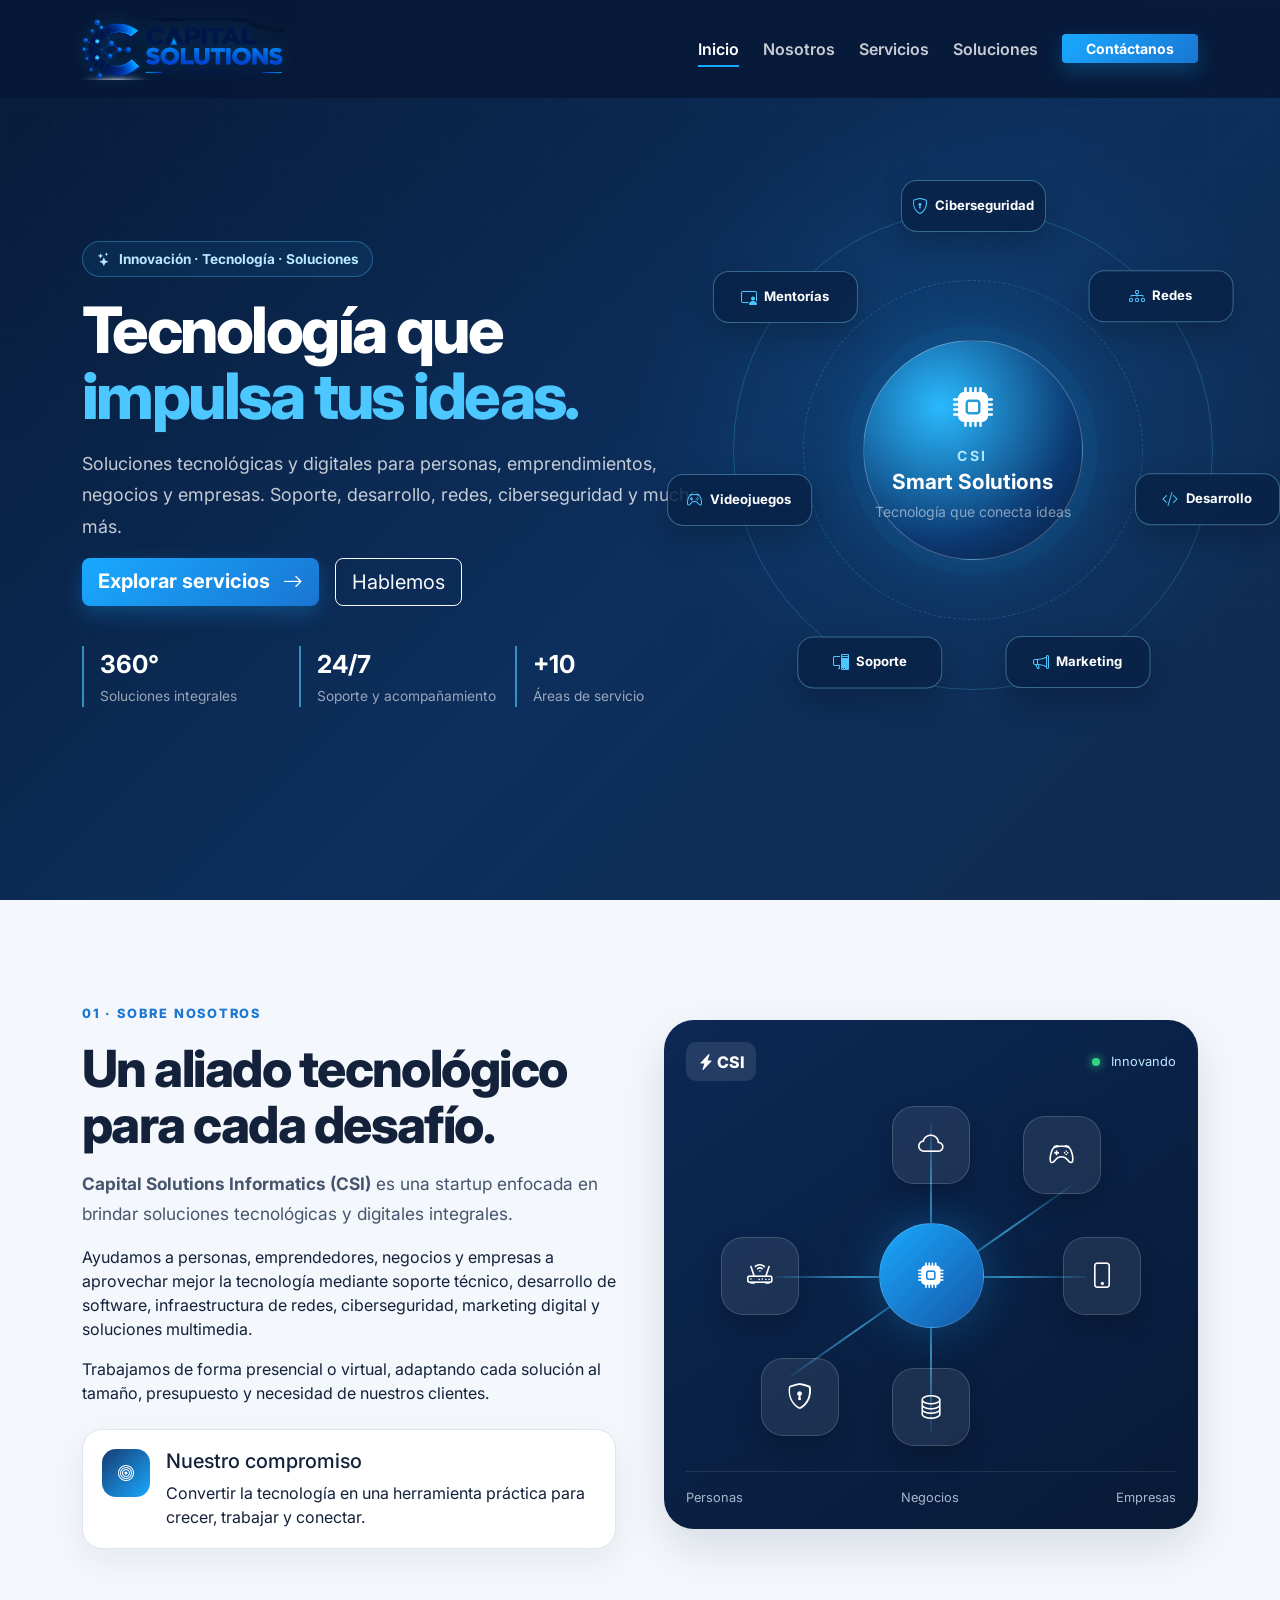
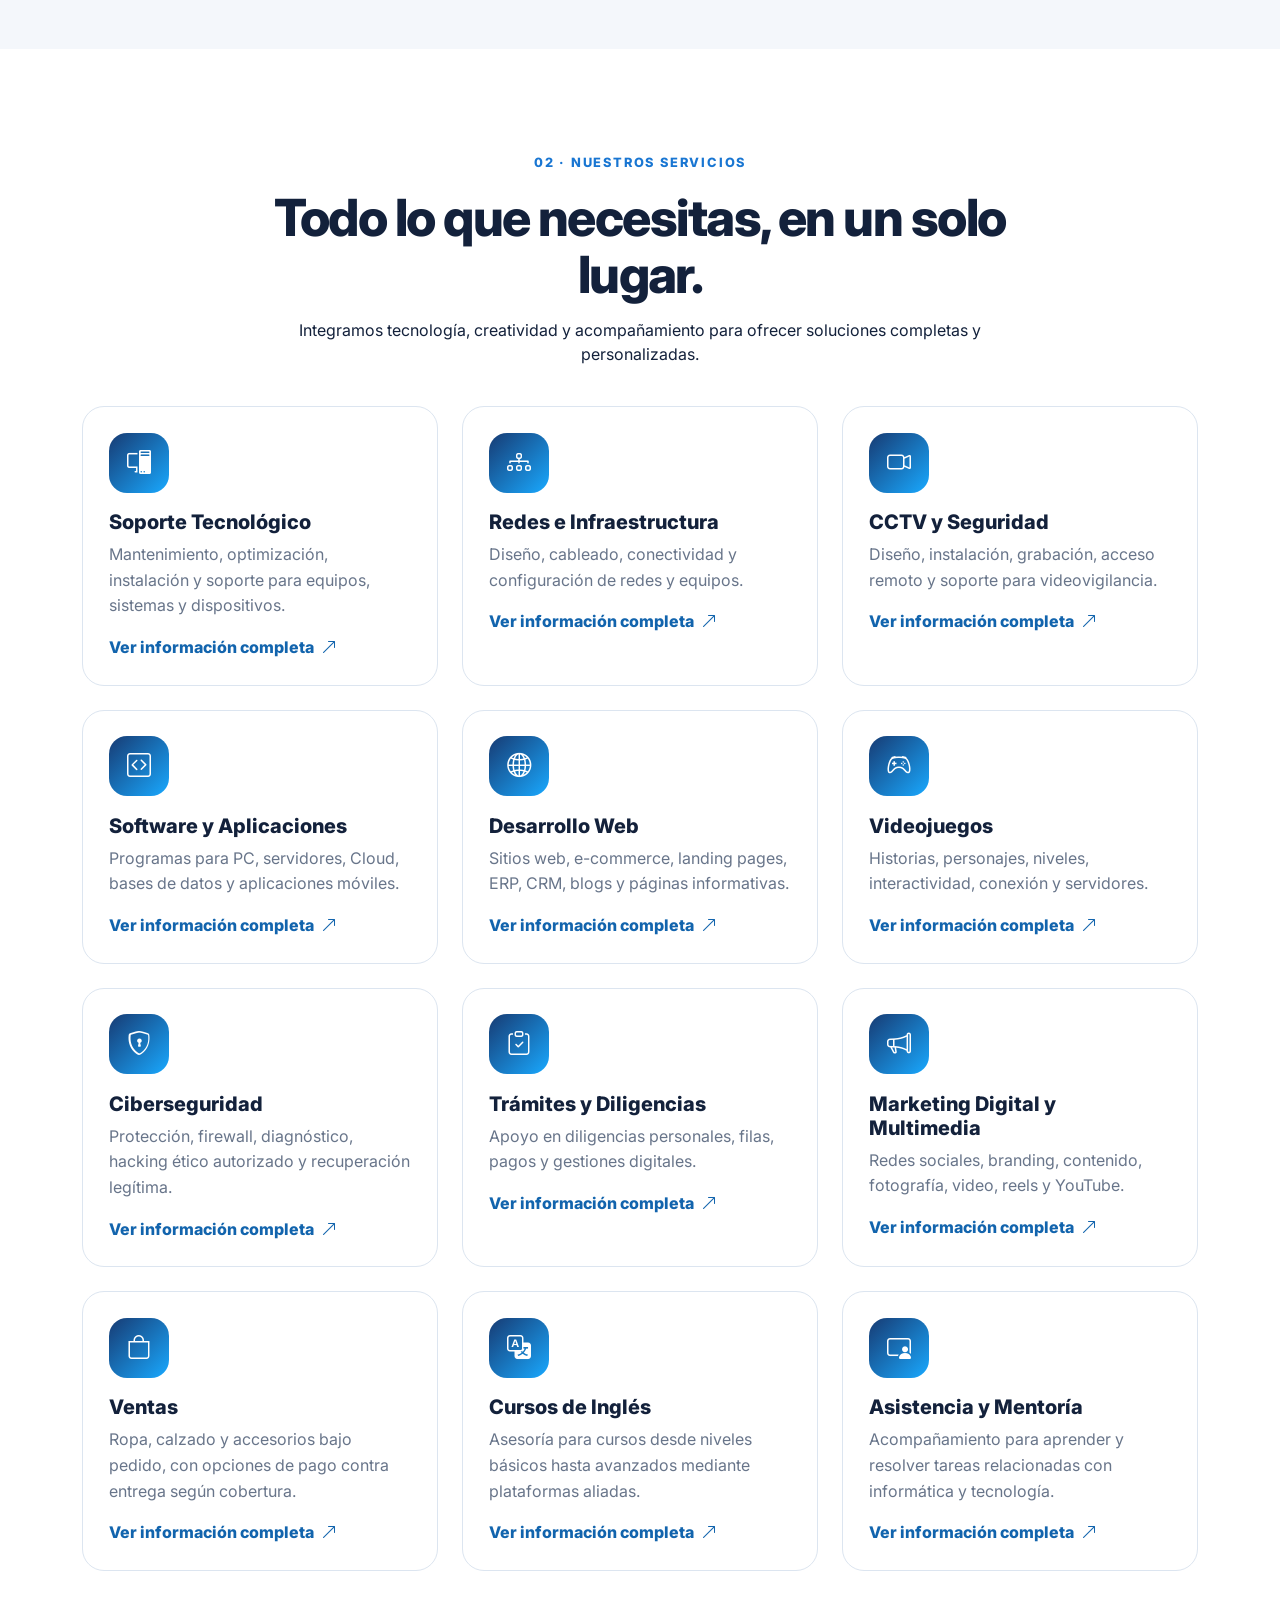
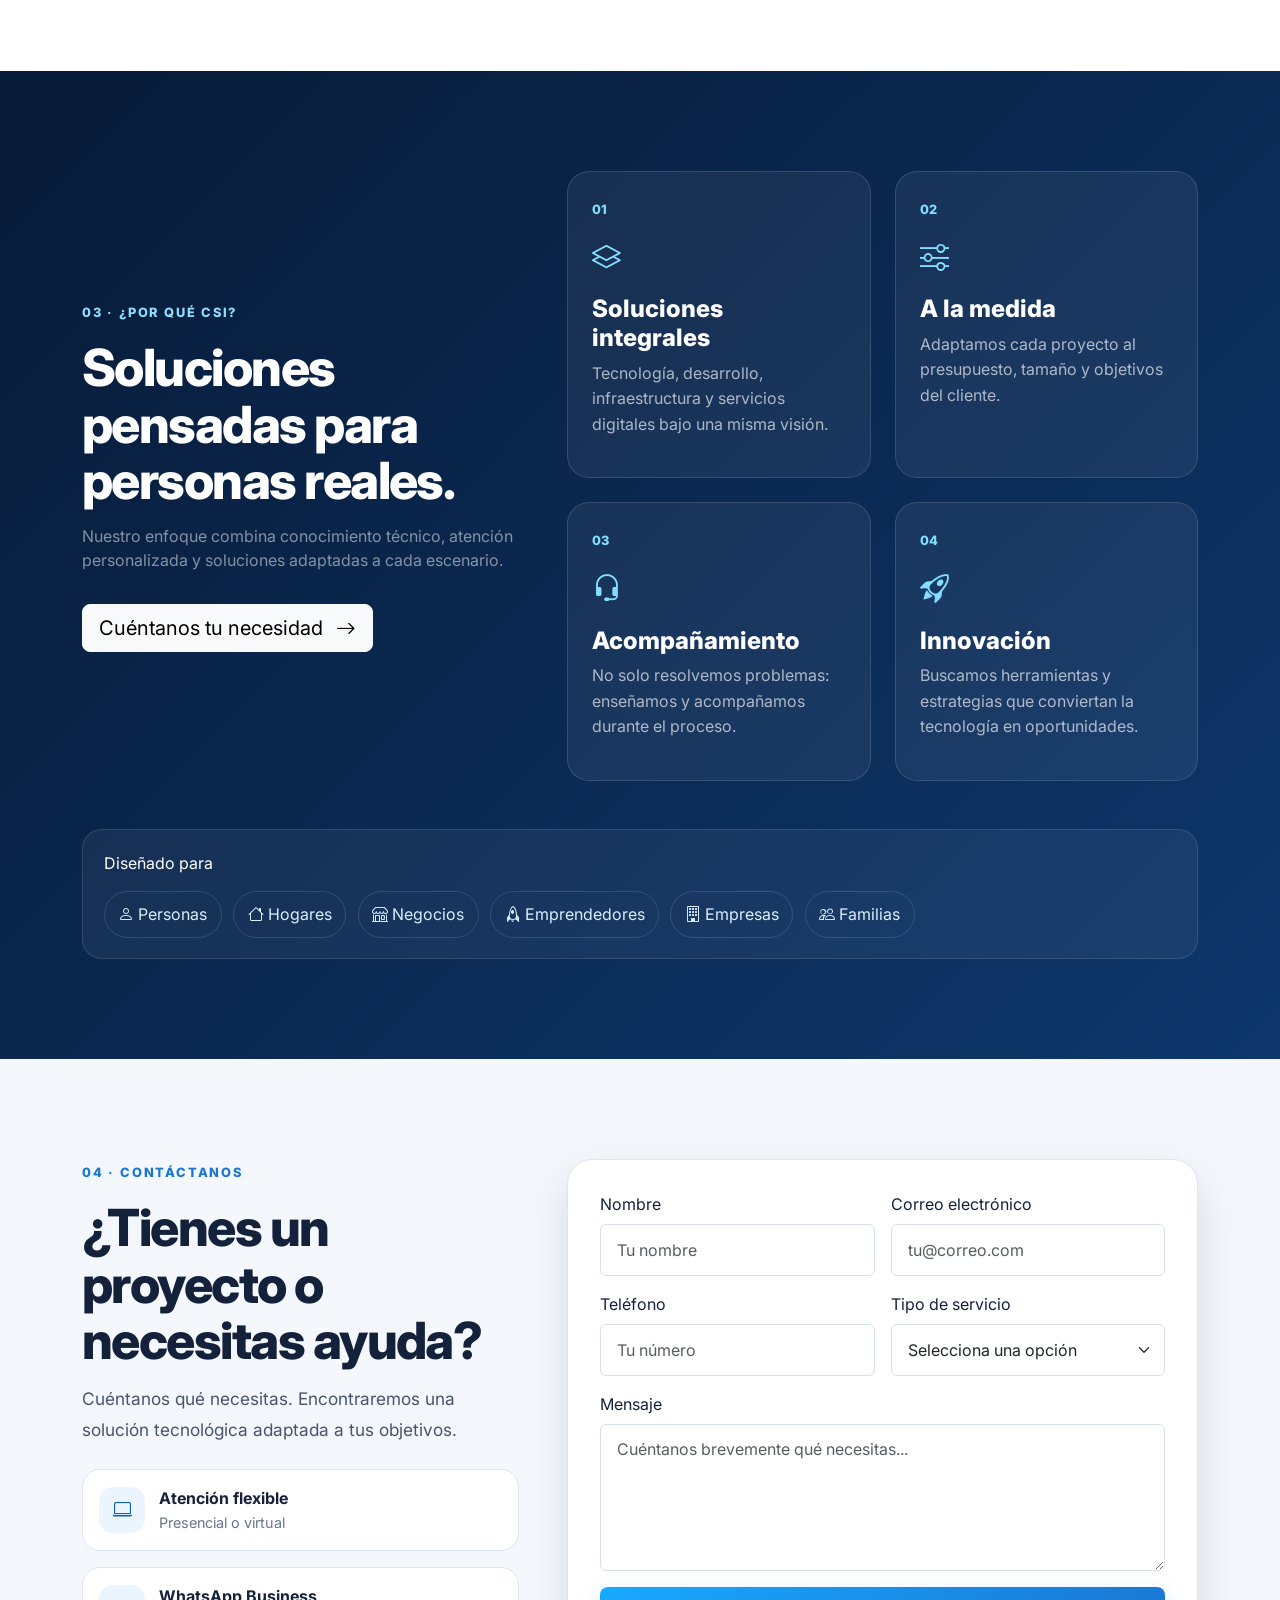
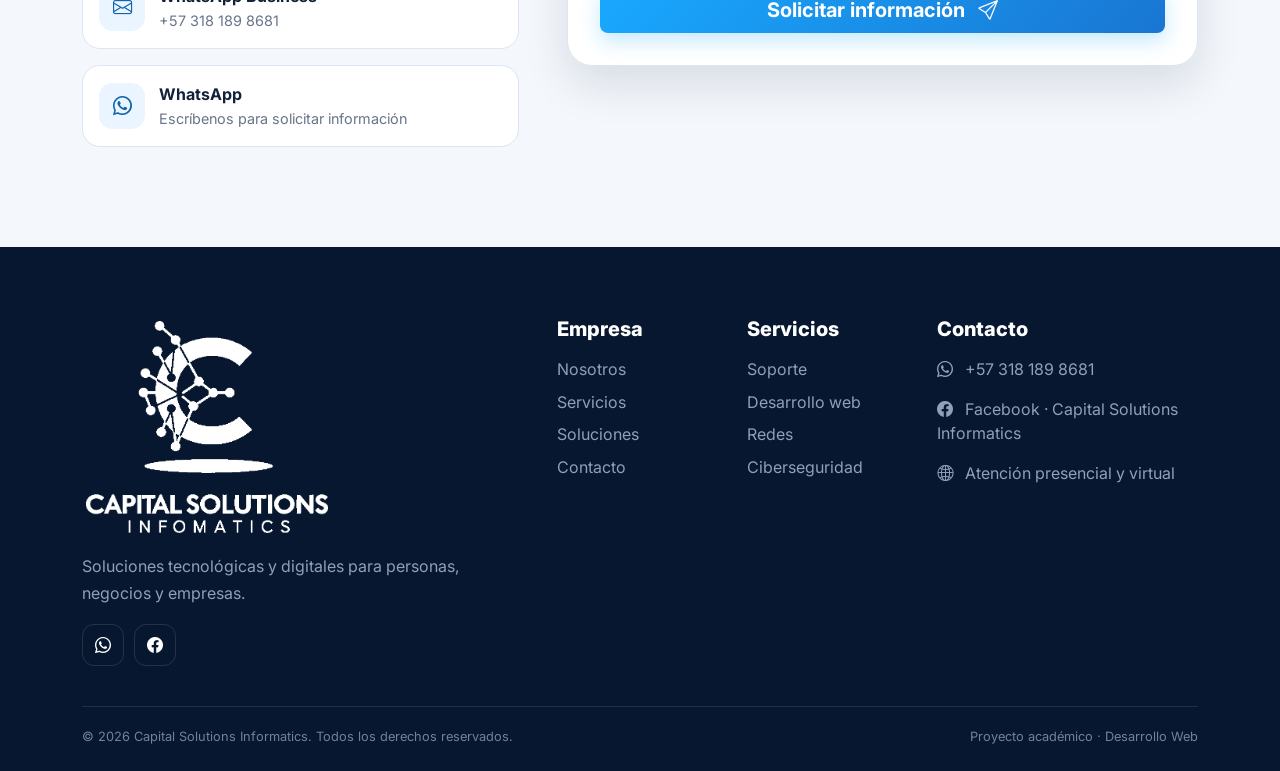
==== commit efd4209f: "actualizando el footer" ====
--- a/index.html
+++ b/index.html
@@ -22,7 +22,7 @@
   <nav class="navbar navbar-expand-lg navbar-dark fixed-top" id="mainNavbar">
     <div class="container">
       <a class="navbar-brand" href="#inicio" aria-label="Capital Solutions Informatics">
-        <img src="img/logo-csi-navbar.png" class="navbar-logo" alt="Capital Solutions Informatics">
+        <img src="img/logo-csi-generated-navbar.png" class="navbar-logo" alt="Capital Solutions Informatics">
       </a>
 
       <button class="navbar-toggler border-0 shadow-none" type="button"
--- a/css/styles.css
+++ b/css/styles.css
@@ -20,7 +20,8 @@
 /* NAVBAR */
 .navbar { background: rgba(7, 25, 54, .88); backdrop-filter: blur(14px); transition: var(--transition); padding: .8rem 0; }
 .navbar.scrolled { background: rgba(7, 25, 54, .98); padding: .35rem 0; box-shadow: 0 8px 28px rgba(0,0,0,.15); }
-.navbar-logo { width: 195px; height: 56px; object-fit: contain; object-position: left center; display: block; }
+.navbar.scrolled .navbar-logo { width: 205px; height: 56px; }
+.navbar-logo { width: 225px; height: 62px; object-fit: contain; object-position: left center; display: block; filter: drop-shadow(0 0 8px rgba(25,169,255,.18)); transition: var(--transition); }
 .nav-link { color: rgba(255,255,255,.78) !important; font-weight: 600; position: relative; }
 .nav-link:hover, .nav-link.active { color: #fff !important; }
 .nav-link::after { content:""; position:absolute; left:.5rem; right:.5rem; bottom:.1rem; height:2px; background:var(--electric); transform:scaleX(0); transition:var(--transition); }
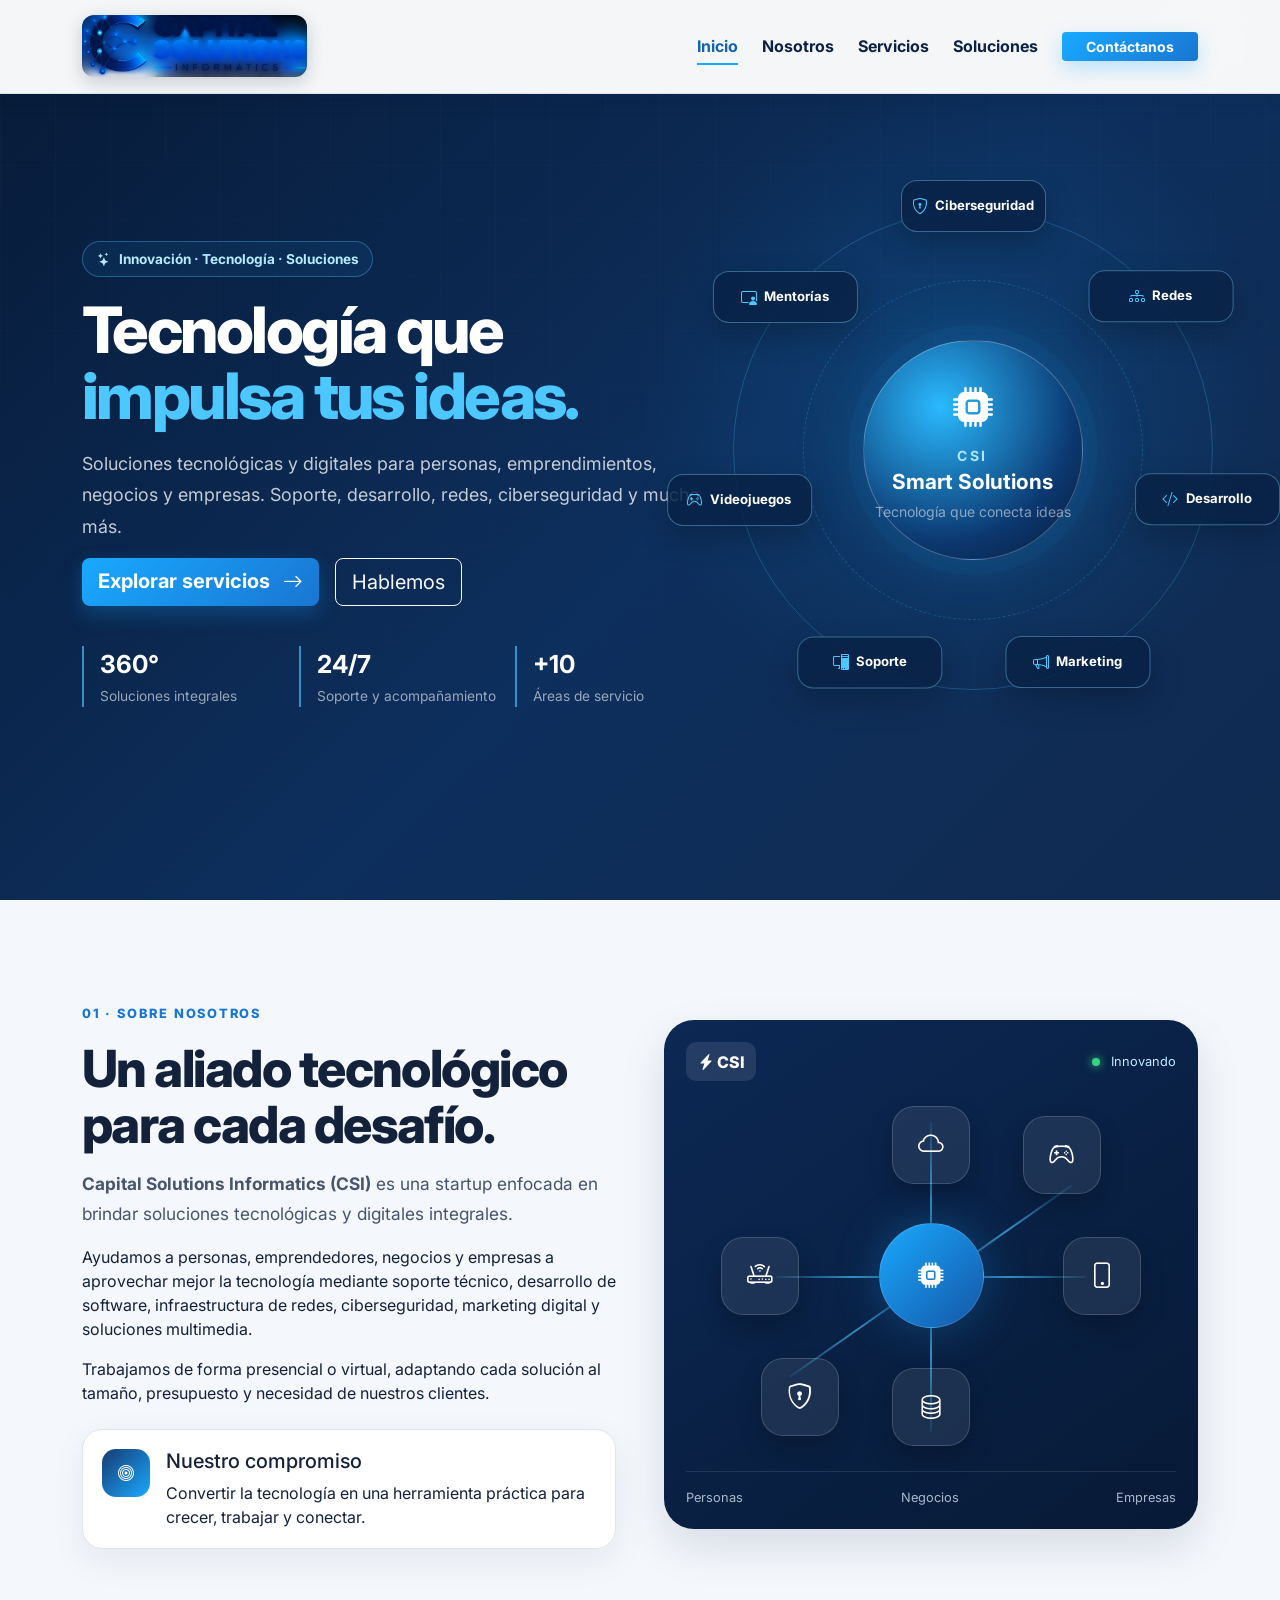
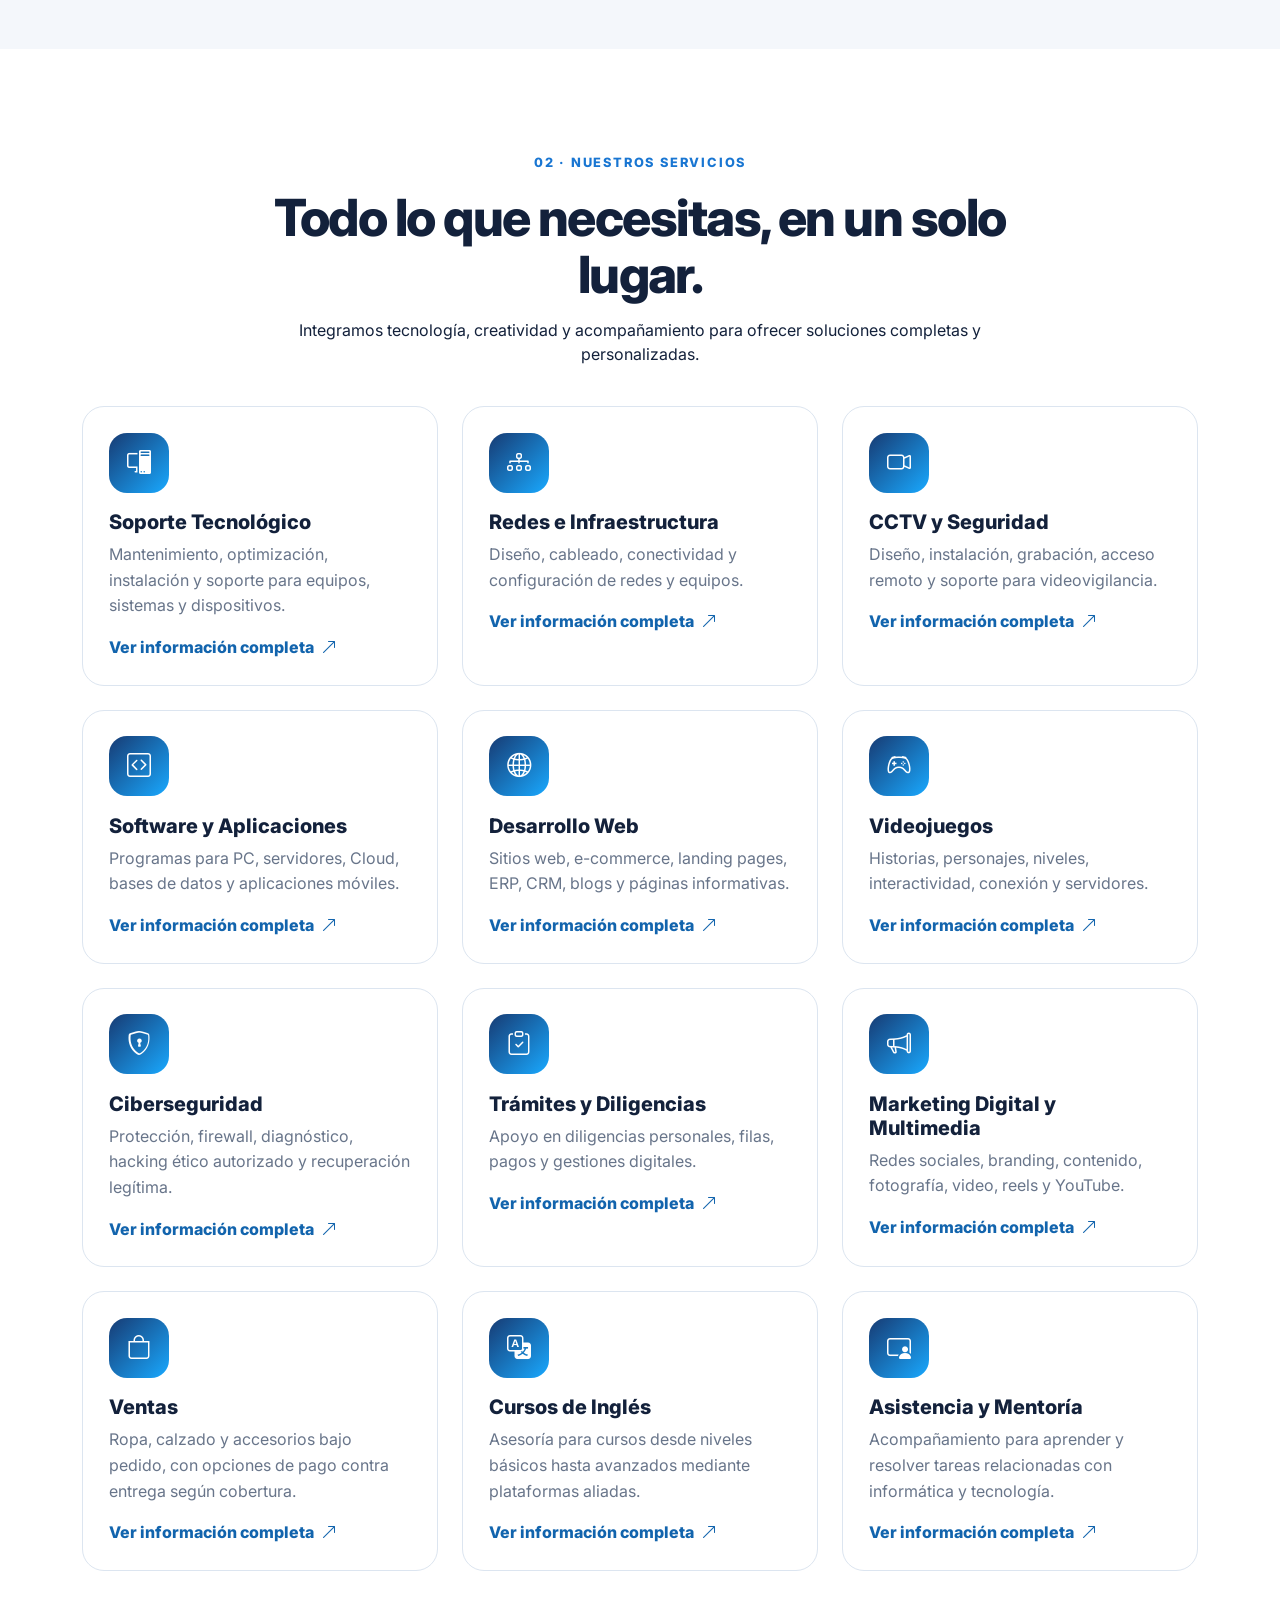
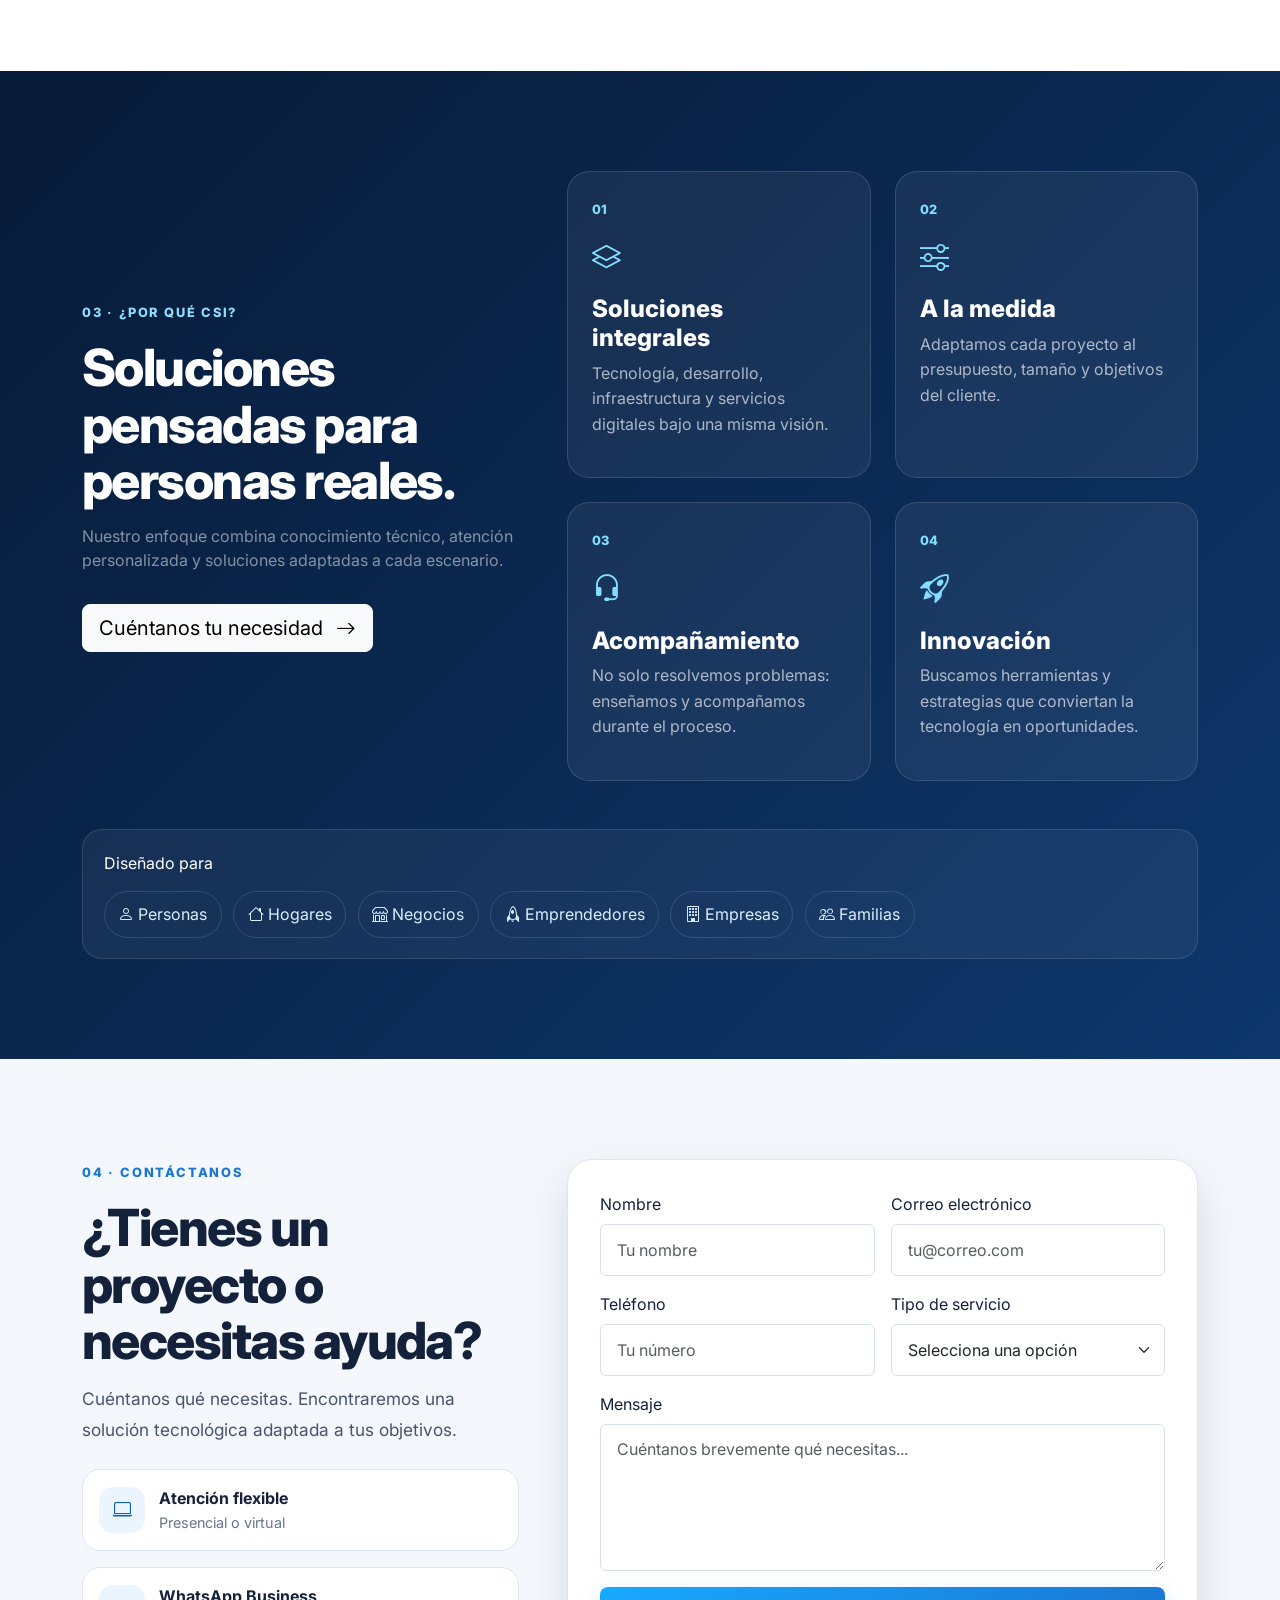
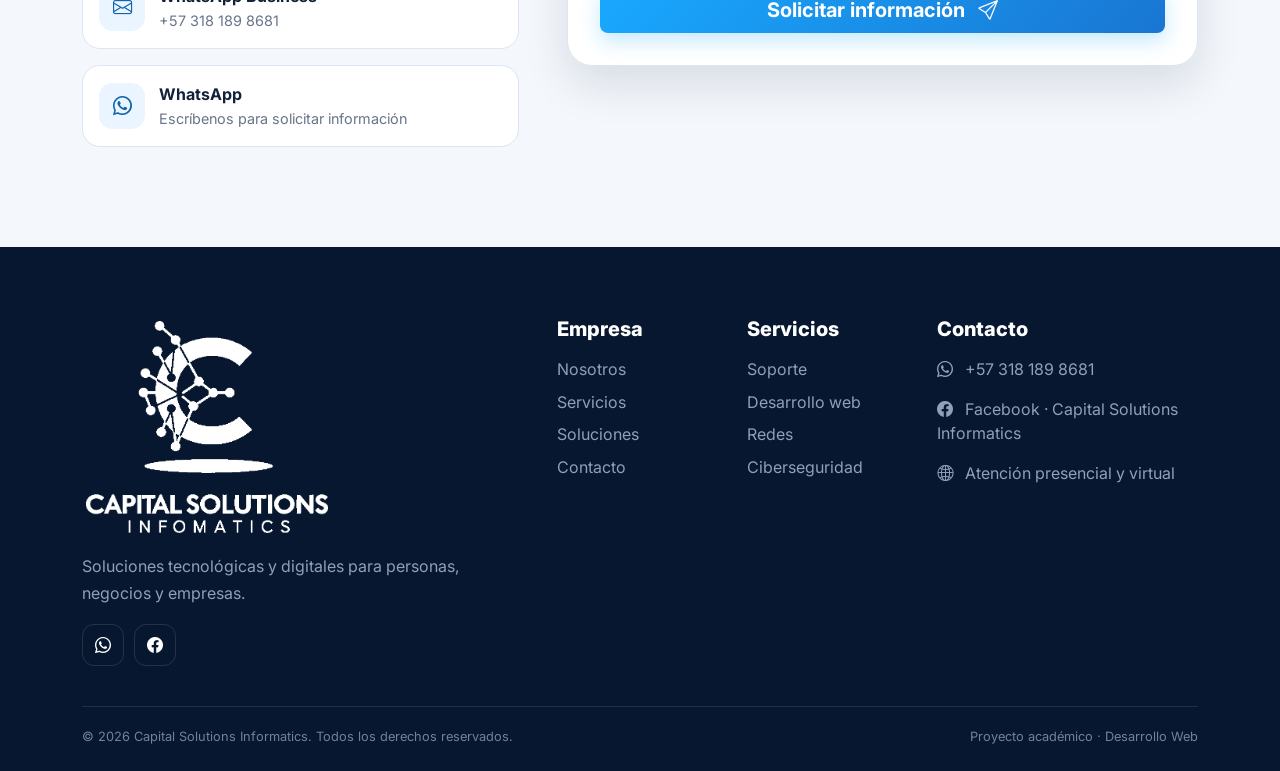
==== commit 2f59b10f: "actualizando el logo de la barra de navegacion" ====
--- a/index.html
+++ b/index.html
@@ -22,7 +22,7 @@
   <nav class="navbar navbar-expand-lg navbar-dark fixed-top" id="mainNavbar">
     <div class="container">
       <a class="navbar-brand" href="#inicio" aria-label="Capital Solutions Informatics">
-        <img src="img/logo-csi-generated-navbar.png" class="navbar-logo" alt="Capital Solutions Informatics">
+        <img src="img/logo-csi-generated-navbar-v2.png" class="navbar-logo" alt="Capital Solutions Informatics">
       </a>
 
       <button class="navbar-toggler border-0 shadow-none" type="button"
--- a/css/styles.css
+++ b/css/styles.css
@@ -18,12 +18,12 @@
 a { text-decoration: none; }
 
 /* NAVBAR */
-.navbar { background: rgba(7, 25, 54, .88); backdrop-filter: blur(14px); transition: var(--transition); padding: .8rem 0; }
-.navbar.scrolled { background: rgba(7, 25, 54, .98); padding: .35rem 0; box-shadow: 0 8px 28px rgba(0,0,0,.15); }
-.navbar.scrolled .navbar-logo { width: 205px; height: 56px; }
-.navbar-logo { width: 225px; height: 62px; object-fit: contain; object-position: left center; display: block; filter: drop-shadow(0 0 8px rgba(25,169,255,.18)); transition: var(--transition); }
-.nav-link { color: rgba(255,255,255,.78) !important; font-weight: 600; position: relative; }
-.nav-link:hover, .nav-link.active { color: #fff !important; }
+.navbar { background: rgba(255,255,255,.96); backdrop-filter: blur(14px); transition: var(--transition); padding: .65rem 0; border-bottom: 1px solid rgba(23,59,115,.10); box-shadow: 0 5px 22px rgba(10,35,70,.08); }
+.navbar.scrolled { background: rgba(255,255,255,.99); padding: .28rem 0; box-shadow: 0 8px 28px rgba(0,0,0,.12); }
+.navbar.scrolled .navbar-logo { width: 210px; height: 56px; }
+.navbar-logo { width: 225px; height: 62px; object-fit: cover; object-position: center; display: block; border-radius: 12px; box-shadow: 0 5px 18px rgba(8,34,72,.20); transition: var(--transition); }
+.nav-link { color: var(--royal-dark) !important; font-weight: 700; position: relative; }
+.nav-link:hover, .nav-link.active { color: #1264ad !important; }
 .nav-link::after { content:""; position:absolute; left:.5rem; right:.5rem; bottom:.1rem; height:2px; background:var(--electric); transform:scaleX(0); transition:var(--transition); }
 .nav-link:hover::after, .nav-link.active::after { transform:scaleX(1); }
 .btn-primary-custom { background: linear-gradient(135deg, var(--electric), #1976d2); border: 0; color: #fff; font-weight: 700; box-shadow: 0 8px 20px rgba(25,169,255,.25); }
@@ -191,3 +191,8 @@
 @media (prefers-reduced-motion: reduce) {
   *, *::before, *::after { scroll-behavior:auto !important; animation-duration:.01ms !important; animation-iteration-count:1 !important; transition-duration:.01ms !important; }
 }
+
+/* Navbar contrast: the generated logo uses a dark/blue glow, so the navigation stays light for clear visibility. */
+.navbar .navbar-toggler { border-color: rgba(23,59,115,.25); }
+.navbar .navbar-toggler-icon { filter: none; }
+@media (max-width: 991.98px) { .navbar-collapse { background: rgba(255,255,255,.98); border-radius: 0 0 18px 18px; padding: .7rem; } }
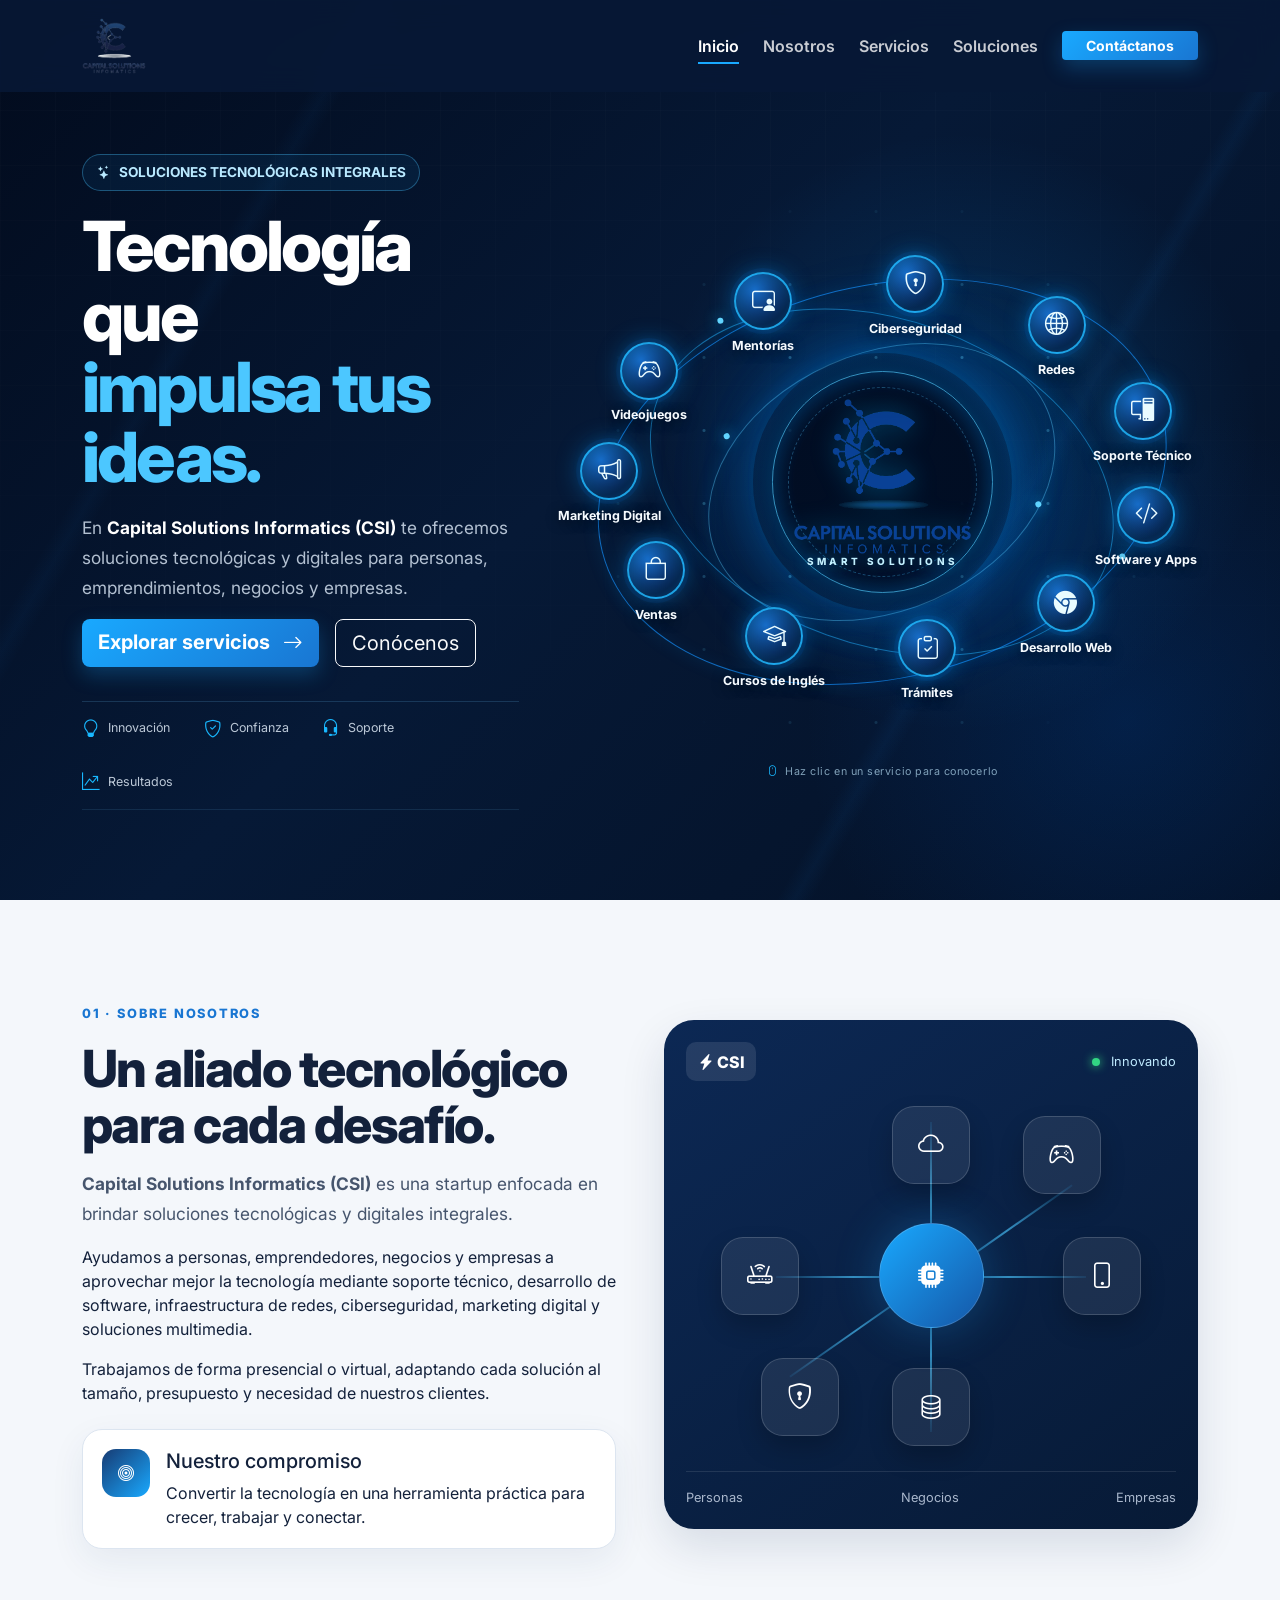
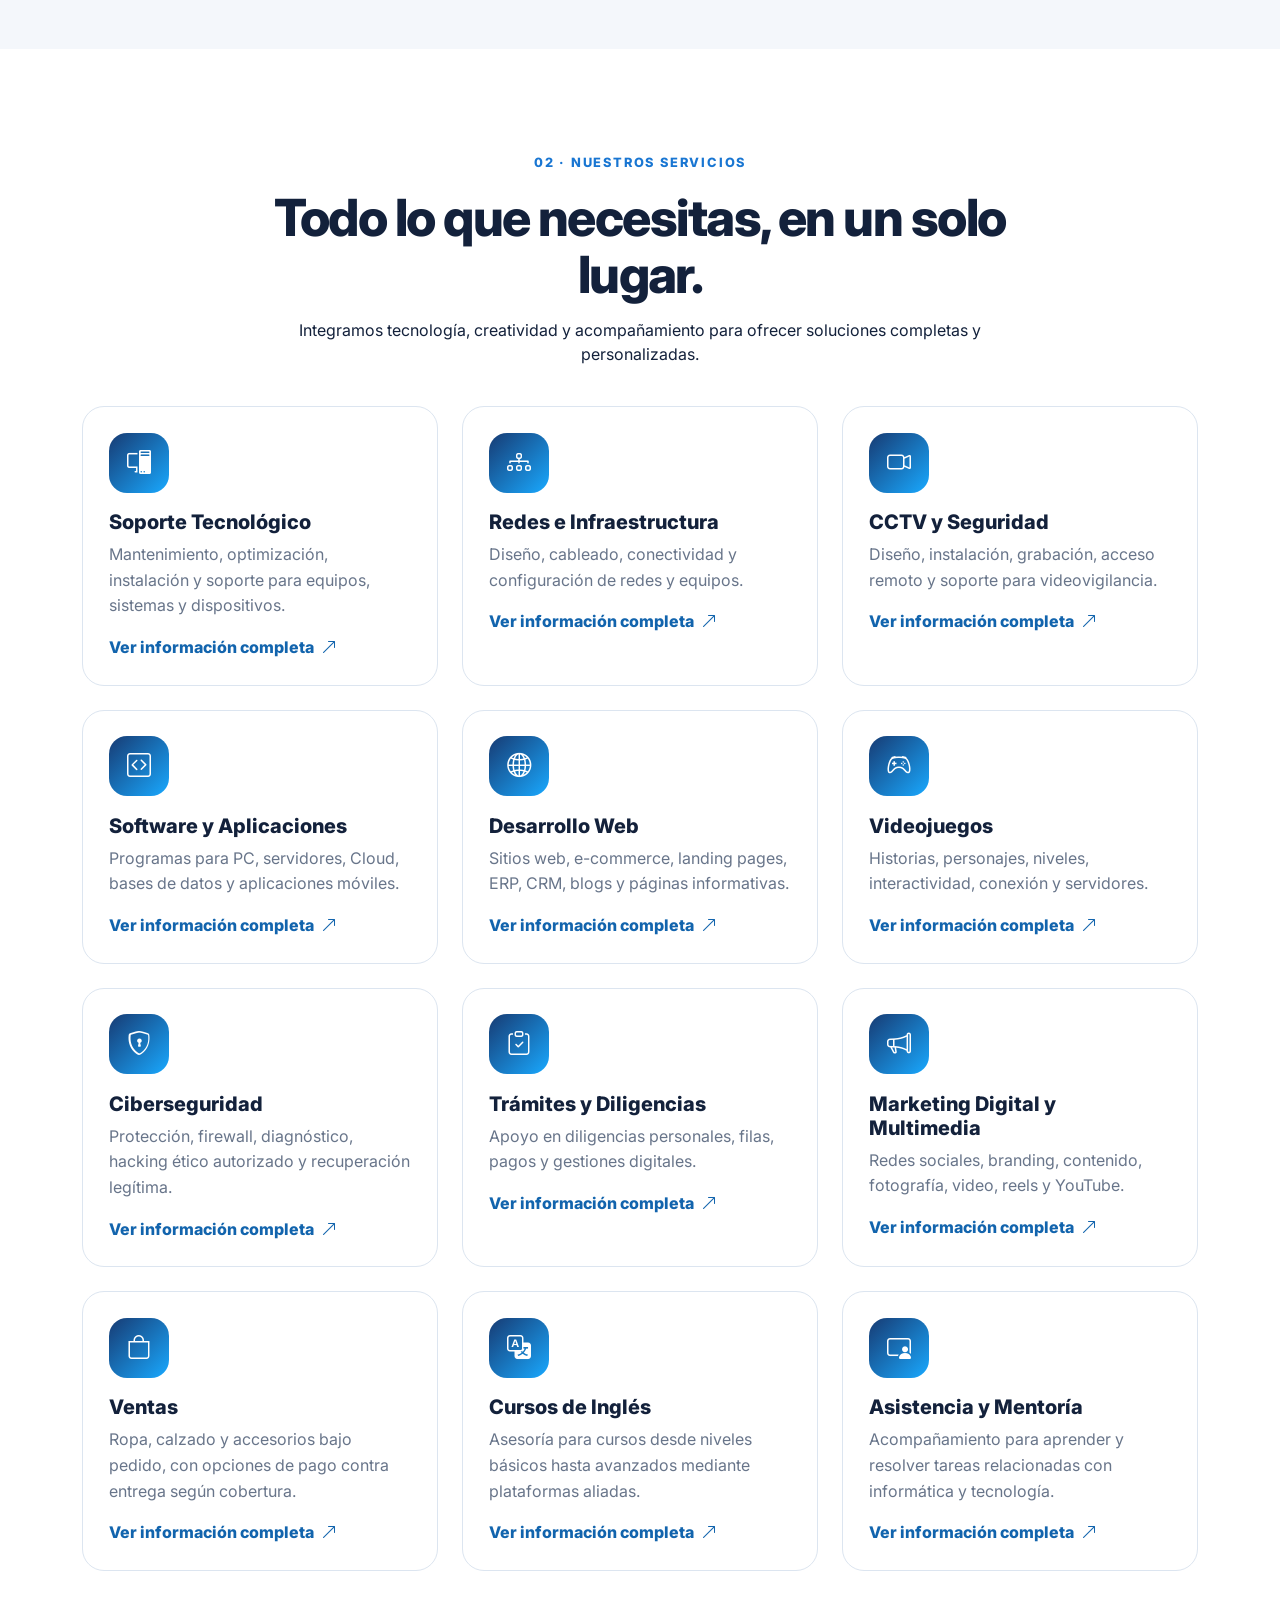
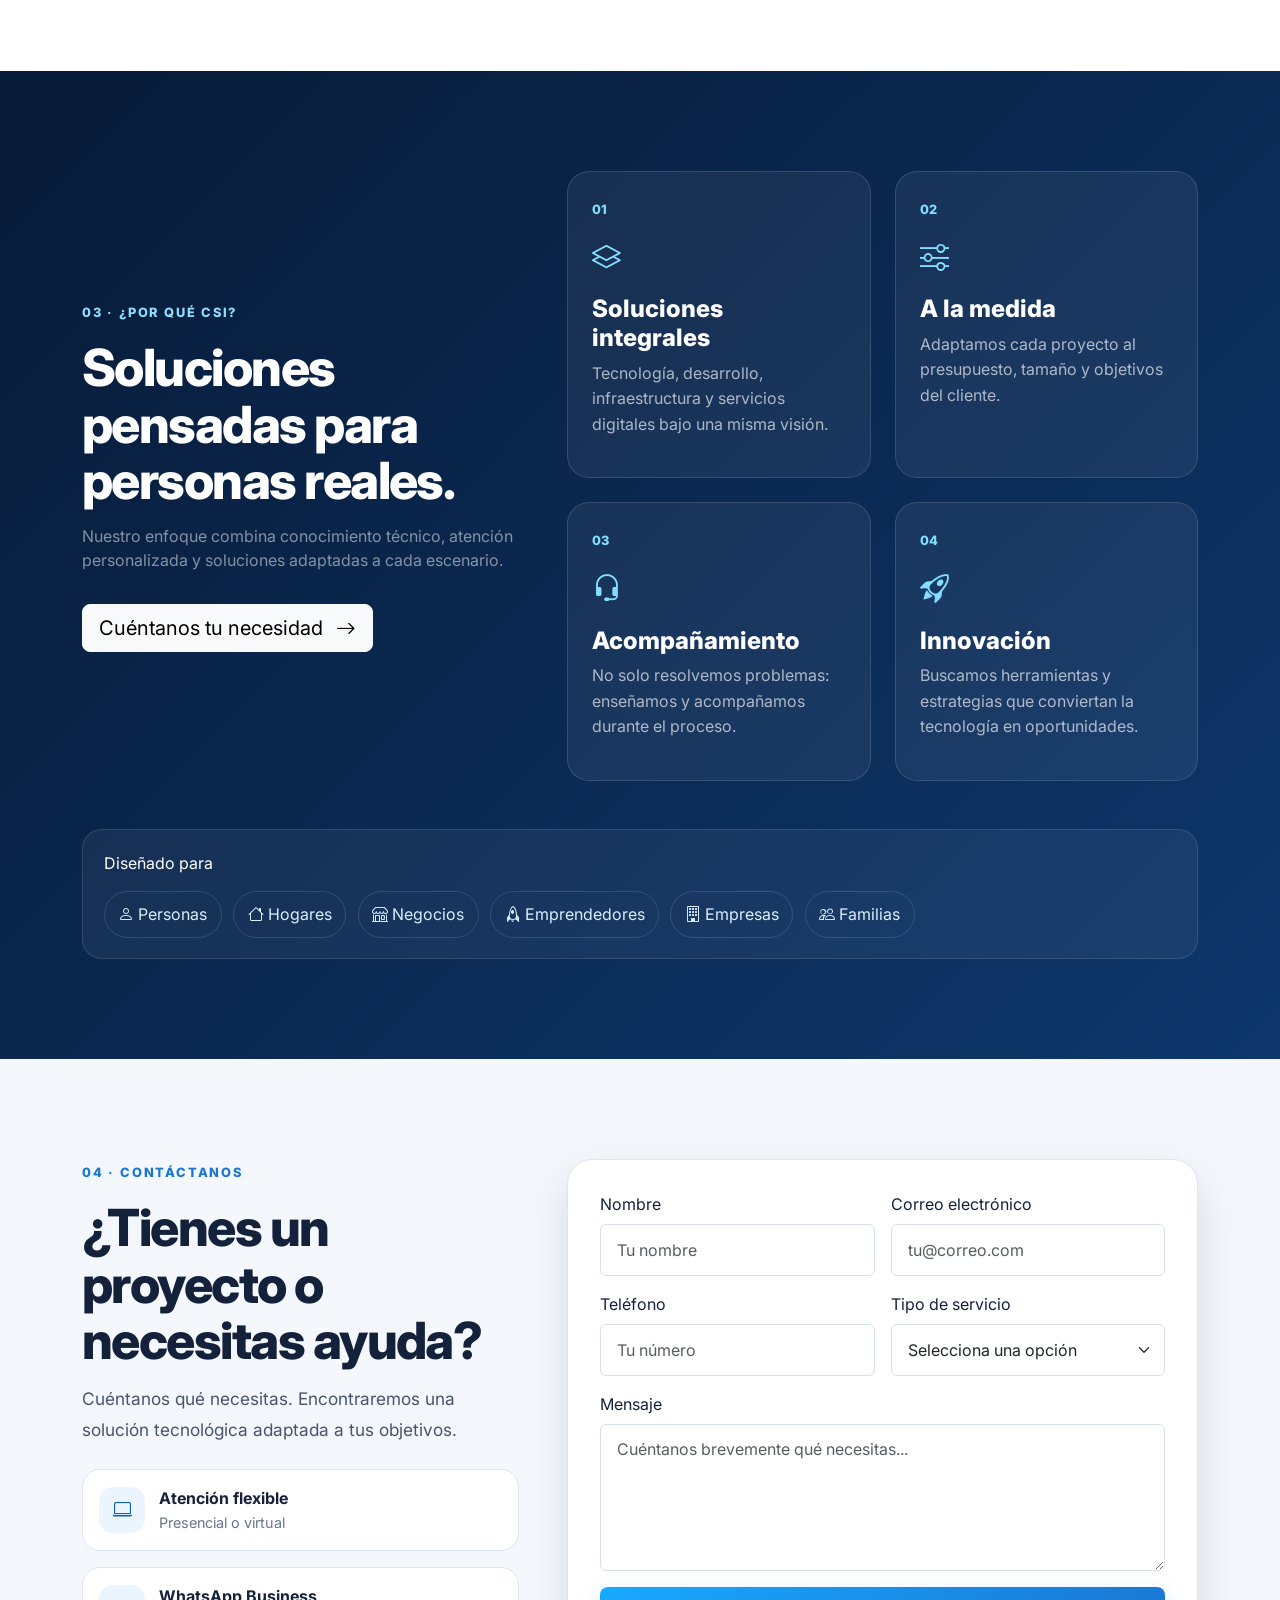
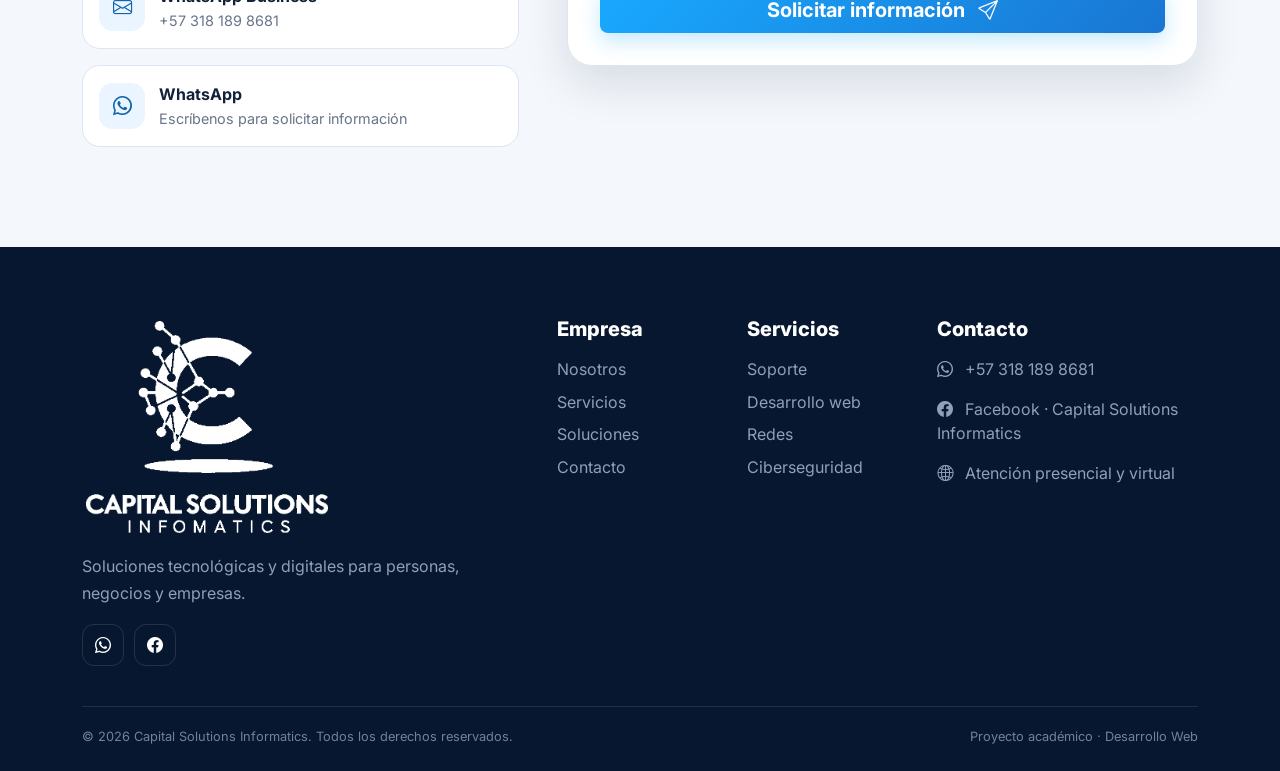
==== commit fe12ac91: "modificando el hero" ====
--- a/index.html
+++ b/index.html
@@ -22,7 +22,7 @@
   <nav class="navbar navbar-expand-lg navbar-dark fixed-top" id="mainNavbar">
     <div class="container">
       <a class="navbar-brand" href="#inicio" aria-label="Capital Solutions Informatics">
-        <img src="img/logo-csi-generated-navbar-v2.png" class="navbar-logo" alt="Capital Solutions Informatics">
+        <img src="img/logo-csi-navbar.png" class="navbar-logo" alt="Capital Solutions Informatics">
       </a>
 
       <button class="navbar-toggler border-0 shadow-none" type="button"
@@ -45,71 +45,92 @@
 
   <main>
     <!-- HERO -->
-    <section id="inicio" class="hero-section">
+    <section id="inicio" class="hero-section hero-modern">
       <div class="hero-grid"></div>
-      <div class="container position-relative">
-        <div class="row align-items-center min-vh-100 py-5">
-          <div class="col-lg-7 pt-5">
+      <div class="hero-particles" aria-hidden="true"></div>
+      <div class="container position-relative hero-container">
+        <div class="row align-items-center g-4 g-xl-5">
+          <div class="col-lg-5 hero-copy">
             <span class="eyebrow fade-up">
-              <i class="bi bi-stars"></i> Innovación · Tecnología · Soluciones
+              <i class="bi bi-stars"></i> SOLUCIONES TECNOLÓGICAS INTEGRALES
             </span>
             <h1 class="hero-title fade-up delay-1">
-              Tecnología que <span>impulsa tus ideas.</span>
+              Tecnología que<br><span>impulsa tus ideas.</span>
             </h1>
             <p class="hero-text fade-up delay-2">
-              Soluciones tecnológicas y digitales para personas, emprendimientos,
-              negocios y empresas. Soporte, desarrollo, redes, ciberseguridad y mucho más.
+              En <strong>Capital Solutions Informatics (CSI)</strong> te ofrecemos soluciones
+              tecnológicas y digitales para personas, emprendimientos, negocios y empresas.
             </p>
             <div class="d-flex flex-wrap gap-3 fade-up delay-3">
               <a href="#servicios" class="btn btn-primary-custom btn-lg">
                 Explorar servicios <i class="bi bi-arrow-right ms-2"></i>
               </a>
-              <a href="#contacto" class="btn btn-outline-light btn-lg">
-                Hablemos
+              <a href="#nosotros" class="btn btn-outline-light btn-lg">
+                Conócenos
               </a>
             </div>
 
-            <div class="hero-stats row g-3 mt-4 fade-up delay-3">
-              <div class="col-6 col-md-4">
-                <div class="stat-item">
-                  <strong>360°</strong>
-                  <span>Soluciones integrales</span>
-                </div>
-              </div>
-              <div class="col-6 col-md-4">
-                <div class="stat-item">
-                  <strong>24/7</strong>
-                  <span>Soporte y acompañamiento</span>
-                </div>
-              </div>
-              <div class="col-12 col-md-4">
-                <div class="stat-item">
-                  <strong>+10</strong>
-                  <span>Áreas de servicio</span>
-                </div>
-              </div>
-            </div>
-          </div>
-
-          <div class="col-lg-5 d-none d-lg-block">
-            <div class="hero-visual" aria-label="Servicios de Capital Solutions Informatics en movimiento">
-              <div class="orbit orbit-1"></div>
-              <div class="orbit orbit-2"></div>
-              <div class="orbit-system" id="orbitSystem">
-                <div class="orbit-label" style="--angle:0deg"><span class="orbit-pill"><i class="bi bi-shield-lock"></i> Ciberseguridad</span></div>
-                <div class="orbit-label" style="--angle:51.4deg"><span class="orbit-pill"><i class="bi bi-diagram-3"></i> Redes</span></div>
-                <div class="orbit-label" style="--angle:102.8deg"><span class="orbit-pill"><i class="bi bi-code-slash"></i> Desarrollo</span></div>
-                <div class="orbit-label" style="--angle:154.2deg"><span class="orbit-pill"><i class="bi bi-megaphone"></i> Marketing</span></div>
-                <div class="orbit-label" style="--angle:205.6deg"><span class="orbit-pill"><i class="bi bi-pc-display"></i> Soporte</span></div>
-                <div class="orbit-label" style="--angle:257deg"><span class="orbit-pill"><i class="bi bi-controller"></i> Videojuegos</span></div>
-                <div class="orbit-label" style="--angle:308.4deg"><span class="orbit-pill"><i class="bi bi-person-video3"></i> Mentorías</span></div>
-              </div>
-              <div class="smart-core">
-                <i class="bi bi-cpu-fill"></i>
-                <small>CSI</small>
-                <strong>Smart Solutions</strong>
-                <span class="small text-white-50 mt-1">Tecnología que conecta ideas</span>
-              </div>
+            <div class="hero-trust fade-up delay-3">
+              <span><i class="bi bi-lightbulb"></i> Innovación</span>
+              <span><i class="bi bi-shield-check"></i> Confianza</span>
+              <span><i class="bi bi-headset"></i> Soporte</span>
+              <span><i class="bi bi-graph-up-arrow"></i> Resultados</span>
+            </div>
+          </div>
+
+          <div class="col-lg-7">
+            <div class="solar-system" id="solarSystem" aria-label="Servicios tecnológicos de Capital Solutions Informatics">
+              <div class="solar-glow"></div>
+              <div class="solar-orbit solar-orbit-outer"></div>
+              <div class="solar-orbit solar-orbit-middle"></div>
+              <div class="solar-orbit solar-orbit-inner"></div>
+              <div class="solar-stars" aria-hidden="true"></div>
+
+              <div class="solar-center">
+                <div class="solar-center-ring"></div>
+                <a href="#servicios" class="center-logo-link" aria-label="Ver todos los servicios">
+                  <img src="img/logo-csi-center.png" alt="Capital Solutions Informatics" class="solar-logo">
+                  <span class="smart-solutions">SMART SOLUTIONS</span>
+                </a>
+              </div>
+
+              <div class="solar-services" id="solarServices">
+                <a class="solar-service" data-service="ciberseguridad" href="servicio.html?id=ciberseguridad" aria-label="Ciberseguridad">
+                  <span class="solar-icon"><i class="bi bi-shield-lock"></i></span><strong>Ciberseguridad</strong>
+                </a>
+                <a class="solar-service" data-service="redes" href="servicio.html?id=redes" aria-label="Redes e Infraestructura">
+                  <span class="solar-icon"><i class="bi bi-globe2"></i></span><strong>Redes</strong>
+                </a>
+                <a class="solar-service" data-service="soporte" href="servicio.html?id=soporte" aria-label="Soporte Tecnológico">
+                  <span class="solar-icon"><i class="bi bi-pc-display"></i></span><strong>Soporte Técnico</strong>
+                </a>
+                <a class="solar-service" data-service="software" href="servicio.html?id=software" aria-label="Software y Aplicaciones">
+                  <span class="solar-icon"><i class="bi bi-code-slash"></i></span><strong>Software y Apps</strong>
+                </a>
+                <a class="solar-service" data-service="web" href="servicio.html?id=web" aria-label="Desarrollo Web">
+                  <span class="solar-icon"><i class="bi bi-browser-chrome"></i></span><strong>Desarrollo Web</strong>
+                </a>
+                <a class="solar-service" data-service="tramites" href="servicio.html?id=tramites" aria-label="Trámites y Diligencias">
+                  <span class="solar-icon"><i class="bi bi-clipboard-check"></i></span><strong>Trámites</strong>
+                </a>
+                <a class="solar-service" data-service="ingles" href="servicio.html?id=ingles" aria-label="Cursos de Inglés">
+                  <span class="solar-icon"><i class="bi bi-mortarboard"></i></span><strong>Cursos de Inglés</strong>
+                </a>
+                <a class="solar-service" data-service="ventas" href="servicio.html?id=ventas" aria-label="Ventas">
+                  <span class="solar-icon"><i class="bi bi-bag"></i></span><strong>Ventas</strong>
+                </a>
+                <a class="solar-service" data-service="marketing" href="servicio.html?id=marketing" aria-label="Marketing Digital y Multimedia">
+                  <span class="solar-icon"><i class="bi bi-megaphone"></i></span><strong>Marketing Digital</strong>
+                </a>
+                <a class="solar-service" data-service="videojuegos" href="servicio.html?id=videojuegos" aria-label="Videojuegos">
+                  <span class="solar-icon"><i class="bi bi-controller"></i></span><strong>Videojuegos</strong>
+                </a>
+                <a class="solar-service" data-service="mentoria" href="servicio.html?id=mentoria" aria-label="Asistencia y Mentoría">
+                  <span class="solar-icon"><i class="bi bi-person-video3"></i></span><strong>Mentorías</strong>
+                </a>
+              </div>
+
+              <div class="solar-hint"><i class="bi bi-mouse"></i> Haz clic en un servicio para conocerlo</div>
             </div>
           </div>
         </div>
--- a/css/styles.css
+++ b/css/styles.css
@@ -18,12 +18,11 @@
 a { text-decoration: none; }
 
 /* NAVBAR */
-.navbar { background: rgba(255,255,255,.96); backdrop-filter: blur(14px); transition: var(--transition); padding: .65rem 0; border-bottom: 1px solid rgba(23,59,115,.10); box-shadow: 0 5px 22px rgba(10,35,70,.08); }
-.navbar.scrolled { background: rgba(255,255,255,.99); padding: .28rem 0; box-shadow: 0 8px 28px rgba(0,0,0,.12); }
-.navbar.scrolled .navbar-logo { width: 210px; height: 56px; }
-.navbar-logo { width: 225px; height: 62px; object-fit: cover; object-position: center; display: block; border-radius: 12px; box-shadow: 0 5px 18px rgba(8,34,72,.20); transition: var(--transition); }
-.nav-link { color: var(--royal-dark) !important; font-weight: 700; position: relative; }
-.nav-link:hover, .nav-link.active { color: #1264ad !important; }
+.navbar { background: rgba(7, 25, 54, .88); backdrop-filter: blur(14px); transition: var(--transition); padding: .8rem 0; }
+.navbar.scrolled { background: rgba(7, 25, 54, .98); padding: .35rem 0; box-shadow: 0 8px 28px rgba(0,0,0,.15); }
+.navbar-logo { width: 195px; height: 56px; object-fit: contain; object-position: left center; display: block; }
+.nav-link { color: rgba(255,255,255,.78) !important; font-weight: 600; position: relative; }
+.nav-link:hover, .nav-link.active { color: #fff !important; }
 .nav-link::after { content:""; position:absolute; left:.5rem; right:.5rem; bottom:.1rem; height:2px; background:var(--electric); transform:scaleX(0); transition:var(--transition); }
 .nav-link:hover::after, .nav-link.active::after { transform:scaleX(1); }
 .btn-primary-custom { background: linear-gradient(135deg, var(--electric), #1976d2); border: 0; color: #fff; font-weight: 700; box-shadow: 0 8px 20px rgba(25,169,255,.25); }
@@ -192,7 +191,107 @@
   *, *::before, *::after { scroll-behavior:auto !important; animation-duration:.01ms !important; animation-iteration-count:1 !important; transition-duration:.01ms !important; }
 }
 
-/* Navbar contrast: the generated logo uses a dark/blue glow, so the navigation stays light for clear visibility. */
-.navbar .navbar-toggler { border-color: rgba(23,59,115,.25); }
-.navbar .navbar-toggler-icon { filter: none; }
-@media (max-width: 991.98px) { .navbar-collapse { background: rgba(255,255,255,.98); border-radius: 0 0 18px 18px; padding: .7rem; } }
+
+/* =========================================================
+   HERO CSI · SISTEMA SOLAR DE SERVICIOS
+   ========================================================= */
+.hero-modern {
+  min-height: 100vh;
+  background:
+    radial-gradient(circle at 75% 48%, rgba(0, 149, 255, .20), transparent 28%),
+    radial-gradient(circle at 88% 80%, rgba(0, 83, 190, .20), transparent 24%),
+    linear-gradient(135deg, #020b1d 0%, #061936 48%, #041126 100%);
+}
+.hero-modern::before {
+  content: "";
+  position: absolute;
+  inset: 0;
+  pointer-events: none;
+  background:
+    linear-gradient(120deg, transparent 0 72%, rgba(20, 143, 255, .05) 73%, transparent 74%),
+    linear-gradient(300deg, transparent 0 78%, rgba(20, 143, 255, .04) 79%, transparent 80%);
+}
+.hero-container { min-height: 100vh; display:flex; align-items:center; padding-top:7rem; padding-bottom:3rem; }
+.hero-copy { z-index: 5; }
+.hero-copy .hero-title { font-size: clamp(3rem, 5.4vw, 5.25rem); }
+.hero-copy .hero-text { font-size:1.08rem; color:rgba(228,241,255,.78); max-width:620px; }
+.hero-copy .hero-text strong { color:#fff; }
+.hero-trust { display:flex; flex-wrap:wrap; gap:0; margin-top:2.1rem; max-width:640px; border-top:1px solid rgba(110,198,255,.18); border-bottom:1px solid rgba(110,198,255,.12); }
+.hero-trust span { display:inline-flex; align-items:center; gap:.5rem; padding:.85rem 1.05rem .85rem 0; margin-right:1.05rem; color:rgba(232,244,255,.8); font-size:.78rem; }
+.hero-trust i { color:#19b8ff; font-size:1.1rem; }
+
+.solar-system {
+  --solar-size: min(680px, 48vw);
+  width: var(--solar-size);
+  height: var(--solar-size);
+  max-width: 720px;
+  max-height: 720px;
+  min-width: 500px;
+  min-height: 500px;
+  margin: 0 auto;
+  position: relative;
+  isolation: isolate;
+}
+.solar-glow { position:absolute; inset:13%; border-radius:50%; background:radial-gradient(circle, rgba(0,170,255,.19), rgba(0,100,255,.05) 45%, transparent 70%); filter:blur(12px); z-index:-2; }
+.solar-orbit { position:absolute; left:50%; top:50%; transform:translate(-50%,-50%) rotate(-18deg); border:1px solid rgba(45,174,255,.48); border-radius:50%; box-shadow:0 0 18px rgba(0,157,255,.10), inset 0 0 18px rgba(0,157,255,.06); pointer-events:none; }
+.solar-orbit::before, .solar-orbit::after { content:""; position:absolute; width:6px; height:6px; border-radius:50%; background:#65d8ff; box-shadow:0 0 14px #19b8ff; }
+.solar-orbit::before { left:15%; top:8%; }
+.solar-orbit::after { right:12%; bottom:16%; }
+.solar-orbit-outer { width:94%; height:64%; transform:translate(-50%,-50%) rotate(-14deg); border-color:rgba(22,146,255,.68); }
+.solar-orbit-middle { width:78%; height:53%; transform:translate(-50%,-50%) rotate(20deg); border-color:rgba(36,180,255,.52); }
+.solar-orbit-inner { width:59%; height:42%; transform:translate(-50%,-50%) rotate(-24deg); border-color:rgba(87,205,255,.42); }
+.solar-orbit-outer::before { left:29%; top:-3px; }
+.solar-orbit-middle::after { right:27%; bottom:-3px; }
+.solar-services { position:absolute; inset:0; z-index:6; }
+.solar-service { position:absolute; width:126px; min-height:88px; transform:translate(-50%,-50%); display:flex; flex-direction:column; align-items:center; justify-content:flex-start; text-align:center; color:#fff; transition:filter .25s ease, opacity .25s ease; cursor:pointer; }
+.solar-service::after { content:""; position:absolute; width:34px; height:34px; border-radius:50%; background:rgba(26,169,255,.10); filter:blur(11px); top:5px; z-index:-1; }
+.solar-icon { width:58px; height:58px; display:grid; place-items:center; border-radius:50%; color:#e9fbff; font-size:1.45rem; background:radial-gradient(circle at 35% 30%, #176cc8, #061d46 68%); border:2px solid rgba(32,185,255,.85); box-shadow:0 0 0 4px rgba(0,133,255,.08), 0 0 25px rgba(0,157,255,.42), inset 0 0 18px rgba(0,202,255,.18); transition:transform .25s ease, box-shadow .25s ease, background .25s ease; }
+.solar-service strong { display:block; margin-top:.55rem; font-size:.78rem; line-height:1.12; color:#f6fbff; text-shadow:0 2px 12px rgba(0,0,0,.5); }
+.solar-service:hover, .solar-service:focus-visible { filter:brightness(1.15); }
+.solar-service:hover .solar-icon, .solar-service:focus-visible .solar-icon { transform:scale(1.18); background:radial-gradient(circle at 35% 30%, #20baff, #08438b 70%); box-shadow:0 0 0 5px rgba(0,180,255,.11), 0 0 38px rgba(0,187,255,.78); }
+.solar-service:hover strong, .solar-service:focus-visible strong { color:#6fe2ff; }
+.solar-system.is-hovering .solar-service:not(:hover) { opacity:.58; }
+.solar-center { position:absolute; width:42%; height:42%; left:50%; top:50%; transform:translate(-50%,-50%); border-radius:50%; display:grid; place-items:center; z-index:5; }
+.solar-center::before { content:""; position:absolute; inset:0; border-radius:50%; background:radial-gradient(circle, rgba(1,12,33,.96) 0 48%, rgba(1,25,58,.72) 64%, transparent 72%); box-shadow:0 0 50px rgba(0,143,255,.28), 0 0 100px rgba(0,143,255,.10); }
+.solar-center-ring { position:absolute; inset:7%; border-radius:50%; border:1px solid rgba(77,203,255,.68); box-shadow:0 0 24px rgba(0,163,255,.30), inset 0 0 20px rgba(0,163,255,.18); animation:pulseRing 3s ease-in-out infinite; }
+.solar-center-ring::after { content:""; position:absolute; inset:7%; border-radius:50%; border:1px dashed rgba(85,199,255,.32); animation:spinRing 16s linear infinite; }
+.center-logo-link { position:relative; z-index:3; width:94%; height:94%; display:flex; flex-direction:column; align-items:center; justify-content:center; border-radius:50%; }
+.solar-logo { width:76%; max-width:310px; height:auto; object-fit:contain; filter:drop-shadow(0 0 12px rgba(0,180,255,.35)); }
+.smart-solutions { margin-top:-.2rem; color:#c5f1ff; font-size:.62rem; letter-spacing:.34em; font-weight:800; text-shadow:0 0 14px rgba(0,177,255,.65); }
+.solar-hint { position:absolute; left:50%; bottom:1.5%; transform:translateX(-50%); z-index:7; display:flex; align-items:center; gap:.4rem; white-space:nowrap; color:rgba(186,225,248,.68); font-size:.67rem; letter-spacing:.05em; }
+.solar-hint i { color:#19b8ff; }
+.solar-stars { position:absolute; inset:0; pointer-events:none; opacity:.7; background-image:radial-gradient(circle, rgba(98,215,255,.8) 0 1px, transparent 2px); background-size:86px 73px; mask-image:radial-gradient(circle, black 10%, transparent 70%); }
+@keyframes pulseRing { 0%,100% { transform:scale(.98); opacity:.75; } 50% { transform:scale(1.02); opacity:1; } }
+@keyframes spinRing { to { transform:rotate(360deg); } }
+
+@media (max-width: 1199.98px) {
+  .solar-system { --solar-size: 560px; min-width:560px; min-height:560px; }
+  .solar-service { width:112px; }
+  .solar-icon { width:52px; height:52px; font-size:1.25rem; }
+  .solar-service strong { font-size:.7rem; }
+}
+@media (max-width: 991.98px) {
+  .hero-container { padding-top:7.5rem; }
+  .hero-copy { text-align:center; }
+  .hero-copy .hero-title, .hero-copy .hero-text { margin-left:auto; margin-right:auto; }
+  .hero-copy .d-flex { justify-content:center; }
+  .hero-trust { justify-content:center; margin-left:auto; margin-right:auto; }
+  .solar-system { --solar-size: min(92vw, 620px); width:var(--solar-size); height:var(--solar-size); min-width:0; min-height:0; margin-top:1rem; }
+}
+@media (max-width: 575.98px) {
+  .hero-modern { min-height:auto; }
+  .hero-container { min-height:auto; padding-top:7.25rem; padding-bottom:2.5rem; }
+  .hero-copy .hero-title { font-size:clamp(2.55rem, 13vw, 3.45rem); }
+  .hero-copy .hero-text { font-size:.98rem; }
+  .hero-trust span { padding-right:.6rem; margin-right:.6rem; font-size:.68rem; }
+  .solar-system { --solar-size:94vw; margin-left:-2vw; margin-right:-2vw; }
+  .solar-service { width:80px; min-height:66px; }
+  .solar-icon { width:42px; height:42px; border-width:1px; font-size:1rem; }
+  .solar-service strong { font-size:.56rem; }
+  .solar-logo { width:72%; }
+  .smart-solutions { font-size:.46rem; letter-spacing:.24em; }
+  .solar-hint { bottom:0; font-size:.56rem; }
+}
+@media (prefers-reduced-motion: reduce) {
+  .solar-center-ring, .solar-center-ring::after { animation:none !important; }
+}
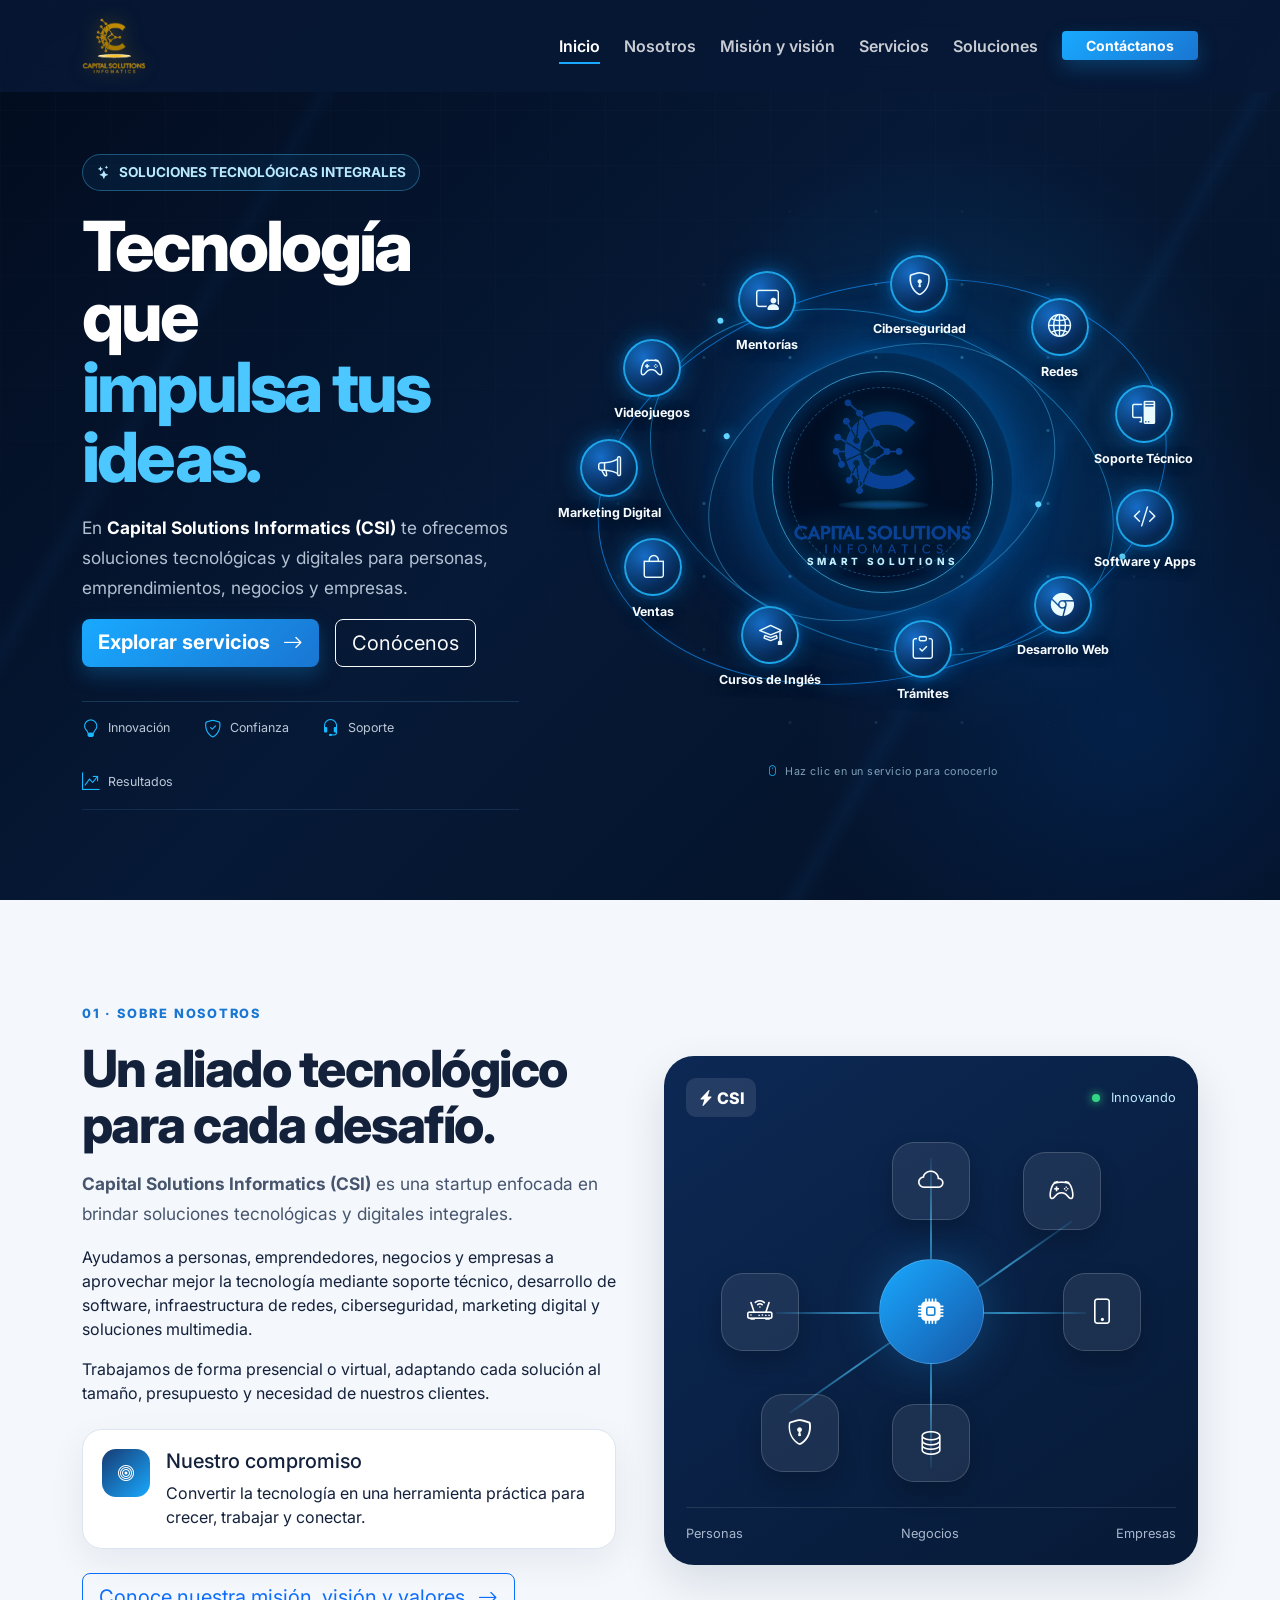
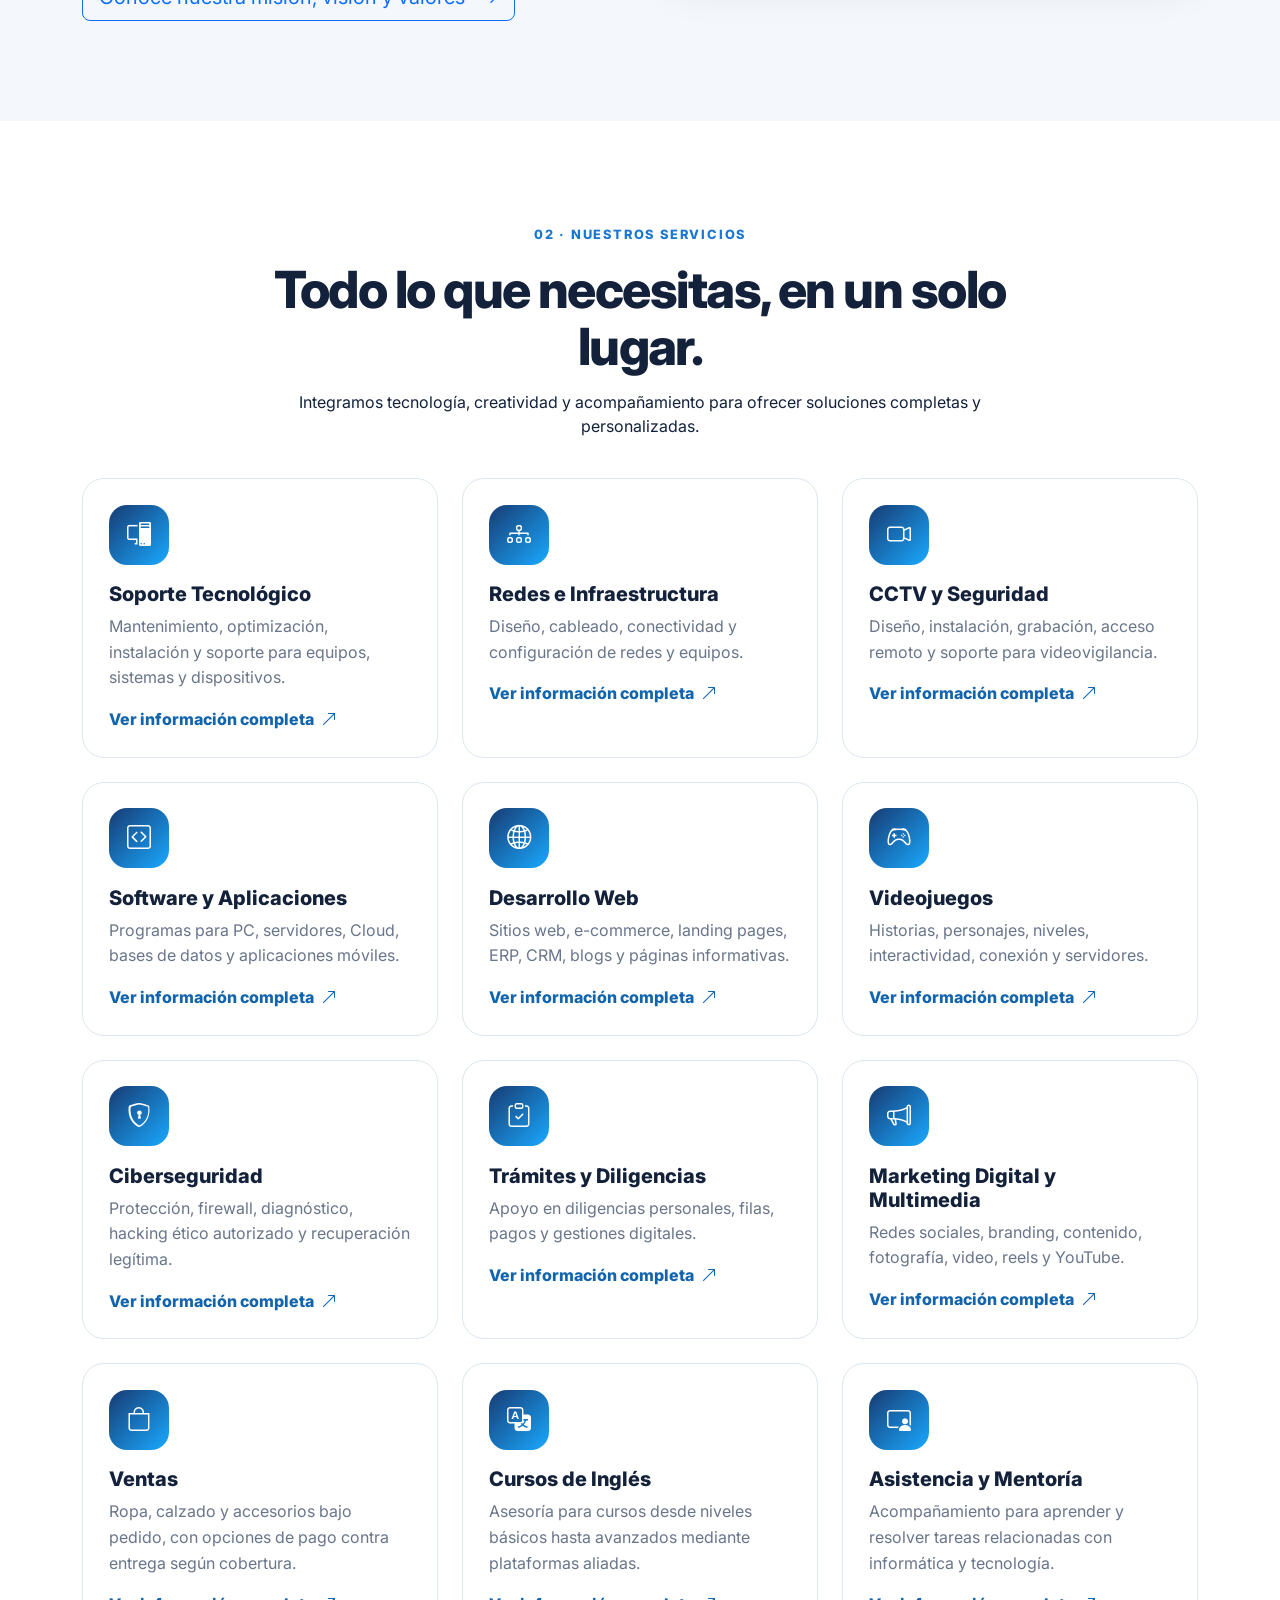
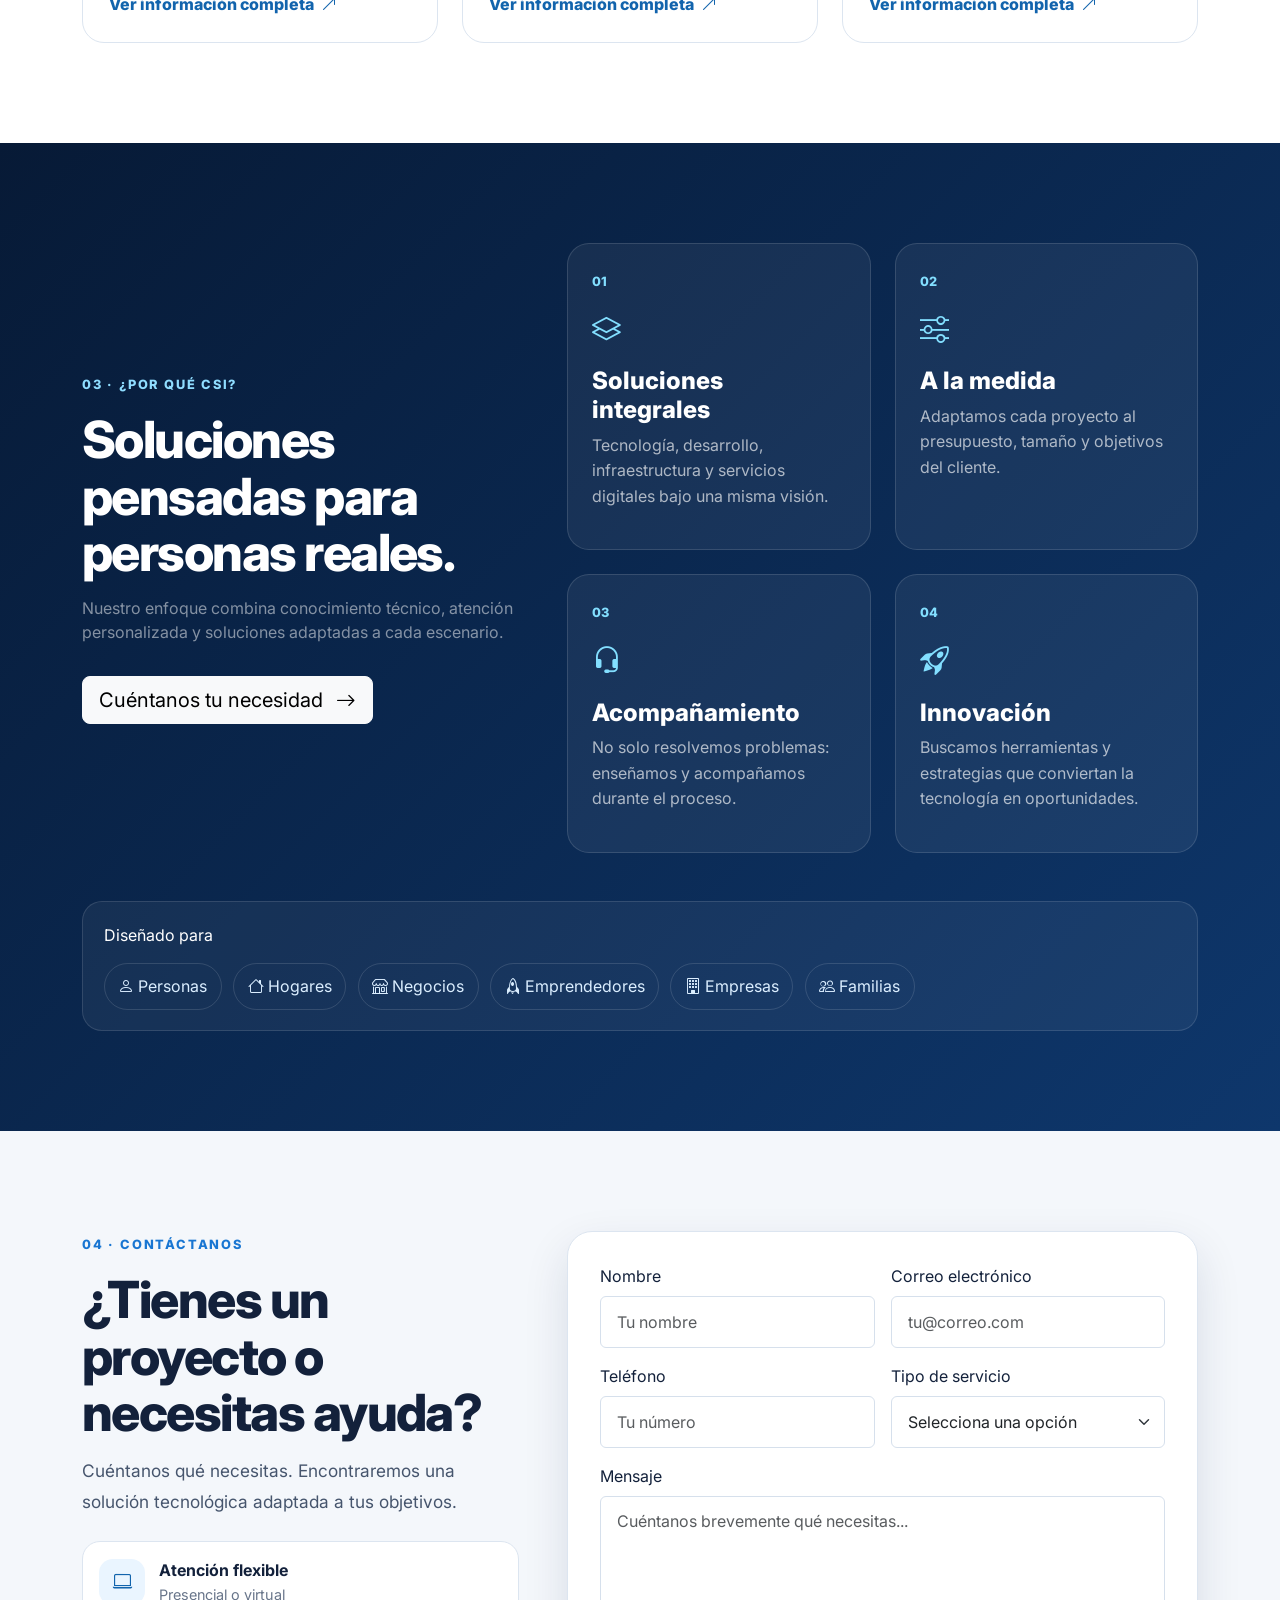
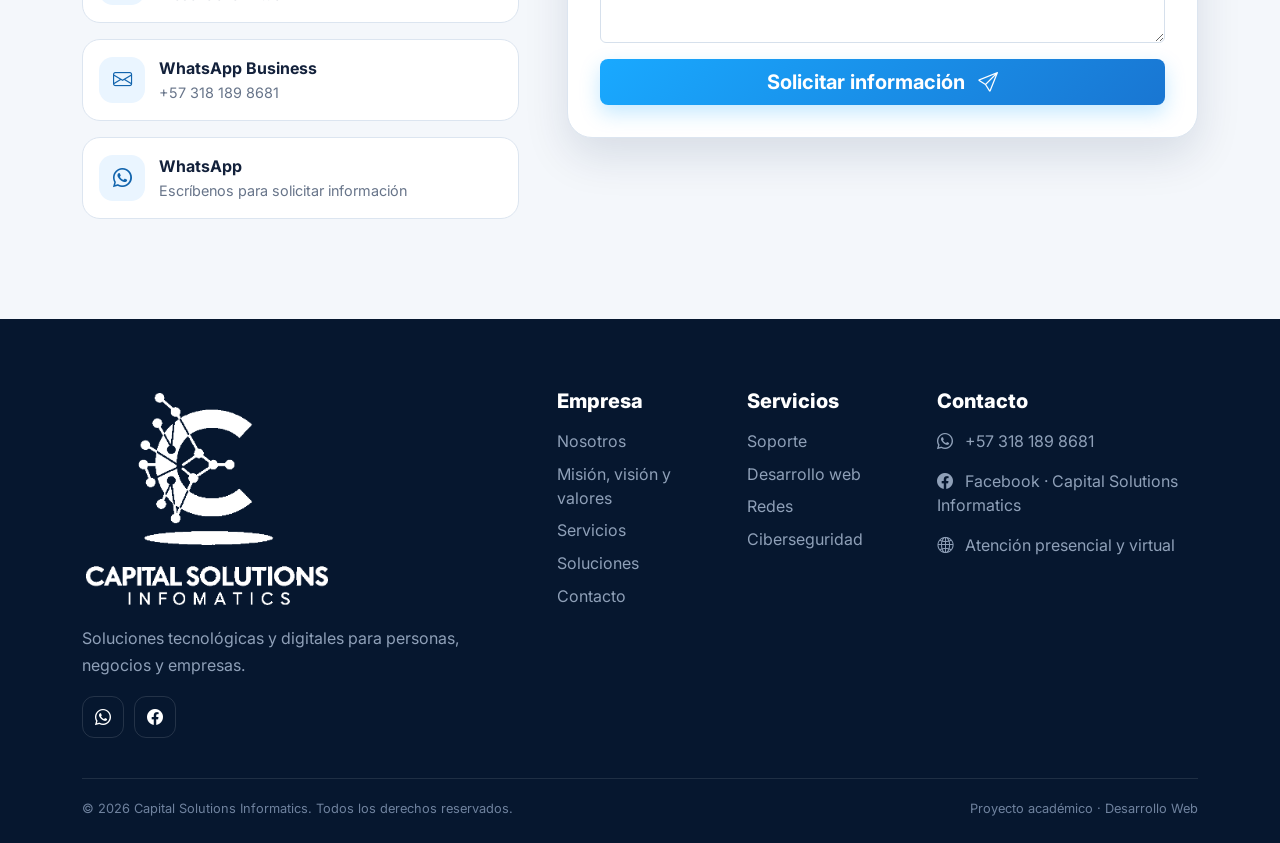
==== commit 3cb7a41d: "agregando seccion de mision y vision y añadiendo estilos al hero" ====
--- a/index.html
+++ b/index.html
@@ -35,6 +35,7 @@
         <ul class="navbar-nav ms-auto align-items-lg-center gap-lg-2">
           <li class="nav-item"><a class="nav-link active" href="#inicio">Inicio</a></li>
           <li class="nav-item"><a class="nav-link" href="#nosotros">Nosotros</a></li>
+          <li class="nav-item"><a class="nav-link" href="nosotros.html">Misión y visión</a></li>
           <li class="nav-item"><a class="nav-link" href="#servicios">Servicios</a></li>
           <li class="nav-item"><a class="nav-link" href="#soluciones">Soluciones</a></li>
           <li class="nav-item ms-lg-2"><a class="btn btn-primary-custom btn-sm px-4" href="#contacto">Contáctanos</a></li>
@@ -165,6 +166,10 @@
                 <p class="mb-0">Convertir la tecnología en una herramienta práctica para crecer, trabajar y conectar.</p>
               </div>
             </div>
+
+            <a href="nosotros.html" class="btn btn-outline-primary btn-lg mt-4">
+              Conoce nuestra misión, visión y valores <i class="bi bi-arrow-right ms-2"></i>
+            </a>
           </div>
 
           <div class="col-lg-6 reveal">
@@ -473,6 +478,7 @@
         <div class="col-6 col-lg-2">
           <h5>Empresa</h5>
           <a href="#nosotros">Nosotros</a>
+          <a href="nosotros.html">Misión, visión y valores</a>
           <a href="#servicios">Servicios</a>
           <a href="#soluciones">Soluciones</a>
           <a href="#contacto">Contacto</a>
--- a/css/styles.css
+++ b/css/styles.css
@@ -20,7 +20,7 @@
 /* NAVBAR */
 .navbar { background: rgba(7, 25, 54, .88); backdrop-filter: blur(14px); transition: var(--transition); padding: .8rem 0; }
 .navbar.scrolled { background: rgba(7, 25, 54, .98); padding: .35rem 0; box-shadow: 0 8px 28px rgba(0,0,0,.15); }
-.navbar-logo { width: 195px; height: 56px; object-fit: contain; object-position: left center; display: block; }
+.navbar-logo { width: 195px; height: 56px; object-fit: contain; object-position: left center; display: block; filter: drop-shadow(0 0 10px rgba(242, 185, 15, .35)); }
 .nav-link { color: rgba(255,255,255,.78) !important; font-weight: 600; position: relative; }
 .nav-link:hover, .nav-link.active { color: #fff !important; }
 .nav-link::after { content:""; position:absolute; left:.5rem; right:.5rem; bottom:.1rem; height:2px; background:var(--electric); transform:scaleX(0); transition:var(--transition); }
@@ -128,6 +128,16 @@
 .contact-form { background:#fff; padding:2rem; border-radius:25px; box-shadow:var(--shadow); border:1px solid var(--line); }
 .form-control, .form-select { padding:.8rem 1rem; border-color:#d6e0ec; }
 .form-control:focus, .form-select:focus { border-color:var(--electric); box-shadow:0 0 0 .2rem rgba(25,169,255,.12); }
+
+/* MISIÓN / VISIÓN / OBJETIVOS (página Nosotros) */
+.about-hero { padding-bottom:70px; }
+.mv-card { height:100%; background:#fff; border:1px solid var(--line); border-radius:26px; padding:2.2rem; box-shadow:0 12px 35px rgba(25,55,100,.07); }
+.mv-icon { width:58px; height:58px; display:grid; place-items:center; border-radius:18px; color:#fff; font-size:1.5rem; margin-bottom:1.2rem; }
+.mv-icon-royal { background:linear-gradient(135deg,var(--royal),var(--royal-dark)); }
+.mv-icon-electric { background:linear-gradient(135deg,var(--electric),#1556a6); }
+.mv-text { margin-top:.6rem; color:#46556d; line-height:1.8; font-size:1.02rem; }
+.objective-badge { display:inline-flex; align-items:center; gap:.5rem; padding:.4rem .85rem; border-radius:999px; background:rgba(25,169,255,.12); color:#1264ad; font-weight:800; font-size:.78rem; letter-spacing:.03em; }
+.cta-box { max-width:760px; margin:0 auto; }
 
 /* SERVICE DETAIL */
 .detail-hero { padding:150px 0 80px; color:#fff; background:linear-gradient(135deg,#071a36,#0d3a72); }
